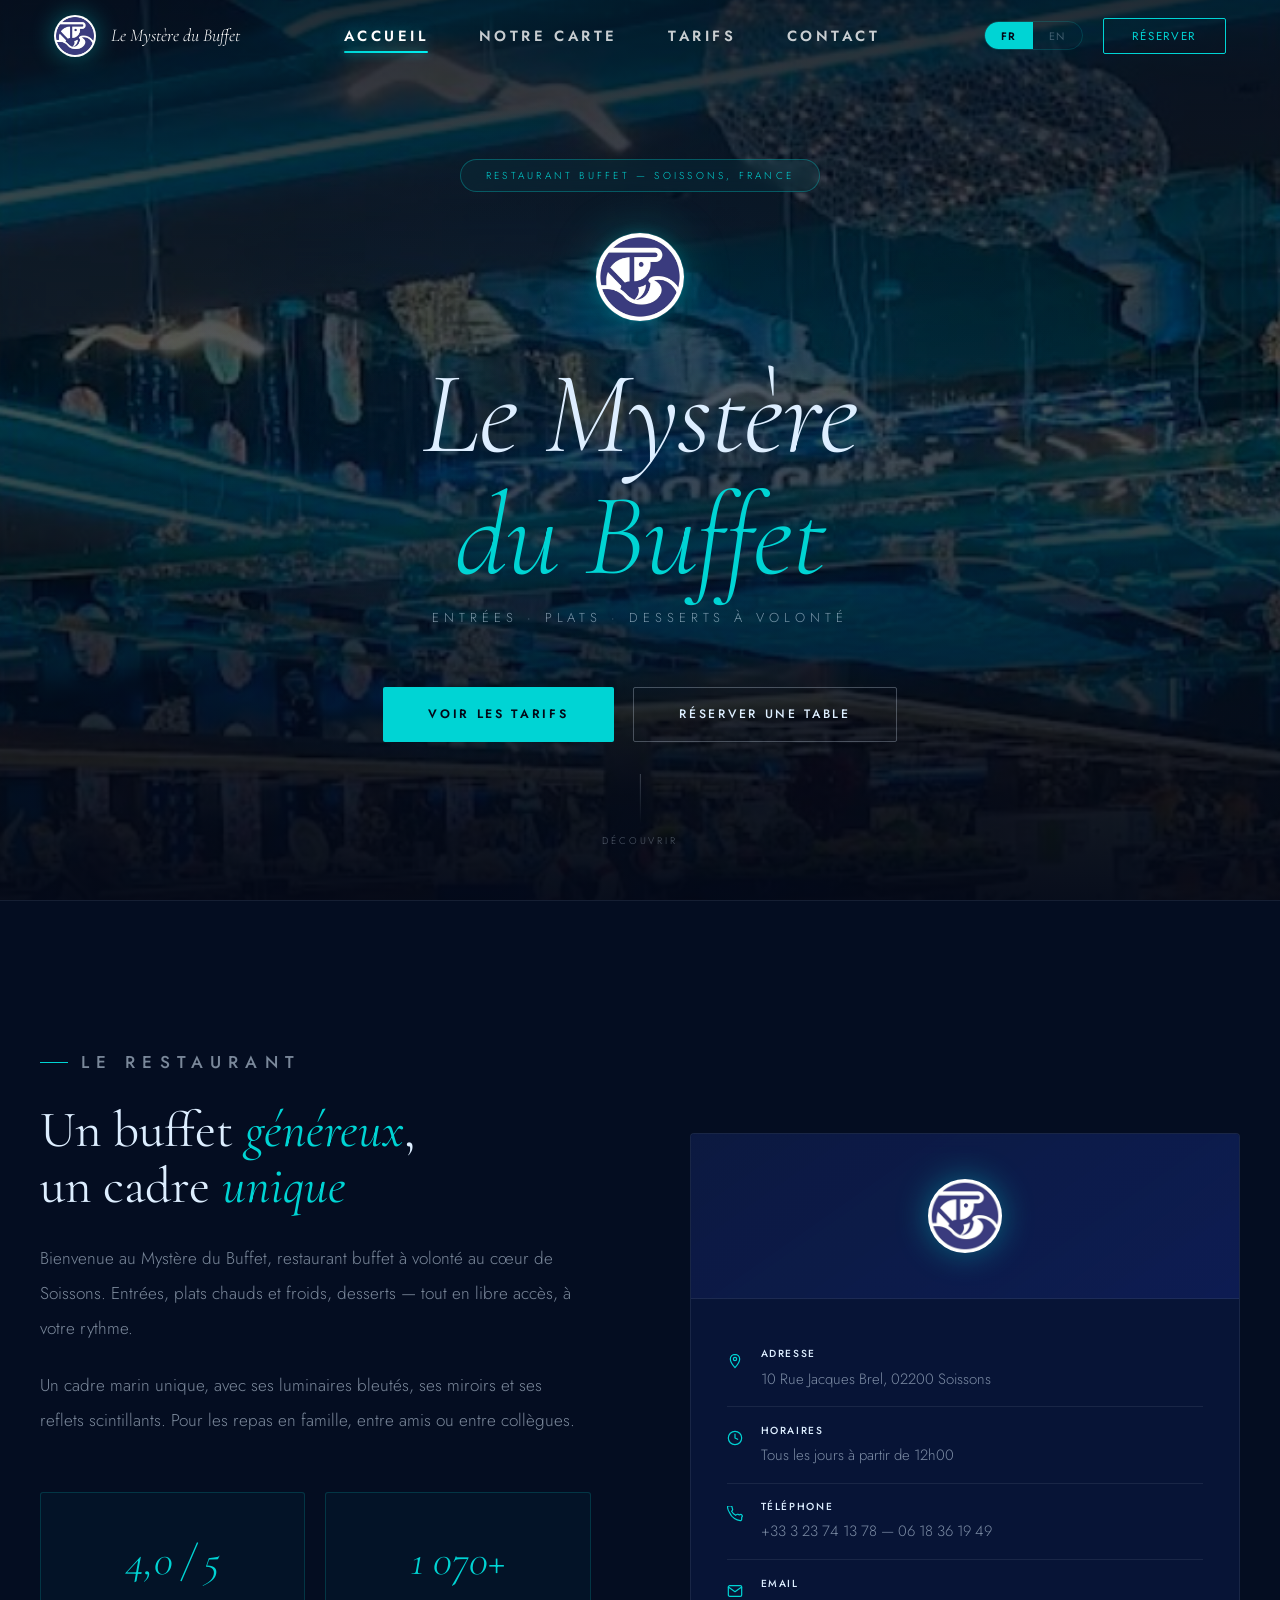
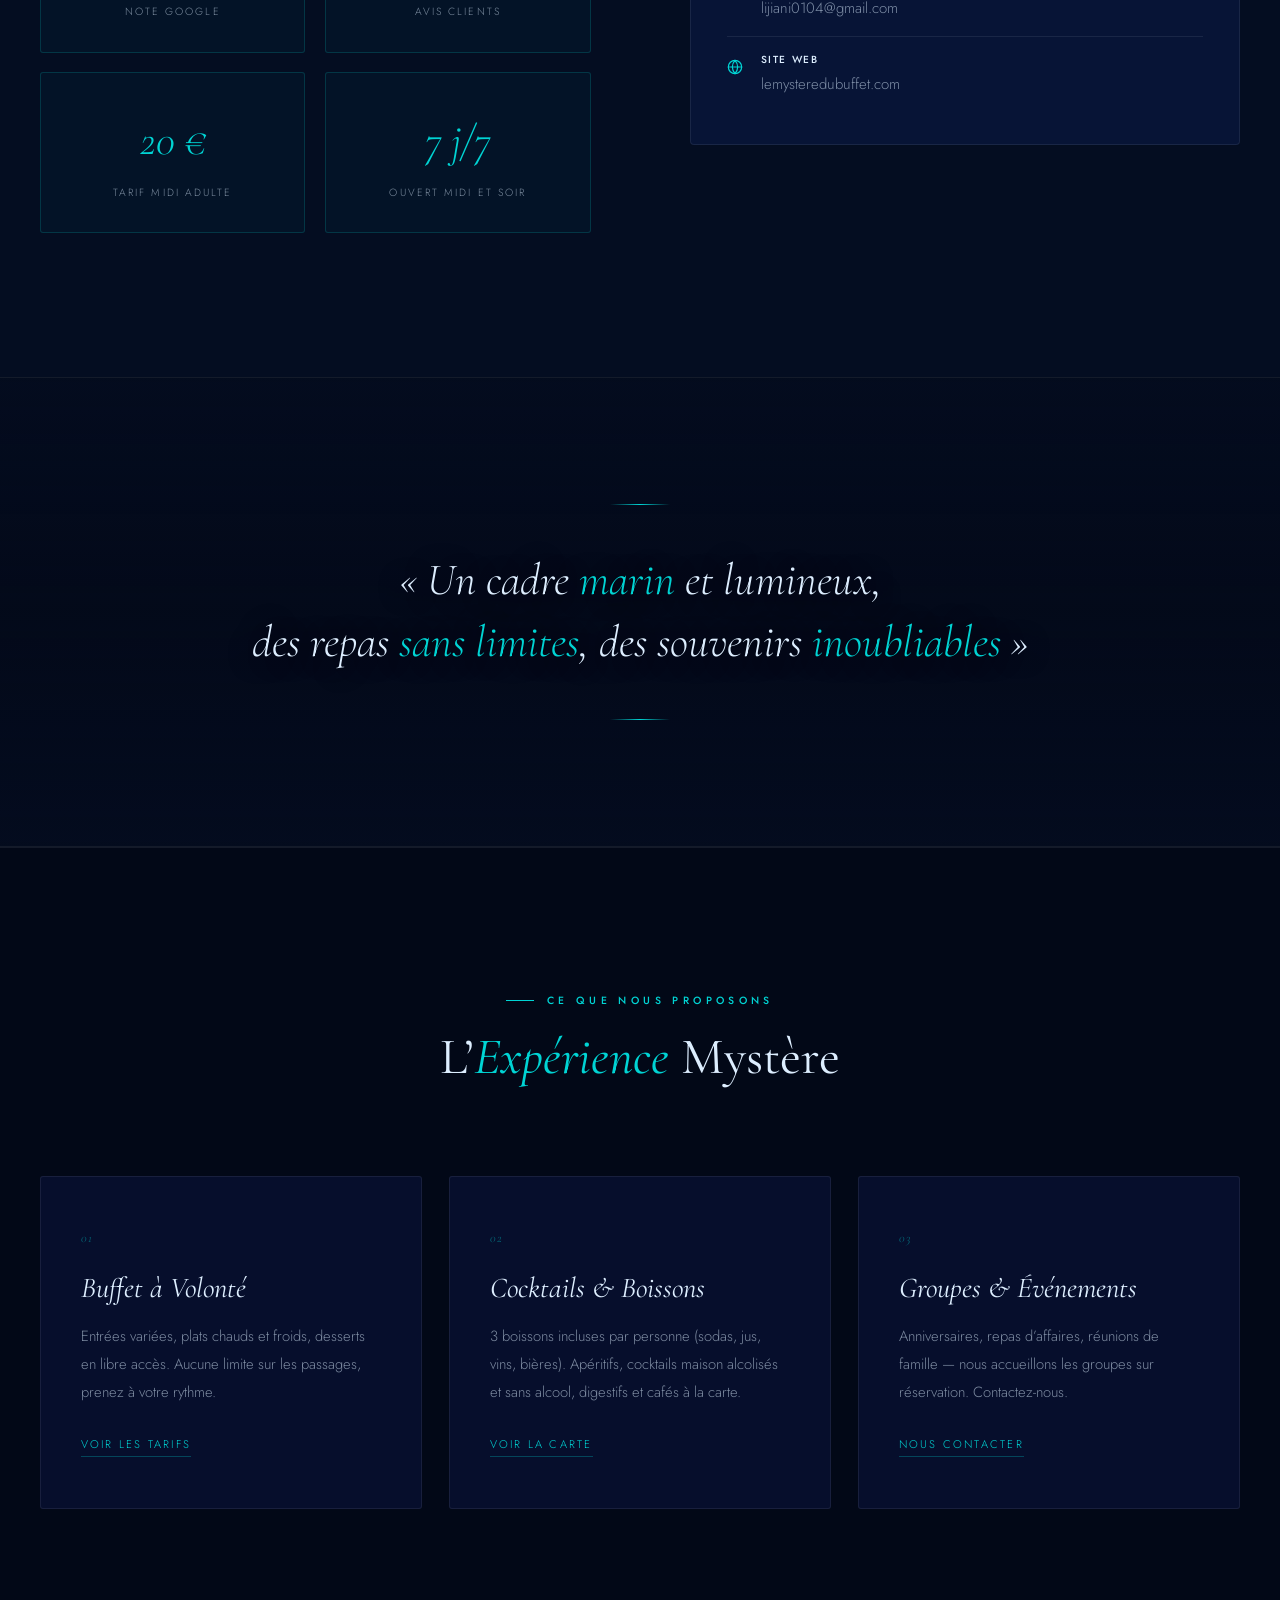
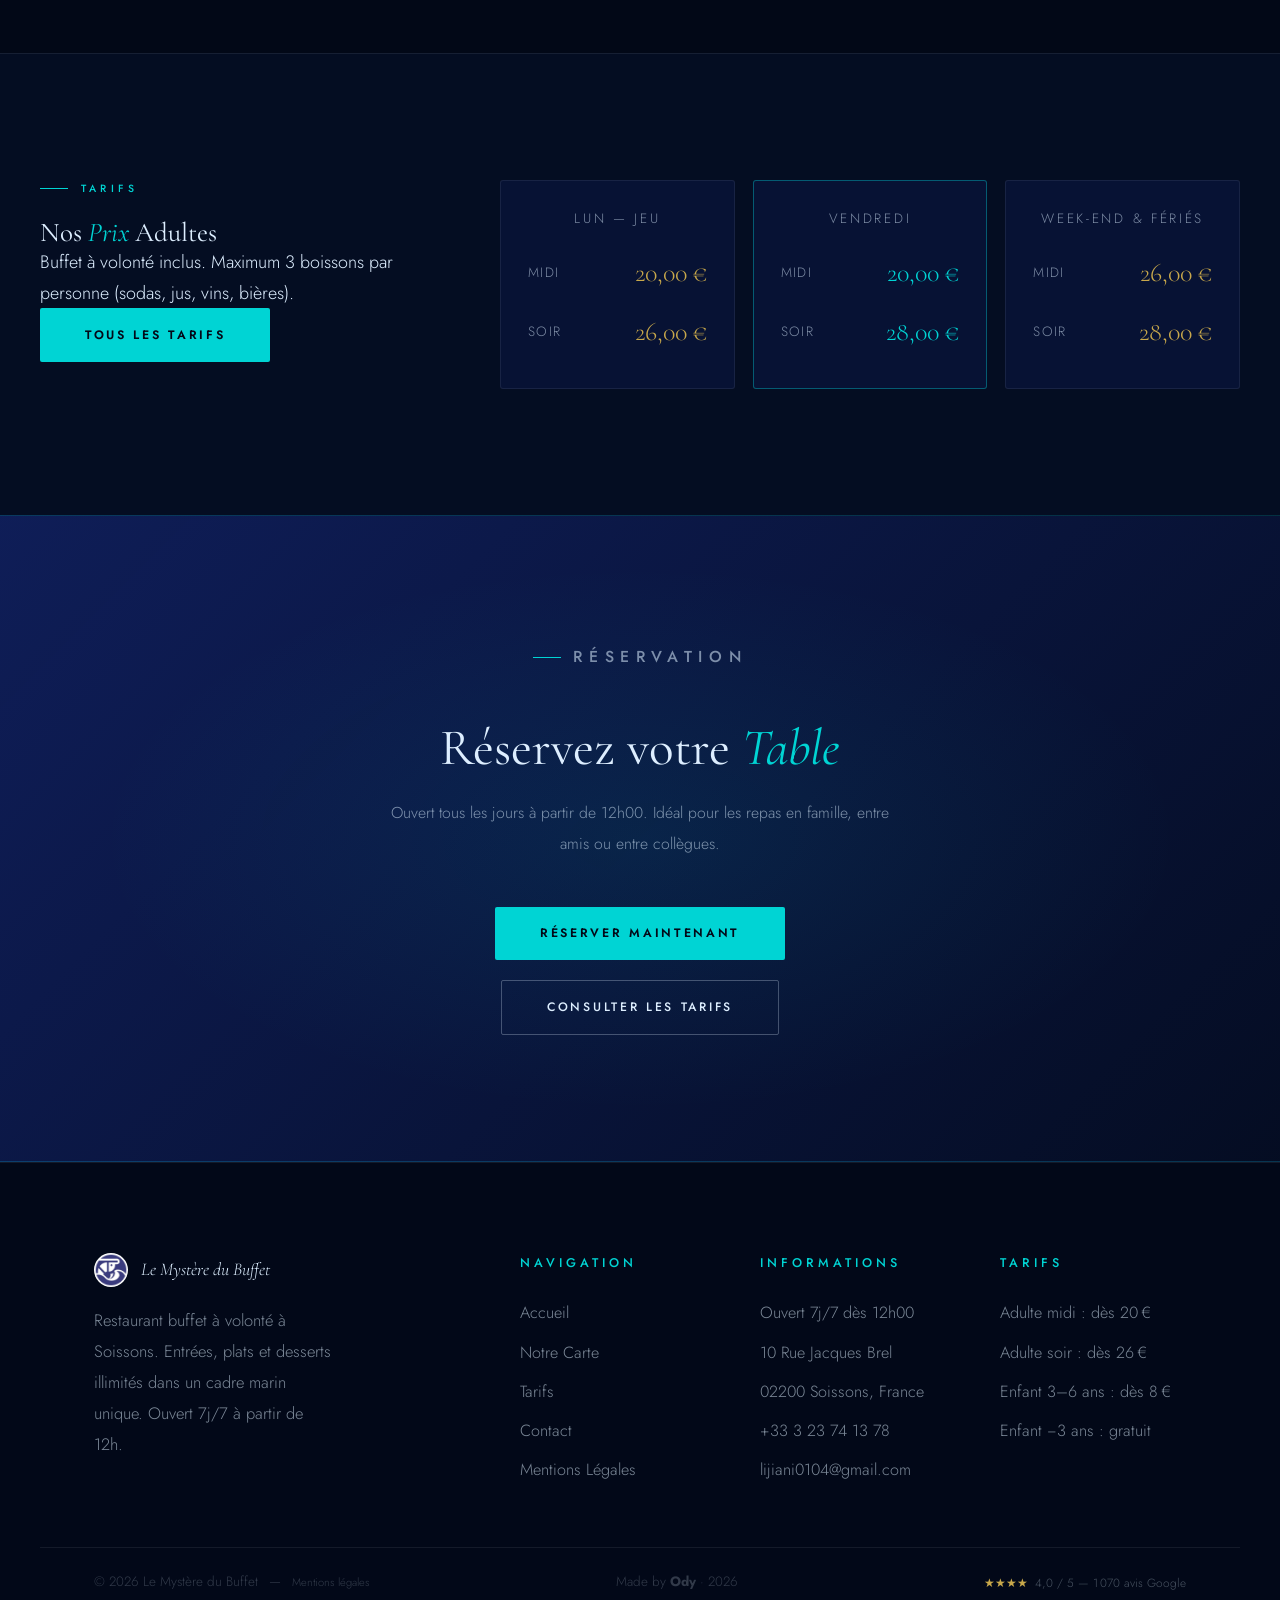
==== index.html @ 4c95112a "lang switcher active sur FR, suppression cookie banner, logo nav plus petit Co-Authored-By: Claude O" ====
<!DOCTYPE html>
<html lang="fr">
<head>
  <meta charset="UTF-8">
  <meta name="viewport" content="width=device-width, initial-scale=1.0">
  <title>Le Myst&#232;re du Buffet &#8212; Restaurant Buffet &#224; Volont&#233;, Soissons</title>
  <!-- Favicon -->
  <link rel="icon" type="image/x-icon" href="assets/images/favicon.ico">
  <link rel="icon" type="image/png" sizes="192x192" href="assets/images/icon-192.png">
  <link rel="apple-touch-icon" href="assets/images/icon-192.png">
  <!-- Open Graph -->
  <meta property="og:type" content="restaurant">
  <meta property="og:title" content="Le Mystère du Buffet — Restaurant Buffet à Volonté, Soissons">
  <meta property="og:description" content="Restaurant buffet à volonté à Soissons. Entrées, plats et desserts illimités, cocktails maison. Ouvert 7j/7 dès 12h.">
  <meta property="og:url" content="https://lemysteredubuffet.com/">
  <meta property="og:image" content="https://lemysteredubuffet.com/assets/images/restaurant.jpg">
  <meta property="og:locale" content="fr_FR">
  <meta property="og:site_name" content="Le Mystère du Buffet">
  <!-- Twitter Card -->
  <meta name="twitter:card" content="summary_large_image">
  <meta name="twitter:title" content="Le Mystère du Buffet — Restaurant Buffet à Volonté, Soissons">
  <meta name="twitter:description" content="Restaurant buffet à volonté à Soissons. Entrées, plats et desserts illimités, cocktails maison. Ouvert 7j/7 dès 12h.">
  <meta name="twitter:image" content="https://lemysteredubuffet.com/assets/images/restaurant.jpg">
  <!-- Schema.org Restaurant -->
  <script type="application/ld+json">
  {
    "@context": "https://schema.org",
    "@type": "Restaurant",
    "name": "Le Mystère du Buffet",
    "description": "Restaurant buffet à volonté à Soissons. Entrées, plats et desserts illimités.",
    "url": "https://lemysteredubuffet.com",
    "telephone": "+33323741378",
    "email": "lijiani0104@gmail.com",
    "address": {
      "@type": "PostalAddress",
      "streetAddress": "10 Rue Jacques Brel",
      "addressLocality": "Soissons",
      "postalCode": "02200",
      "addressCountry": "FR"
    },
    "geo": {
      "@type": "GeoCoordinates",
      "latitude": 49.3815,
      "longitude": 3.3223
    },
    "openingHoursSpecification": {
      "@type": "OpeningHoursSpecification",
      "dayOfWeek": ["Monday","Tuesday","Wednesday","Thursday","Friday","Saturday","Sunday"],
      "opens": "12:00",
      "closes": "23:00"
    },
    "servesCuisine": "Buffet",
    "priceRange": "€20-€30",
    "aggregateRating": {
      "@type": "AggregateRating",
      "ratingValue": "4.0",
      "reviewCount": "1070"
    },
    "image": "https://lemysteredubuffet.com/assets/images/restaurant.jpg"
  }
  </script>
  <meta name="description" content="Restaurant buffet &#224; volont&#233; &#224; Soissons. Entr&#233;es, plats et desserts illimit&#233;s, cocktails maison, cadre marin unique. Ouvert 7j/7 d&#232;s 12h.">
  <link rel="preconnect" href="https://fonts.googleapis.com">
  <link href="https://fonts.googleapis.com/css2?family=Cormorant+Garamond:ital,wght@0,300;0,400;0,600;1,300;1,400;1,600&family=Jost:wght@200;300;400;500;600&display=swap" rel="stylesheet">
  <link rel="stylesheet" href="assets/css/style.css">
  <style>
    /* OCEAN — fixed full screen, always visible */
    #ocean {
      position: fixed; top:0; left:0;
      width:100%; height:100%;
      z-index: 0; pointer-events: none;
    }

    /* HERO */
    #hero {
      position: relative; height: 100vh; min-height: 620px;
      display: flex; align-items: center; justify-content: center;
      text-align: center; overflow: hidden; z-index: 1;
    }
    .hero-photo {
      position: absolute; inset: 0;
      background: url('assets/images/restaurant.jpg') center 28% / cover no-repeat;
      filter: brightness(.38) saturate(1.2);
      transform: scale(1.02);
      transition: transform 14s ease;
    }
    #hero:hover .hero-photo { transform: scale(1.0); }
    .hero-fade {
      position: absolute; inset: 0;
      background:
        linear-gradient(180deg,
          rgba(3,9,24,.6) 0%,
          rgba(3,9,24,.08) 40%,
          rgba(3,9,24,.92) 100%),
        radial-gradient(ellipse at 50% 52%, rgba(0,80,160,.2) 0%, transparent 58%);
    }
    .hero-c {
      position: relative; z-index: 2;
      padding: 0 1.5rem; max-width: 860px; width: 100%;
    }
    .hero-badge {
      display: inline-flex; align-items: center; gap: .55rem;
      border: 1px solid rgba(0,212,212,.32); padding: .38rem 1.4rem;
      border-radius: 30px; font-size: .56rem; letter-spacing: .32em;
      text-transform: uppercase; color: var(--teal);
      margin-bottom: 2.2rem; backdrop-filter: blur(8px);
      background: rgba(0,212,212,.05);
    }
    .hero-logo {
      width: 90px; height: 90px; border-radius: 50%;
      margin: 0 auto 1.8rem;
      border: 1px solid rgba(0,212,212,.3);
      box-shadow: 0 0 50px rgba(0,212,212,.24), 0 0 14px rgba(0,212,212,.16);
    }
    .hero-title {
      font-size: clamp(3rem, 9.5vw, 6.5rem);
      font-weight: 300; font-style: italic;
      line-height: 1.04; letter-spacing: -.01em; margin-bottom: .55rem;
    }
    .hero-title .accent { color: var(--teal); }
    .hero-sub {
      font-size: .72rem; letter-spacing: .38em; text-transform: uppercase;
      color: var(--dim); margin-bottom: 3.2rem;
    }
    .hero-btns { display: flex; gap: 1.1rem; justify-content: center; flex-wrap: wrap; }
    .hero-scroll {
      position: absolute; bottom: 2.8rem; left: 50%;
      transform: translateX(-50%); z-index: 2;
      display: flex; flex-direction: column; align-items: center; gap: .5rem;
      opacity: .35; cursor: pointer;
    }
    .hero-scroll span { font-size: .54rem; letter-spacing: .3em; text-transform: uppercase; }
    .scroll-bar {
      width: 1px; height: 50px;
      background: linear-gradient(to bottom, rgba(221,238,255,.7), transparent);
      animation: scrollpulse 2.4s ease-in-out infinite;
    }
    @keyframes scrollpulse { 0%,100%{opacity:.22} 55%{opacity:1} }

    /* ABOUT — semi-transparent, ocean shines through */
    #about {
      position: relative; z-index: 1;
      background: rgba(5,14,36,0.86);
      border-top: 1px solid var(--border2);
      padding: 8rem 2rem;
    }
    .about-grid {
      display: grid; grid-template-columns: 1fr 1fr;
      gap: 5.5rem; align-items: center; max-width: var(--mw); margin: 0 auto;
    }
    .about-text p { font-size: .95rem; color: var(--dim); line-height: 2.05; margin-bottom: 1.2rem; }

    .stats { display: grid; grid-template-columns: 1fr 1fr; gap: 1.1rem; margin-top: 3rem; }
    .stat {
      border: 1px solid var(--border);
      padding: 1.7rem 1.4rem; text-align: center;
      border-radius: 3px; position: relative; overflow: hidden;
      cursor: default; transition: border-color .3s, box-shadow .3s;
      background: rgba(0,212,212,.03);
    }
    .stat::before {
      content: ''; position: absolute; inset: 0;
      background: linear-gradient(135deg, rgba(0,212,212,.08), transparent);
      opacity: 0; transition: opacity .32s;
    }
    .stat:hover { border-color: rgba(0,212,212,.4); box-shadow: 0 0 20px rgba(0,212,212,.06); }
    .stat:hover::before { opacity: 1; }
    .sn { font-family: var(--fd); font-size: 2.4rem; font-style: italic; color: var(--teal); display: block; position: relative; }
    .sl { font-size: .58rem; letter-spacing: .2em; text-transform: uppercase; color: var(--dim); margin-top: .35rem; display: block; position: relative; }

    /* info card */
    .icard {
      background: rgba(12,28,74,.55);
      border: 1px solid var(--border2);
      border-radius: 4px; overflow: hidden;
      backdrop-filter: blur(12px);
    }
    .icard-top {
      background: linear-gradient(145deg, rgba(12,26,66,.9), rgba(16,32,94,.7));
      padding: 2.5rem; text-align: center;
      border-bottom: 1px solid var(--border2);
    }
    .icard-top img { width: 74px; height: 74px; border-radius: 50%; margin: 0 auto; filter: drop-shadow(0 0 16px rgba(0,212,212,.4)); }
    .icard-body { padding: 1.8rem 2rem; }
    .irow { display: flex; align-items: flex-start; gap: 1rem; padding: .85rem 0; border-bottom: 1px solid var(--border2); }
    .irow:last-child { border-bottom: none; }
    .iico { flex-shrink: 0; width: 16px; height: 16px; margin-top: .12rem; }
    .iico svg { width:100%; height:100%; fill:none; stroke:var(--teal); stroke-width:1.8; stroke-linecap:round; stroke-linejoin:round; }
    .itxt { font-size: .83rem; color: var(--dim); line-height: 1.65; }
    .itxt strong { color: var(--white); display: block; font-size: .57rem; letter-spacing: .16em; text-transform: uppercase; margin-bottom: .18rem; font-family: var(--fb); font-weight: 500; }
    .itxt a { color: var(--dim); }
    .itxt a:hover { color: var(--teal); }

    /* QUOTE STRIP — pure ocean canvas background */
    #strip {
      position: relative; z-index: 1;
      padding: 7rem 2rem;
      display: flex; align-items: center; justify-content: center;
      border-top: 1px solid var(--border2);
      border-bottom: 1px solid var(--border2);
      overflow: hidden;
    }
    #strip::before {
      content: '';
      position: absolute; inset: 0;
      background: linear-gradient(180deg,
        rgba(5,14,36,.55) 0%,
        rgba(5,14,36,.18) 50%,
        rgba(5,14,36,.55) 100%);
    }
    .strip-inner {
      position: relative; z-index: 2;
      text-align: center; max-width: 860px; padding: 0 2rem;
    }
    .strip-rule {
      width: 60px; height: 1px;
      background: linear-gradient(to right, transparent, var(--teal), transparent);
      margin: 0 auto 2.5rem;
    }
    blockquote.strip-q {
      font-family: var(--fd); font-style: italic; font-weight: 300;
      font-size: clamp(1.6rem, 3.5vw, 2.9rem);
      color: var(--white); line-height: 1.38;
      text-shadow: 0 2px 24px rgba(0,0,0,.5);
    }
    blockquote.strip-q em { color: var(--teal); font-style: italic; }
    .strip-rule-bot {
      width: 60px; height: 1px;
      background: linear-gradient(to right, transparent, var(--teal), transparent);
      margin: 2.5rem auto 0;
    }

    /* OFFER */
    #offer {
      position: relative; z-index: 1;
      background: rgba(3,9,24,0.84);
      border-top: 1px solid var(--border2);
      padding: 8rem 2rem;
    }
    .offer-hd { text-align: center; max-width: 540px; margin: 0 auto 5rem; }
    .offer-hd .lbl { justify-content: center; }
    .offer-hd h2 { font-size: clamp(2rem,4vw,3.2rem); }
    .offer-grid { display: grid; grid-template-columns: repeat(3,1fr); gap: 1.5rem; max-width: var(--mw); margin: 0 auto; }
    .oc {
      background: rgba(12,26,74,.42); border: 1px solid var(--border2);
      border-radius: 3px; padding: 2.8rem 2.2rem;
      transition: all .34s var(--ease); position: relative; overflow: hidden;
    }
    .oc::after {
      content: ''; position: absolute; bottom:0; left:0; right:0; height:2px;
      background: linear-gradient(to right, transparent, var(--teal), transparent);
      transform: scaleX(0); transition: transform .4s var(--ease);
    }
    .oc:hover { transform: translateY(-5px); border-color: rgba(0,212,212,.16); box-shadow: 0 20px 50px rgba(0,0,0,.35); }
    .oc:hover::after { transform: scaleX(1); }
    .oc-num { font-family: var(--fd); font-size: .72rem; font-style: italic; letter-spacing: .1em; color: rgba(0,212,212,.48); margin-bottom: 1.3rem; display: block; }
    .oc h3 { font-size: 1.6rem; font-style: italic; margin-bottom: 1rem; }
    .oc p { font-size: .82rem; color: var(--dim); line-height: 1.9; }
    .oc-link { display: inline-block; margin-top: 1.6rem; font-size: .62rem; letter-spacing: .2em; text-transform: uppercase; color: var(--teal); border-bottom: 1px solid rgba(0,212,212,.28); padding-bottom: 2px; transition: border-color .2s; }
    .oc-link:hover { border-color: var(--teal); }

    /* TARIFS PREVIEW */
    #tprev {
      position: relative; z-index: 1;
      background: rgba(5,14,36,0.87);
      border-top: 1px solid var(--border2);
      padding: 7rem 2rem;
    }
    .tprev-grid { display: grid; grid-template-columns: 1fr 2fr; gap: 5rem; align-items: start; max-width: var(--mw); margin: 0 auto; }
    .tprev-intro h2 { font-size: clamp(1.9rem,3.5vw,3rem); margin-bottom: 1.1rem; }
    .tprev-intro p { font-size: .88rem; color: var(--dim); line-height: 1.9; margin-bottom: 2rem; }
    .tprev-cards { display: grid; grid-template-columns: repeat(3,1fr); gap: 1rem; }
    .tpc {
      background: rgba(12,26,74,.48); border: 1px solid var(--border2);
      border-radius: 3px; padding: 1.5rem; text-align: center;
      transition: all .3s var(--ease);
    }
    .tpc.feat { border-color: rgba(0,212,212,.38); }
    .tpc:hover { transform: translateY(-3px); border-color: rgba(0,212,212,.28); }
    .tpc-day { font-size: .75rem; letter-spacing: .2em; text-transform: uppercase; color: var(--dim); margin-bottom: .8rem; line-height: 1.6; }
    .tpc-row { display: flex; justify-content: space-between; align-items: center; padding: .4rem 0; }
    .tpc-lbl { font-size: .75rem; letter-spacing: .1em; text-transform: uppercase; color: var(--dim); }
    .tpc-val { font-family: var(--fd); font-size: 1.45rem; color: var(--gold); }
    .tpc.feat .tpc-val { color: var(--teal); }

    /* CTA */
    #cta {
      position: relative; z-index: 1;
      padding: 7rem 2rem; text-align: center;
      background: linear-gradient(135deg, rgba(16,32,94,.92) 0%, rgba(5,14,36,.9) 100%);
      border-top: 1px solid var(--border);
      border-bottom: 1px solid var(--border);
    }
    #cta::before {
      content: ''; position: absolute; inset: 0;
      background: radial-gradient(ellipse at 50% 50%, rgba(0,212,212,.08) 0%, transparent 60%);
      pointer-events: none;
    }
    .cta-in { position: relative; max-width: 520px; margin: 0 auto; }
    .cta-in .lbl { justify-content: center; }
    #cta h2 { font-size: clamp(2rem,4vw,3rem); margin-bottom: 1.2rem; }
    #cta p { font-size: .88rem; color: var(--dim); line-height: 1.95; margin-bottom: 2.6rem; }
    .cta-btns { display: flex; gap: 1.1rem; justify-content: center; flex-wrap: wrap; }

    /* RESPONSIVE HOME */
    @media (max-width: 1100px) {
      .about-grid { grid-template-columns: 1fr; gap: 3.5rem; }
      .offer-grid { grid-template-columns: 1fr 1fr; }
      .tprev-grid { grid-template-columns: 1fr; gap: 3rem; }
      .tprev-cards { grid-template-columns: repeat(3,1fr); }
    }
    @media (max-width: 900px) {
      .tprev-cards { grid-template-columns: 1fr; }
    }
    @media (max-width: 768px) {
      #about, #offer, #tprev { padding: 4rem 1.2rem; }
      #cta { padding: 5rem 1.2rem; }
      .offer-grid { grid-template-columns: 1fr; }
      .stats { grid-template-columns: 1fr 1fr; }
      .hero-btns { flex-direction: column; align-items: center; }
      .hero-btns .btn { width: 100%; max-width: 290px; }
      .hero-badge { font-size: .5rem; letter-spacing: .22em; }
      .hero-logo { width: 70px; height: 70px; }
      .hero-title { font-size: clamp(2.8rem,10vw,5rem); }
      .hero-sub { font-size: .65rem; letter-spacing: .25em; margin-bottom: 2.4rem; }
      #strip { padding: 4rem 1.2rem; }
      .strip-q { font-size: clamp(1.2rem,5.5vw,1.9rem); }
      .icard-top { padding: 1.8rem; }
      .icard-body { padding: 1.2rem 1.4rem; }
      .irow { gap: .7rem; padding: .7rem 0; }
      .itxt { font-size: .8rem; }
      .tprev-cards { grid-template-columns: 1fr; }
      .cta-btns { flex-direction: column; align-items: center; }
      .cta-btns .btn { width: 100%; max-width: 290px; }
    }
    @media (max-width: 480px) {
      .stats { grid-template-columns: 1fr 1fr; }
      .offer-grid { grid-template-columns: 1fr; }
      .sn { font-size: 2rem; }
      .hero-title { font-size: clamp(2.4rem,11vw,4rem); }
      .strip-q { font-size: clamp(1.1rem,5vw,1.6rem); }
    }
  </style>
</head>
<body>
<canvas id="ocean"></canvas>

<nav class="nav" id="nav">
  <div class="nav-logo" onclick="window.location='index.html'">
    <img src="assets/images/logo.png" alt="Logo Le Myst&#232;re du Buffet">
    <span class="nav-logo-name">Le Myst&#232;re du Buffet</span>
  </div>
  <ul class="nav-links">
    <li><a class="nav-link" href="index.html" data-fr="Accueil" data-en="Home">Accueil</a></li>
    <li><a class="nav-link" href="pages/menu.html" data-fr="Notre Carte" data-en="Menu">Notre Carte</a></li>
    <li><a class="nav-link" href="pages/tarifs.html" data-fr="Tarifs" data-en="Pricing">Tarifs</a></li>
    <li><a class="nav-link" href="pages/contact.html" data-fr="Contact" data-en="Contact">Contact</a></li>
  </ul>
  <div class="nav-right">
    <div class="lang">
      <button class="lang-btn active" data-lang-btn="fr">FR</button>
      <button class="lang-btn" data-lang-btn="en">EN</button>
    </div>
    <button class="nav-resa" onclick="window.location='pages/contact.html'" data-fr="R&#233;server" data-en="Book">R&#233;server</button>
    <button class="ham" id="ham" aria-label="Menu"><span></span><span></span><span></span></button>
  </div>
</nav>
<nav class="mnav" id="mnav">
  <button class="mclose" id="mclose">&#215;</button>
  <a href="index.html" data-fr="Accueil" data-en="Home">Accueil</a>
  <a href="pages/menu.html" data-fr="Notre Carte" data-en="Menu">Notre Carte</a>
  <a href="pages/tarifs.html" data-fr="Tarifs" data-en="Pricing">Tarifs</a>
  <a href="pages/contact.html" data-fr="Contact" data-en="Contact">Contact</a>
</nav>

<section id="hero">
  <div class="hero-photo"></div>
  <div class="hero-fade"></div>
  <div class="hero-c">
    <div class="hero-badge" data-fr="Restaurant Buffet &#8212; Soissons, France" data-en="Buffet Restaurant &#8212; Soissons, France">Restaurant Buffet &#8212; Soissons, France</div>
    <img class="hero-logo" src="assets/images/logo.png" alt="Le Myst&#232;re du Buffet">
    <h1 class="hero-title">Le Myst&#232;re<br><span class="accent" data-fr="du Buffet" data-en="of the Buffet">du Buffet</span></h1>
    <p class="hero-sub" data-fr="Entr&#233;es &middot; Plats &middot; Desserts &agrave; volont&#233;" data-en="Starters &middot; Mains &middot; Desserts Unlimited">Entr&#233;es &middot; Plats &middot; Desserts &agrave; volont&#233;</p>
    <div class="hero-btns">
      <a href="pages/tarifs.html" class="btn btn-t" data-fr="Voir les Tarifs" data-en="View Pricing">Voir les Tarifs</a>
      <a href="pages/contact.html" class="btn btn-o" data-fr="R&#233;server une Table" data-en="Book a Table">R&#233;server une Table</a>
    </div>
  </div>
  <div class="hero-scroll" onclick="document.getElementById('about').scrollIntoView({behavior:'smooth'})">
    <div class="scroll-bar"></div>
    <span data-fr="D&#233;couvrir" data-en="Discover">D&#233;couvrir</span>
  </div>
</section>

<section id="about">
  <div class="about-grid">
    <div class="about-text" data-reveal>
      <p class="lbl" data-fr="Le Restaurant" data-en="The Restaurant">Le Restaurant</p>
      <h2 style="font-size:clamp(2rem,4vw,3.2rem);margin-bottom:1.5rem" data-fr="Un buffet <em>g&#233;n&#233;reux</em>,<br>un cadre <em>unique</em>" data-en="A <em>generous</em> buffet,<br>a <em>unique</em> setting">Un buffet <em>g&#233;n&#233;reux</em>,<br>un cadre <em>unique</em></h2>
      <p data-fr="Bienvenue au Myst&#232;re du Buffet, restaurant buffet &#224; volont&#233; au c&#339;ur de Soissons. Entr&#233;es, plats chauds et froids, desserts &#8212; tout en libre acc&#232;s, &#224; votre rythme." data-en="Welcome to Le Myst&#232;re du Buffet, all-you-can-eat buffet in Soissons. Starters, hot and cold mains, desserts &#8212; all freely accessible at your own pace.">Bienvenue au Myst&#232;re du Buffet, restaurant buffet &#224; volont&#233; au c&#339;ur de Soissons. Entr&#233;es, plats chauds et froids, desserts &#8212; tout en libre acc&#232;s, &#224; votre rythme.</p>
      <p data-fr="Un cadre marin unique, avec ses luminaires bleutés, ses miroirs et ses reflets scintillants. Pour les repas en famille, entre amis ou entre collègues." data-en="A unique marine setting, with blue-tinted lighting, mirrors and shimmering reflections. For meals with family, friends or colleagues.">Un cadre marin unique, avec ses luminaires bleutés, ses miroirs et ses reflets scintillants. Pour les repas en famille, entre amis ou entre collègues.</p>
      <div class="stats">
        <div class="stat" data-reveal><span class="sn">4,0&thinsp;/&thinsp;5</span><span class="sl" data-fr="Note Google" data-en="Google Rating">Note Google</span></div>
        <div class="stat" data-reveal><span class="sn">1&#8239;070+</span><span class="sl" data-fr="Avis clients" data-en="Reviews">Avis clients</span></div>
        <div class="stat" data-reveal><span class="sn">20&#8239;&#8364;</span><span class="sl" data-fr="Tarif midi adulte" data-en="Adult lunch price">Tarif midi adulte</span></div>
        <div class="stat" data-reveal><span class="sn">7&#8239;j/7</span><span class="sl" data-fr="Ouvert midi et soir" data-en="Open lunch and dinner">Ouvert midi et soir</span></div>
      </div>
    </div>
    <div data-reveal>
      <div class="icard">
        <div class="icard-top"><img src="assets/images/logo.png" alt="Le Myst&#232;re du Buffet"></div>
        <div class="icard-body">
          <div class="irow"><span class="iico"><svg viewBox="0 0 24 24"><path d="M12 2C8.13 2 5 5.13 5 9c0 5.25 7 13 7 13s7-7.75 7-13c0-3.87-3.13-7-7-7z"/><circle cx="12" cy="9" r="2.5"/></svg></span><div class="itxt"><strong data-fr="Adresse" data-en="Address">Adresse</strong>10 Rue Jacques Brel, 02200 Soissons</div></div>
          <div class="irow"><span class="iico"><svg viewBox="0 0 24 24"><circle cx="12" cy="12" r="10"/><polyline points="12 6 12 12 16 14"/></svg></span><div class="itxt"><strong data-fr="Horaires" data-en="Hours">Horaires</strong><span data-fr="Tous les jours &#224; partir de 12h00" data-en="Every day from 12:00">Tous les jours &#224; partir de 12h00</span></div></div>
          <div class="irow"><span class="iico"><svg viewBox="0 0 24 24"><path d="M22 16.92v3a2 2 0 01-2.18 2 19.79 19.79 0 01-8.63-3.07A19.5 19.5 0 013.68 9.81 19.79 19.79 0 01.61 1.18 2 2 0 012.6 0h3a2 2 0 012 1.72c.13 1 .37 1.97.73 2.9a2 2 0 01-.45 2.11L6.91 7.91a16 16 0 006.06 6.06l1.18-.98a2 2 0 012.11-.45c.93.36 1.9.6 2.9.73A2 2 0 0122 16.92z"/></svg></span><div class="itxt"><strong data-fr="T&#233;l&#233;phone" data-en="Phone">T&#233;l&#233;phone</strong><a href="tel:+33323741378">+33 3 23 74 13 78</a> &#8212; <a href="tel:0618361949">06 18 36 19 49</a></div></div>
          <div class="irow"><span class="iico"><svg viewBox="0 0 24 24"><path d="M4 4h16c1.1 0 2 .9 2 2v12c0 1.1-.9 2-2 2H4c-1.1 0-2-.9-2-2V6c0-1.1.9-2 2-2z"/><polyline points="22,6 12,13 2,6"/></svg></span><div class="itxt"><strong>Email</strong><a href="mailto:lijiani0104@gmail.com">lijiani0104@gmail.com</a></div></div>
          <div class="irow"><span class="iico"><svg viewBox="0 0 24 24"><circle cx="12" cy="12" r="10"/><line x1="2" y1="12" x2="22" y2="12"/><path d="M12 2a15.3 15.3 0 014 10 15.3 15.3 0 01-4 10 15.3 15.3 0 01-4-10 15.3 15.3 0 014-10z"/></svg></span><div class="itxt"><strong>Site web</strong><a href="http://lemysteredubuffet.com" target="_blank" rel="noopener">lemysteredubuffet.com</a></div></div>
        </div>
      </div>
    </div>
  </div>
</section>

<div id="strip">
  <div class="strip-inner">
    <div class="strip-rule"></div>
    <blockquote class="strip-q" data-fr="&laquo;&#8239;Un cadre <em>marin</em> et lumineux,<br>des repas <em>sans limites</em>, des souvenirs <em>inoubliables</em>&#8239;&raquo;" data-en="&laquo;&#8239;A <em>marine</em> and luminous setting,<br><em>unlimited</em> dining, <em>unforgettable</em> memories&#8239;&raquo;">&laquo;&#8239;Un cadre <em>marin</em> et lumineux,<br>des repas <em>sans limites</em>, des souvenirs <em>inoubliables</em>&#8239;&raquo;</blockquote>
    <div class="strip-rule-bot"></div>
  </div>
</div>

<section id="offer">
  <div class="offer-hd" data-reveal>
    <p class="lbl" data-fr="Ce Que Nous Proposons" data-en="What We Offer">Ce Que Nous Proposons</p>
    <h2 data-fr="L&#8217;<em>Exp&#233;rience</em> Myst&#232;re" data-en="The <em>Mystery</em> Experience">L&#8217;<em>Exp&#233;rience</em> Myst&#232;re</h2>
  </div>
  <div class="offer-grid">
    <div class="oc" data-reveal><span class="oc-num">01</span><h3 data-fr="Buffet &#224; Volont&#233;" data-en="All-You-Can-Eat">Buffet &#224; Volont&#233;</h3><p data-fr="Entr&#233;es vari&#233;es, plats chauds et froids, desserts en libre acc&#232;s. Aucune limite sur les passages, prenez &#224; votre rythme." data-en="Varied starters, hot and cold mains, desserts all in free access. No limit on trips, eat at your own pace.">Entr&#233;es vari&#233;es, plats chauds et froids, desserts en libre acc&#232;s. Aucune limite sur les passages.</p><a href="pages/tarifs.html" class="oc-link" data-fr="Voir les tarifs" data-en="View pricing">Voir les tarifs</a></div>
    <div class="oc" data-reveal><span class="oc-num">02</span><h3 data-fr="Cocktails &amp; Boissons" data-en="Cocktails &amp; Drinks">Cocktails &amp; Boissons</h3><p data-fr="3 boissons incluses par personne (sodas, jus, vins, bi&#232;res). Ap&#233;ritifs, cocktails maison alcolis&#233;s et sans alcool, digestifs et caf&#233;s &#224; la carte." data-en="3 drinks included per person (sodas, juices, wines, beers). Aperitifs, cocktails, digestifs and coffees available.">3 boissons incluses par personne. Ap&#233;ritifs, cocktails maison, digestifs et caf&#233;s &#224; la carte.</p><a href="pages/menu.html" class="oc-link" data-fr="Voir la carte" data-en="See the menu">Voir la carte</a></div>
    <div class="oc" data-reveal><span class="oc-num">03</span><h3 data-fr="Groupes &amp; &#201;v&#233;nements" data-en="Groups &amp; Events">Groupes &amp; &#201;v&#233;nements</h3><p data-fr="Anniversaires, repas d&#8217;affaires, r&#233;unions de famille &#8212; nous accueillons les groupes sur r&#233;servation. Contactez-nous." data-en="Birthdays, business meals, family gatherings &#8212; we welcome groups by reservation.">Anniversaires, repas d&#8217;affaires, r&#233;unions de famille &#8212; nous accueillons les groupes sur r&#233;servation.</p><a href="pages/contact.html" class="oc-link" data-fr="Nous contacter" data-en="Contact us">Nous contacter</a></div>
  </div>
</section>

<section id="tprev">
  <div class="tprev-grid">
    <div data-reveal>
      <p class="lbl" data-fr="Tarifs" data-en="Pricing">Tarifs</p>
      <h2 class="tprev-intro" data-fr="Nos <em>Prix</em> Adultes" data-en="Our Adult <em>Prices</em>">Nos <em>Prix</em> Adultes</h2>
      <p class="tprev-intro" data-fr="Buffet &#224; volont&#233; inclus. Maximum 3 boissons par personne (sodas, jus, vins, bi&#232;res)." data-en="All-you-can-eat included. Maximum 3 drinks per person (sodas, juices, wines, beers).">Buffet &#224; volont&#233; inclus. Maximum 3 boissons par personne.</p>
      <a href="pages/tarifs.html" class="btn btn-t" data-fr="Tous les Tarifs" data-en="Full Pricing">Tous les Tarifs</a>
    </div>
    <div data-reveal>
      <div class="tprev-cards">
        <div class="tpc"><div class="tpc-day" data-fr="Lun &#8212; Jeu" data-en="Mon &#8212; Thu">Lun &#8212; Jeu</div><div class="tpc-row"><span class="tpc-lbl" data-fr="Midi" data-en="Lunch">Midi</span><span class="tpc-val">20,00&#8239;&#8364;</span></div><div class="tpc-row"><span class="tpc-lbl" data-fr="Soir" data-en="Dinner">Soir</span><span class="tpc-val">26,00&#8239;&#8364;</span></div></div>
        <div class="tpc feat"><div class="tpc-day" data-fr="Vendredi" data-en="Friday">Vendredi</div><div class="tpc-row"><span class="tpc-lbl" data-fr="Midi" data-en="Lunch">Midi</span><span class="tpc-val">20,00&#8239;&#8364;</span></div><div class="tpc-row"><span class="tpc-lbl" data-fr="Soir" data-en="Dinner">Soir</span><span class="tpc-val">28,00&#8239;&#8364;</span></div></div>
        <div class="tpc"><div class="tpc-day" data-fr="Week-end &amp; F&#233;ri&#233;s" data-en="Weekend &amp; Holidays">Week-end &amp; F&#233;ri&#233;s</div><div class="tpc-row"><span class="tpc-lbl" data-fr="Midi" data-en="Lunch">Midi</span><span class="tpc-val">26,00&#8239;&#8364;</span></div><div class="tpc-row"><span class="tpc-lbl" data-fr="Soir" data-en="Dinner">Soir</span><span class="tpc-val">28,00&#8239;&#8364;</span></div></div>
      </div>
    </div>
  </div>
</section>

<section id="cta">
  <div class="cta-in" data-reveal>
    <p class="lbl" data-fr="R&#233;servation" data-en="Reservation">R&#233;servation</p>
    <h2 data-fr="R&#233;servez votre <em>Table</em>" data-en="Reserve your <em>Table</em>">R&#233;servez votre <em>Table</em></h2>
    <p data-fr="Ouvert tous les jours &#224; partir de 12h00. Id&#233;al pour les repas en famille, entre amis ou entre coll&#232;gues." data-en="Open every day from 12:00. Ideal for family meals, dinners with friends or colleagues.">Ouvert tous les jours &#224; partir de 12h00. Id&#233;al pour les repas en famille, entre amis ou entre coll&#232;gues.</p>
    <div class="cta-btns">
      <a href="pages/contact.html" class="btn btn-t" data-fr="R&#233;server maintenant" data-en="Book Now">R&#233;server maintenant</a>
      <a href="pages/tarifs.html" class="btn btn-o" data-fr="Consulter les Tarifs" data-en="View Pricing">Consulter les Tarifs</a>
    </div>
  </div>
</section>

<footer>
  <div class="footer-grid">
    <div class="footer-brand">
      <div class="logo-row"><img src="assets/images/logo.png" alt="Logo"><span>Le Myst&#232;re du Buffet</span></div>
      <p data-fr="Restaurant buffet &#224; volont&#233; &#224; Soissons. Entr&#233;es, plats et desserts illimit&#233;s dans un cadre marin unique. Ouvert 7j/7 &#224; partir de 12h." data-en="All-you-can-eat buffet in Soissons. Unlimited starters, mains and desserts in a unique marine setting. Open 7 days from 12:00.">Restaurant buffet &#224; volont&#233; &#224; Soissons. Entr&#233;es, plats et desserts illimit&#233;s dans un cadre marin unique. Ouvert 7j/7 &#224; partir de 12h.</p>
    </div>
    <div class="fcol">
      <h5 data-fr="Navigation" data-en="Navigation">Navigation</h5>
      <ul>
        <li><a href="index.html" data-fr="Accueil" data-en="Home">Accueil</a></li>
        <li><a href="pages/menu.html" data-fr="Notre Carte" data-en="Our Menu">Notre Carte</a></li>
        <li><a href="pages/tarifs.html" data-fr="Tarifs" data-en="Pricing">Tarifs</a></li>
        <li><a href="pages/contact.html" data-fr="Contact" data-en="Contact">Contact</a></li>
        <li><a href="pages/mentions-legales.html" data-fr="Mentions L&#233;gales" data-en="Legal Notice">Mentions L&#233;gales</a></li>
      </ul>
    </div>
    <div class="fcol">
      <h5 data-fr="Informations" data-en="Information">Informations</h5>
      <ul>
        <li><span data-fr="Ouvert 7j/7 d&#232;s 12h00" data-en="Open 7d/7 from 12:00">Ouvert 7j/7 d&#232;s 12h00</span></li>
        <li><span>10 Rue Jacques Brel</span></li>
        <li><span>02200 Soissons, France</span></li>
        <li><a href="tel:+33323741378">+33 3 23 74 13 78</a></li>
        <li><a href="mailto:lijiani0104@gmail.com">lijiani0104@gmail.com</a></li>
      </ul>
    </div>
    <div class="fcol">
      <h5 data-fr="Tarifs" data-en="Prices">Tarifs</h5>
      <ul>
        <li><span data-fr="Adulte midi : d&#232;s 20&#8239;&#8364;" data-en="Adult lunch: from &#8364;20">Adulte midi : d&#232;s 20&#8239;&#8364;</span></li>
        <li><span data-fr="Adulte soir : d&#232;s 26&#8239;&#8364;" data-en="Adult dinner: from &#8364;26">Adulte soir : d&#232;s 26&#8239;&#8364;</span></li>
        <li><span data-fr="Enfant 3&#8211;6 ans : d&#232;s 8&#8239;&#8364;" data-en="Child 3&#8211;6: from &#8364;8">Enfant 3&#8211;6 ans : d&#232;s 8&#8239;&#8364;</span></li>
        <li><span data-fr="Enfant &#8722;3 ans : gratuit" data-en="Child under 3: free">Enfant &#8722;3 ans : gratuit</span></li>
      </ul>
    </div>
  </div>
  <div class="footer-bottom">
    <p>&#169; 2026 Le Myst&#232;re du Buffet &#8194;&#8212;&#8194; <a href="pages/mentions-legales.html" data-fr="Mentions l&#233;gales" data-en="Legal notice">Mentions l&#233;gales</a></p>
    <p>Made by <strong>Ody</strong> &#183; 2026</p>
    <div class="footer-rating"><span class="stars">&#9733;&#9733;&#9733;&#9733;</span><span>4,0 / 5 &#8212; 1&#8239;070 avis Google</span></div>
  </div>
</footer>

<script src="assets/js/ocean.js"></script>
<script src="assets/js/main.js"></script>
<script src="assets/js/extras.js"></script>
</body>
</html>
---- assets/css/style.css ----
@import url('https://fonts.googleapis.com/css2?family=Cormorant+Garamond:ital,wght@0,300;0,400;0,600;1,300;1,400;1,600&family=Jost:wght@200;300;400;500;600&display=swap');

*, *::before, *::after { margin:0; padding:0; box-sizing:border-box; }

:root {
  --bg:      #030918;
  --bg2:     #050e24;
  --bg3:     #081230;
  --navy:    #0c1a42;
  --ocean:   #10205e;
  --teal:    #00d4d4;
  --teal2:   #00f0f0;
  --gold:    #c8a84b;
  --white:   #ddeeff;
  --dim:     rgba(221,238,255,0.55);
  --dim2:    rgba(221,238,255,0.28);
  --border:  rgba(0,212,212,0.18);
  --border2: rgba(221,238,255,0.08);
  --glass:   rgba(5,14,36,0.72);
  --glass2:  rgba(3,9,24,0.94);
  --fd: 'Cormorant Garamond', serif;
  --fb: 'Jost', sans-serif;
  --mw: 1200px;
  --ease: cubic-bezier(.4,0,.2,1);
}

html { scroll-behavior:smooth; font-size:18px; }
body {
  background: var(--bg);
  color: var(--white);
  font-family: var(--fb);
  font-weight: 300;
  line-height: 1.7;
  overflow-x: hidden;
}
::-webkit-scrollbar { width:4px; }
::-webkit-scrollbar-track { background:var(--bg); }
::-webkit-scrollbar-thumb { background:var(--teal); border-radius:2px; }
::selection { background:var(--teal); color:var(--bg); }

h1,h2,h3,h4 { font-family:var(--fd); font-weight:400; line-height:1.1; }
em { font-style:italic; color:var(--teal); }
a { text-decoration:none; color:inherit; transition:color .3s var(--ease); }
a:hover { color:var(--teal); }
img { max-width:100%; display:block; }
.wrap { max-width:var(--mw); margin:0 auto; padding:0 2rem; }

/* REVEAL */
[data-reveal] {
  opacity:0;
  transform:translateY(24px);
  transition:opacity .75s var(--ease), transform .75s var(--ease);
}
[data-reveal].revealed { opacity:1; transform:translateY(0); }

/* LABEL */
.lbl {
  display:flex; align-items:center; gap:.7rem;
  font-family:var(--fb); font-size:.58rem; font-weight:500;
  letter-spacing:.42em; text-transform:uppercase; color:var(--teal);
  margin-bottom:1.1rem;
}
.lbl::before { content:''; width:28px; height:1px; background:var(--teal); flex-shrink:0; }

/* BUTTONS */
.btn {
  display:inline-flex; align-items:center; justify-content:center;
  padding:.9rem 2.5rem;
  font-family:var(--fb); font-size:.68rem; font-weight:500;
  letter-spacing:.22em; text-transform:uppercase;
  border:none; cursor:pointer; border-radius:2px;
  transition:all .32s var(--ease); white-space:nowrap;
}
.btn-t { background:var(--teal); color:var(--bg); font-weight:600; }
.btn-t:hover { background:var(--teal2); transform:translateY(-2px); box-shadow:0 10px 32px rgba(0,212,212,.32); color:var(--bg); }
.btn-o { background:transparent; color:var(--white); border:1px solid rgba(221,238,255,.28); }
.btn-o:hover { border-color:rgba(221,238,255,.7); transform:translateY(-2px); }

/* NAV */
.nav {
  position:fixed; top:0; left:0; right:0; z-index:300;
  height:72px; display:flex; align-items:center;
  justify-content:space-between; padding:0 3rem;
  transition:background .4s var(--ease), border-color .4s;
  border-bottom:1px solid transparent;
}
.nav.scrolled, .nav.solid {
  background:rgba(3,9,24,.94);
  backdrop-filter:blur(24px);
  border-color:var(--border);
}
.nav-logo { display:flex; align-items:center; gap:.85rem; cursor:pointer; flex-shrink:0; }
.nav-logo img { width:42px; height:42px; border-radius:50%; filter:drop-shadow(0 0 12px rgba(0,212,212,.4)); }
.nav-logo-name { font-family:var(--fd); font-size:1rem; font-style:italic; white-space:nowrap; color:#fff; }
.nav-links { display:flex; list-style:none; gap:2.8rem; }
.nav-link {
  font-family:var(--fb);
  font-size:.82rem;
  font-weight:600;
  letter-spacing:.24em;
  text-transform:uppercase;
  color:rgba(255,255,255,0.78);
  position:relative;
  padding-bottom:6px;
  transition:color .25s, text-shadow .25s;
}
.nav-link::after {
  content:''; position:absolute; bottom:0; left:0;
  width:0; height:2px;
  background:linear-gradient(to right, var(--teal), var(--teal2));
  border-radius:2px;
  box-shadow:0 0 10px rgba(0,212,212,.8);
  transition:width .32s var(--ease);
}
.nav-link:hover {
  color:#fff;
  text-shadow:0 0 18px rgba(255,255,255,.35);
}
.nav-link:hover::after, .nav-link.active::after { width:100%; }
.nav-link.active {
  color:#fff;
  text-shadow:0 0 14px rgba(0,212,212,.5);
}
.nav-right { display:flex; align-items:center; gap:1.1rem; flex-shrink:0; }
.lang { display:flex; border:1px solid var(--border); border-radius:20px; overflow:hidden; }
.lang-btn {
  padding:.3rem .9rem; font-size:.6rem; letter-spacing:.12em; text-transform:uppercase;
  background:transparent; color:var(--dim2); border:none; cursor:pointer;
  font-family:var(--fb); transition:all .22s;
}
.lang-btn.active { background:var(--teal); color:var(--bg); font-weight:600; }
.nav-resa {
  padding:.5rem 1.6rem; background:transparent; border:1px solid var(--teal);
  color:var(--teal); font-family:var(--fb); font-size:.64rem; letter-spacing:.15em;
  text-transform:uppercase; cursor:pointer; border-radius:2px; transition:all .28s; white-space:nowrap;
}
.nav-resa:hover { background:var(--teal); color:var(--bg); }
.ham { display:none; flex-direction:column; gap:5px; cursor:pointer; padding:5px; border:none; background:none; }
.ham span { width:24px; height:2px; background:var(--white); border-radius:2px; display:block; transition:all .32s var(--ease); }
.ham.active span:nth-child(1) { transform:translateY(7px) rotate(45deg); }
.ham.active span:nth-child(2) { opacity:0; transform:scaleX(0); }
.ham.active span:nth-child(3) { transform:translateY(-7px) rotate(-45deg); }

/* MOBILE NAV */
.mnav {
  position:fixed; inset:0; z-index:290;
  background:rgba(3,9,24,.97); backdrop-filter:blur(28px);
  display:flex; flex-direction:column; align-items:center; justify-content:center; gap:2.8rem;
  transform:translateX(100%); transition:transform .44s cubic-bezier(.7,0,.3,1);
}
.mnav.open { transform:translateX(0); }
.mnav a { font-family:var(--fd); font-size:2.5rem; font-style:italic; color:var(--white); transition:color .2s; }
.mnav a:hover { color:var(--teal); }
.mclose { position:absolute; top:1.5rem; right:2rem; background:none; border:none; color:var(--dim2); font-size:1.8rem; cursor:pointer; }

/* FORMS */
.fg { display:flex; flex-direction:column; gap:.44rem; }
label { font-size:.75rem; letter-spacing:.2em; text-transform:uppercase; color:var(--dim2); font-family:var(--fb); }
input, select, textarea {
  background:rgba(221,238,255,.04); border:1px solid var(--border2);
  border-radius:2px; padding:.84rem 1rem; color:var(--white);
  font-family:var(--fb); font-size:.86rem; font-weight:300;
  outline:none; transition:border-color .3s, background .3s;
  width:100%; -webkit-appearance:none;
}
input:focus, select:focus, textarea:focus {
  border-color:rgba(0,212,212,.44); background:rgba(0,212,212,.03);
}
input::placeholder, textarea::placeholder { color:rgba(221,238,255,.16); }
select option { background:var(--bg2); color:var(--white); }
textarea { resize:vertical; min-height:110px; }

/* FOOTER */
footer {
  background:rgba(3,9,24,.96);
  border-top:1px solid var(--border2);
  position:relative; z-index:2;
}
.footer-grid {
  display:grid; grid-template-columns:2fr 1fr 1fr 1fr;
  gap:3rem; padding:5rem 3rem 3.5rem; max-width:var(--mw); margin:0 auto;
}
.footer-brand .logo-row { display:flex; align-items:center; gap:.7rem; margin-bottom:1rem; }
.footer-brand .logo-row img { width:34px; height:34px; border-radius:50%; }
.footer-brand .logo-row span { font-family:var(--fd); font-size:1rem; font-style:italic; }
.footer-brand p { font-size:.92rem; color:var(--dim); line-height:1.88; max-width:240px; }
.fcol h5 { font-family:var(--fb); font-size:.7rem; letter-spacing:.32em; text-transform:uppercase; color:var(--teal); margin-bottom:1.4rem; font-weight:500; }
.fcol ul { list-style:none; display:flex; flex-direction:column; gap:.65rem; }
.fcol ul li, .fcol ul li a { font-size:.9rem; color:var(--dim); transition:color .2s; }
.fcol ul li a:hover { color:var(--teal); }
.footer-bottom {
  max-width:var(--mw); margin:0 auto; padding:1.3rem 3rem;
  border-top:1px solid var(--border2);
  display:flex; justify-content:space-between; align-items:center; flex-wrap:wrap; gap:.8rem;
}
.footer-bottom p { font-size:.75rem; color:rgba(221,238,255,.22); }
.footer-bottom a { font-size:.62rem; color:rgba(221,238,255,.22); }
.footer-bottom a:hover { color:var(--teal); }
.footer-rating { display:flex; align-items:center; gap:.4rem; font-size:.66rem; color:rgba(221,238,255,.32); }
.stars { color:var(--gold); }

/* RESPONSIVE */
@media (max-width:1100px) {
  .footer-grid { grid-template-columns:1fr 1fr; gap:2.5rem; padding:4rem 2rem 3rem; }
  .footer-bottom { padding:1.2rem 2rem; }
  .nav { padding:0 2rem; }
}
@media (max-width:768px) {
  .nav { padding:0 1.2rem; height:64px; }
  .nav-links, .nav-resa { display:none; }
  .ham { display:flex; }
  .footer-grid { grid-template-columns:1fr 1fr; padding:3rem 1.5rem 2rem; gap:2rem; }
  .footer-bottom { flex-direction:column; text-align:center; gap:.5rem; padding:1rem 1.5rem; }
}
@media (max-width:520px) {
  .footer-grid { grid-template-columns:1fr; }
  .btn { padding:.85rem 2rem; font-size:.64rem; }
}
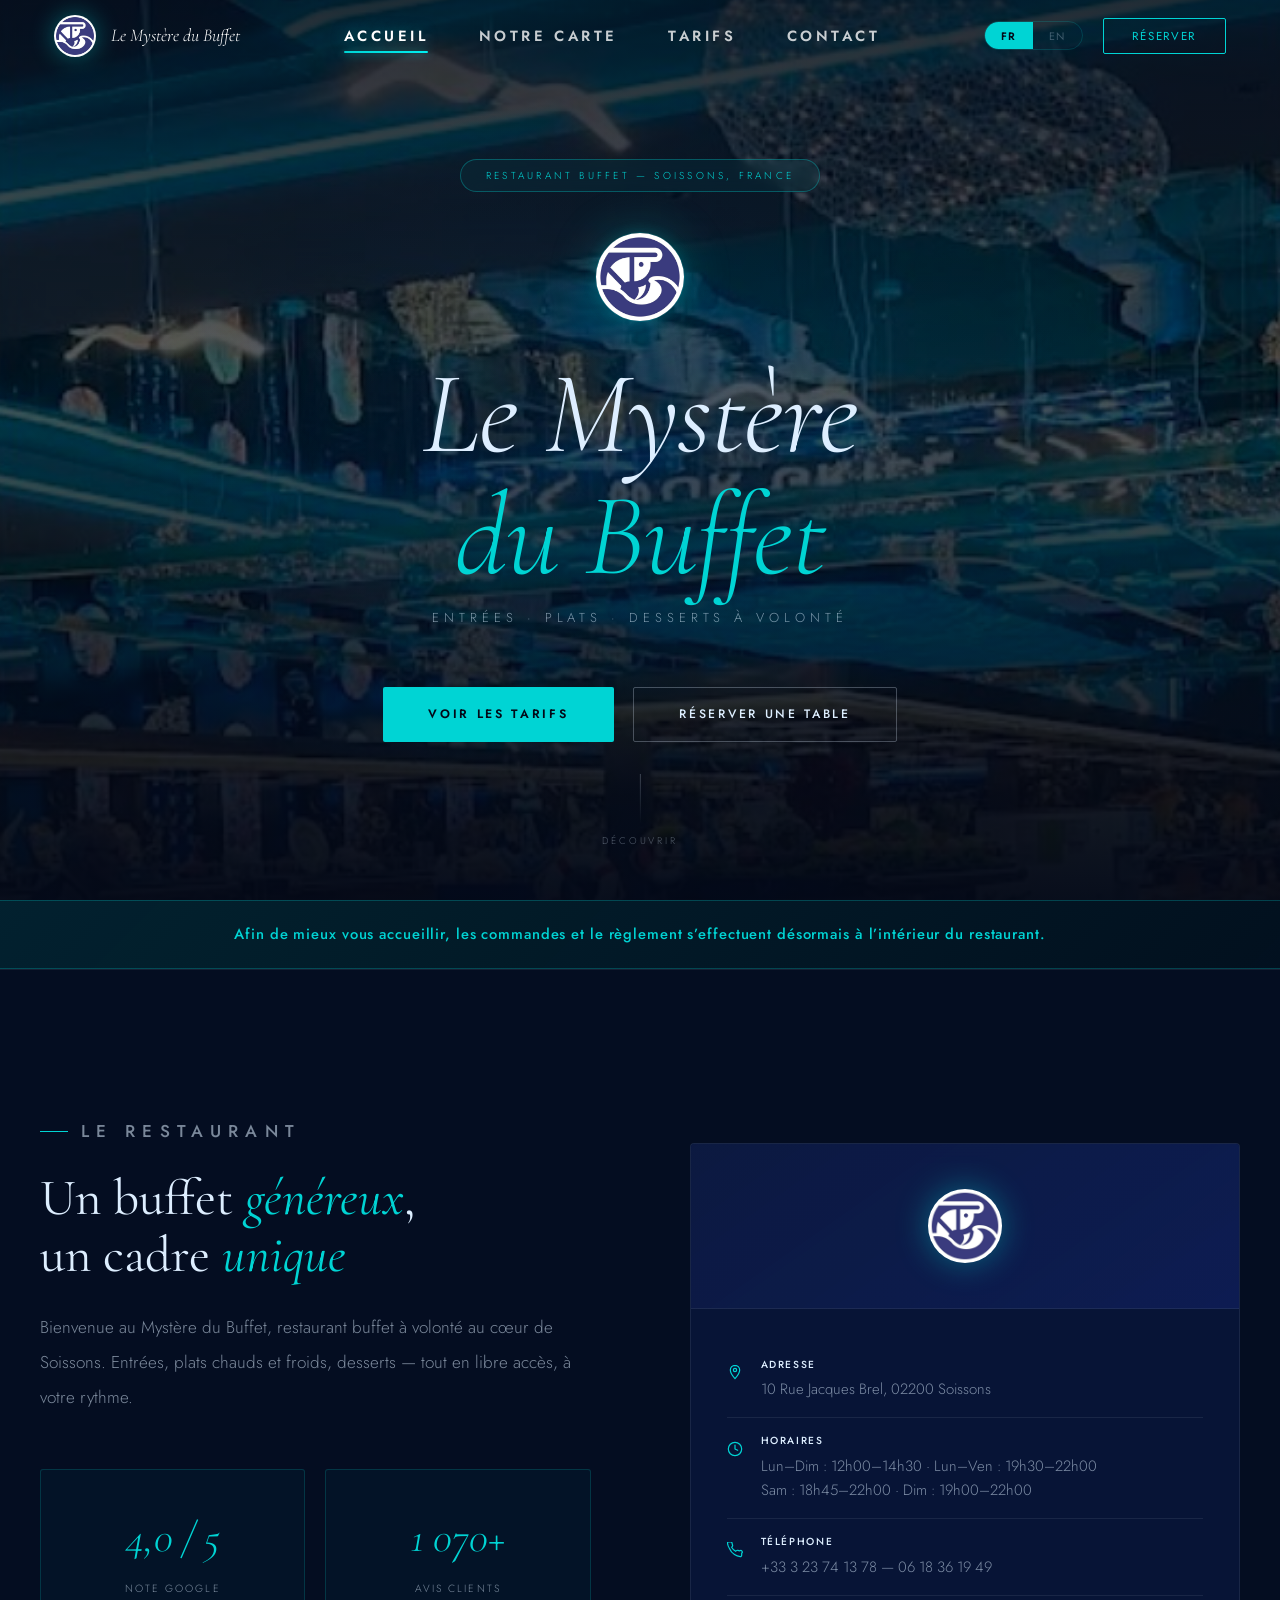
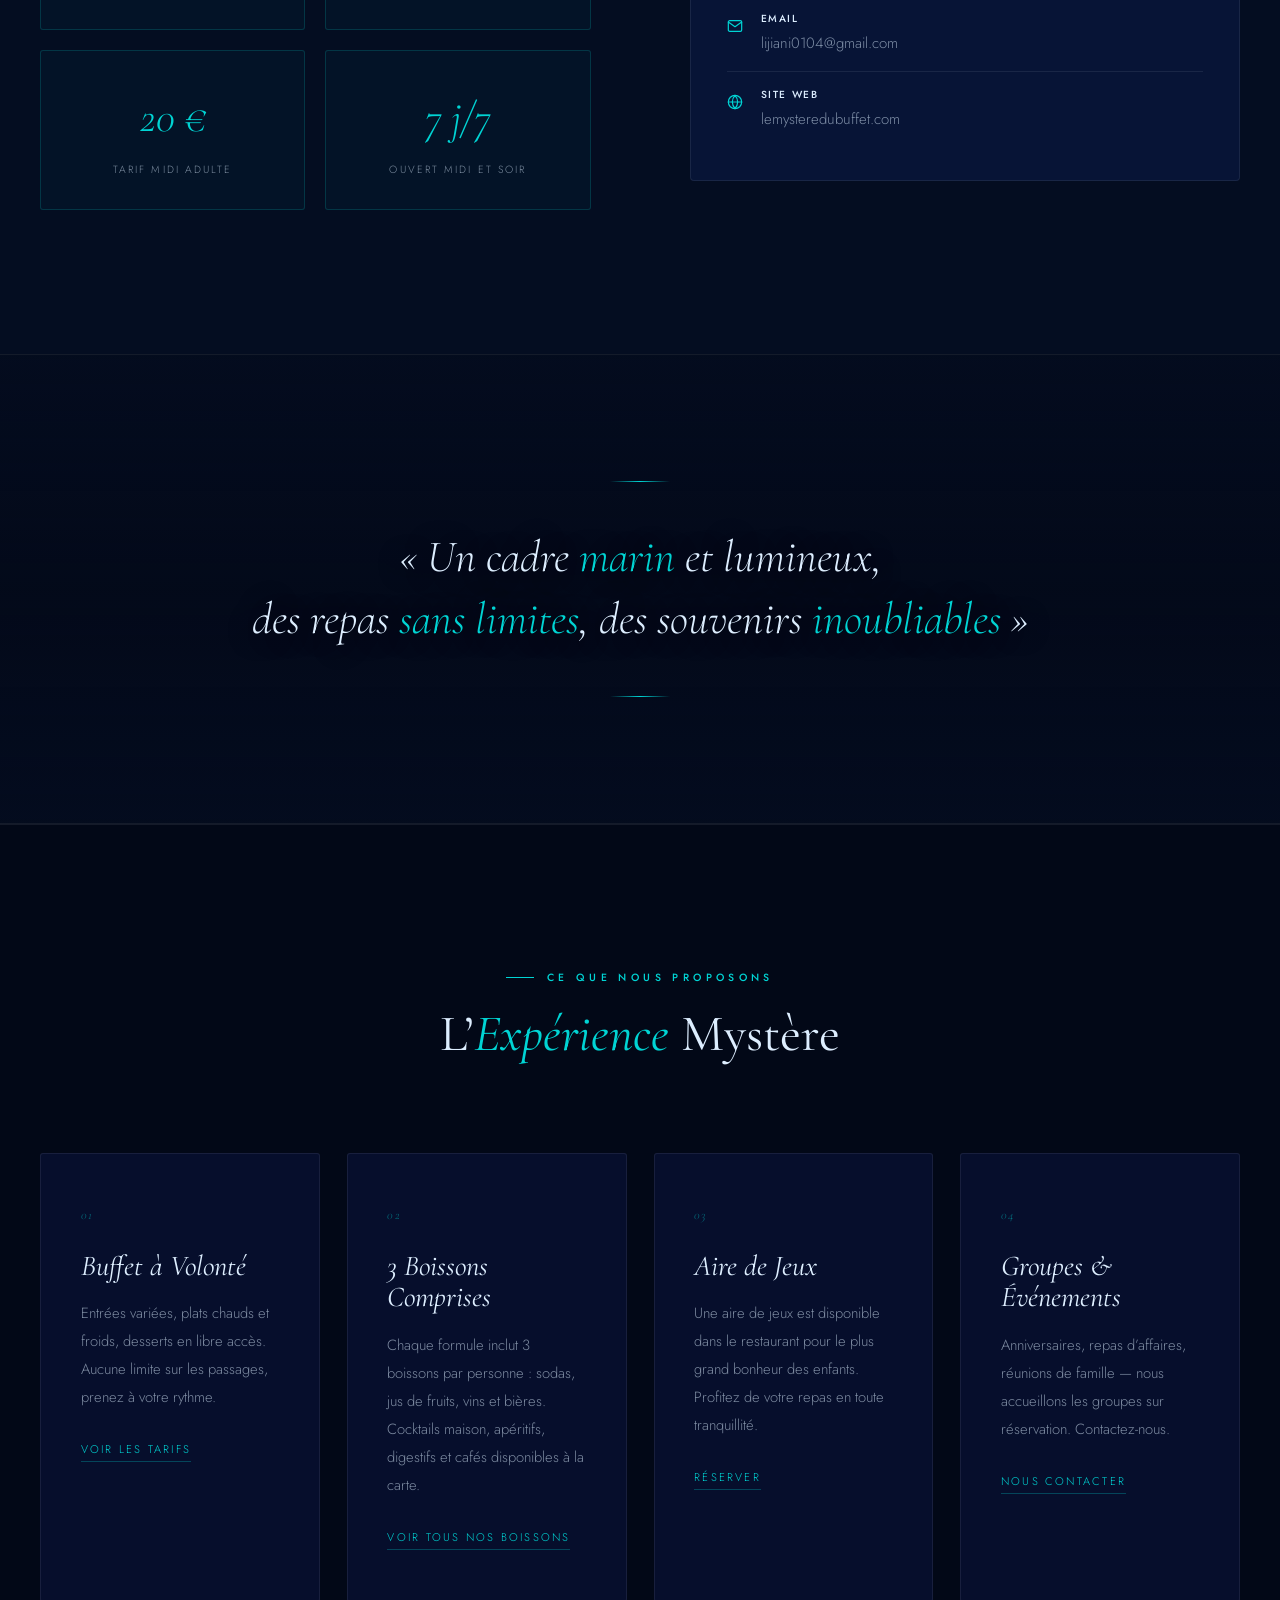
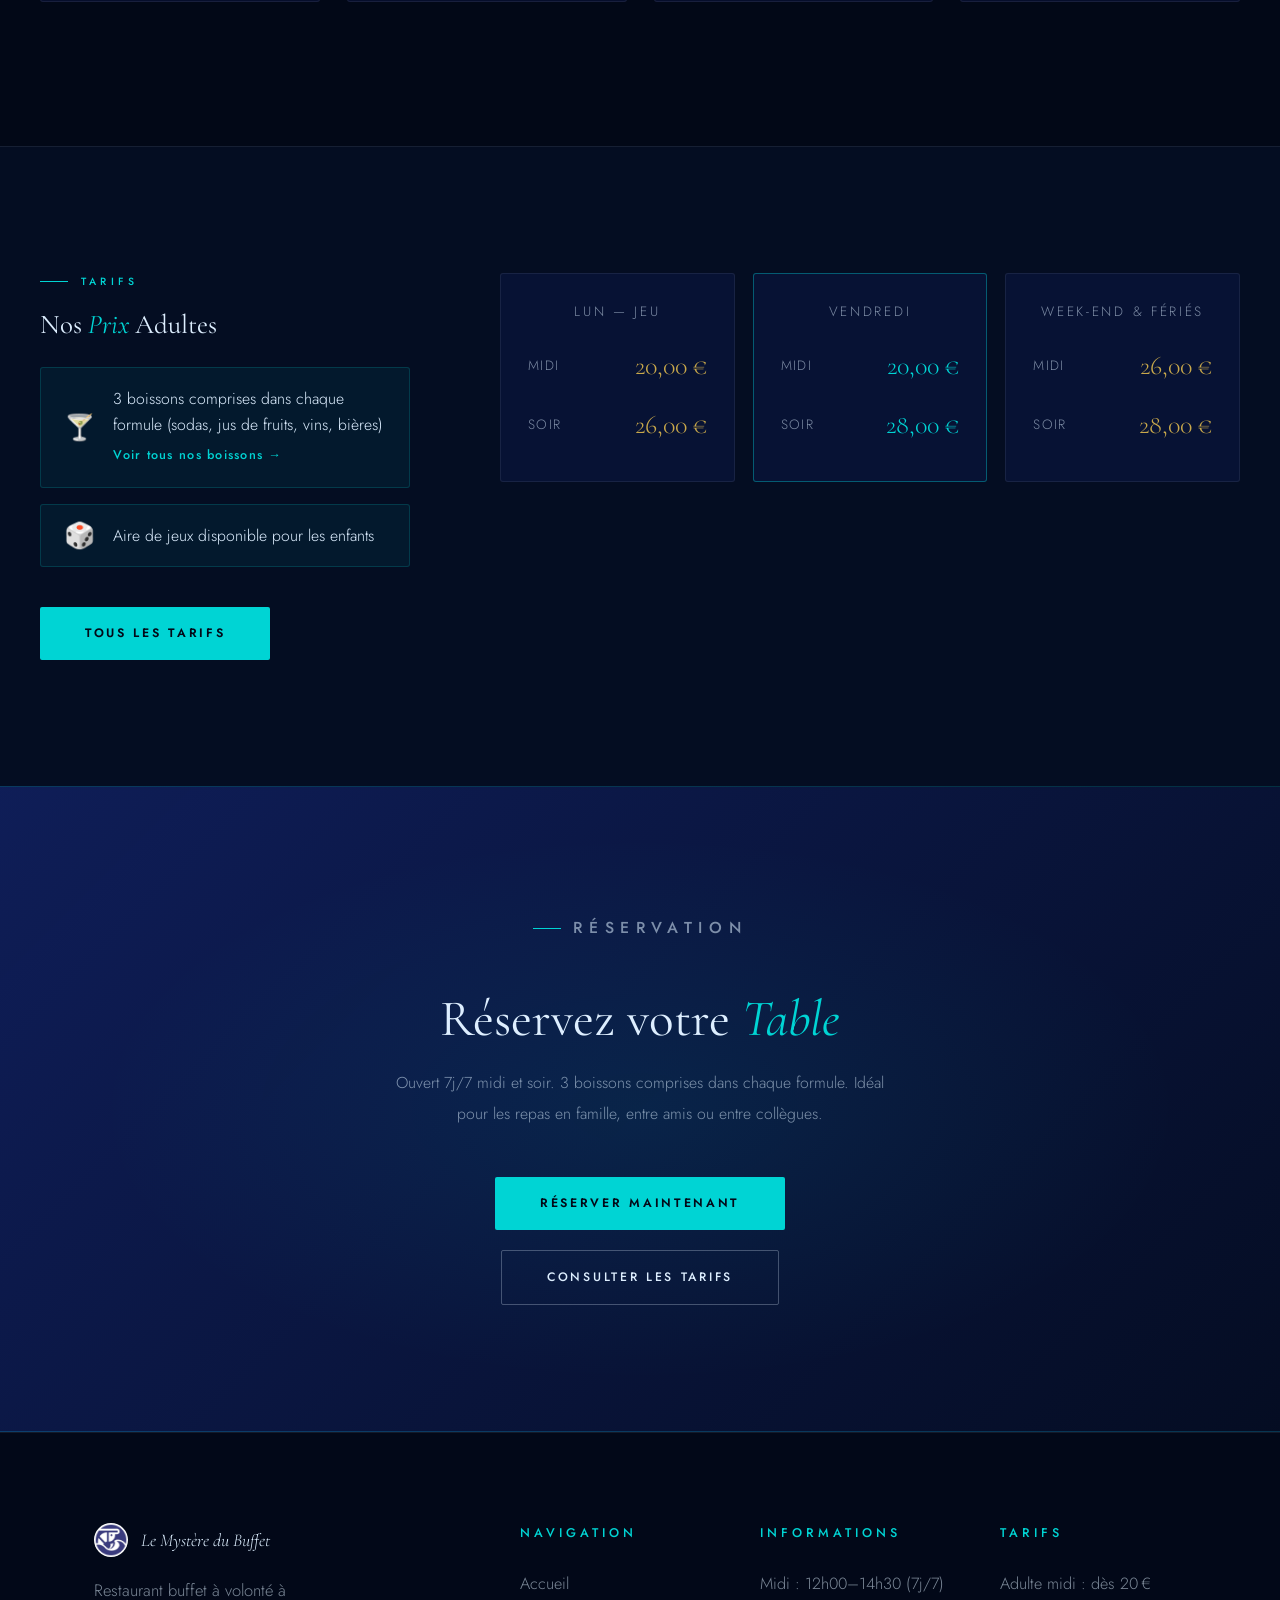
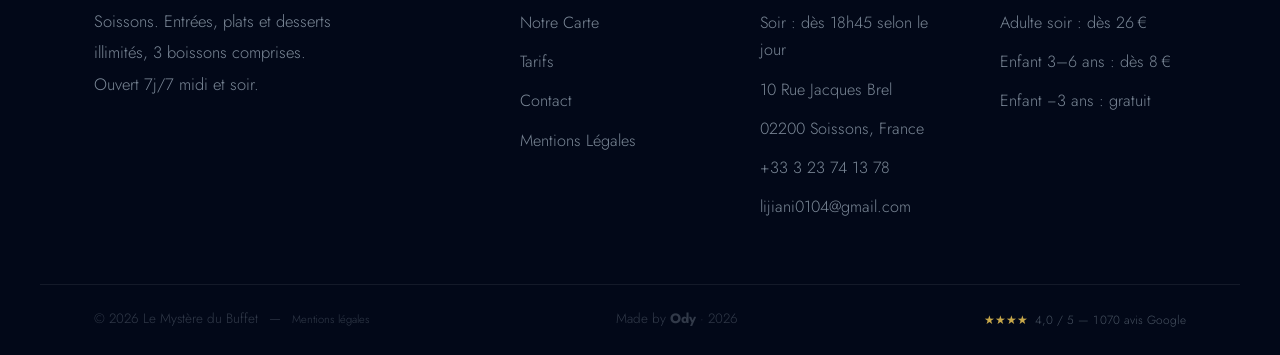
==== commit 7719187f: "horaires detailles, bandeau info, aire de jeux, 3 boissons mises en avant, lien PDF boissons - Horai" ====
--- a/index.html
+++ b/index.html
@@ -43,12 +43,32 @@
       "latitude": 49.3815,
       "longitude": 3.3223
     },
-    "openingHoursSpecification": {
-      "@type": "OpeningHoursSpecification",
-      "dayOfWeek": ["Monday","Tuesday","Wednesday","Thursday","Friday","Saturday","Sunday"],
-      "opens": "12:00",
-      "closes": "23:00"
-    },
+    "openingHoursSpecification": [
+      {
+        "@type": "OpeningHoursSpecification",
+        "dayOfWeek": ["Monday","Tuesday","Wednesday","Thursday","Friday","Saturday","Sunday"],
+        "opens": "12:00",
+        "closes": "14:30"
+      },
+      {
+        "@type": "OpeningHoursSpecification",
+        "dayOfWeek": ["Monday","Tuesday","Wednesday","Thursday","Friday"],
+        "opens": "19:30",
+        "closes": "22:00"
+      },
+      {
+        "@type": "OpeningHoursSpecification",
+        "dayOfWeek": ["Saturday"],
+        "opens": "18:45",
+        "closes": "22:00"
+      },
+      {
+        "@type": "OpeningHoursSpecification",
+        "dayOfWeek": ["Sunday"],
+        "opens": "19:00",
+        "closes": "22:00"
+      }
+    ],
     "servesCuisine": "Buffet",
     "priceRange": "€20-€30",
     "aggregateRating": {
@@ -240,7 +260,7 @@
     .offer-hd { text-align: center; max-width: 540px; margin: 0 auto 5rem; }
     .offer-hd .lbl { justify-content: center; }
     .offer-hd h2 { font-size: clamp(2rem,4vw,3.2rem); }
-    .offer-grid { display: grid; grid-template-columns: repeat(3,1fr); gap: 1.5rem; max-width: var(--mw); margin: 0 auto; }
+    .offer-grid { display: grid; grid-template-columns: repeat(4,1fr); gap: 1.5rem; max-width: var(--mw); margin: 0 auto; }
     .oc {
       background: rgba(12,26,74,.42); border: 1px solid var(--border2);
       border-radius: 3px; padding: 2.8rem 2.2rem;
@@ -269,6 +289,16 @@
     .tprev-grid { display: grid; grid-template-columns: 1fr 2fr; gap: 5rem; align-items: start; max-width: var(--mw); margin: 0 auto; }
     .tprev-intro h2 { font-size: clamp(1.9rem,3.5vw,3rem); margin-bottom: 1.1rem; }
     .tprev-intro p { font-size: .88rem; color: var(--dim); line-height: 1.9; margin-bottom: 2rem; }
+    .tprev-highlights { display: flex; flex-direction: column; gap: .9rem; margin-top: 1.5rem; margin-bottom: 2.2rem; }
+    .tprev-hl {
+      display: flex; align-items: center; gap: 1rem;
+      background: rgba(0,212,212,.06); border: 1px solid rgba(0,212,212,.18);
+      border-radius: 3px; padding: 1rem 1.3rem;
+    }
+    .tprev-hl-icon { font-size: 1.4rem; flex-shrink: 0; line-height: 1; }
+    .tprev-hl p { font-size: .88rem; color: var(--white); line-height: 1.6; margin: 0; }
+    .tprev-hl-link { display: inline-block; margin-top: .45rem; font-size: .7rem; font-weight: 500; letter-spacing: .1em; color: var(--teal); transition: color .2s; }
+    .tprev-hl-link:hover { color: var(--teal2); }
     .tprev-cards { display: grid; grid-template-columns: repeat(3,1fr); gap: 1rem; }
     .tpc {
       background: rgba(12,26,74,.48); border: 1px solid var(--border2);
@@ -301,6 +331,19 @@
     #cta h2 { font-size: clamp(2rem,4vw,3rem); margin-bottom: 1.2rem; }
     #cta p { font-size: .88rem; color: var(--dim); line-height: 1.95; margin-bottom: 2.6rem; }
     .cta-btns { display: flex; gap: 1.1rem; justify-content: center; flex-wrap: wrap; }
+
+    /* INFO BANNER */
+    .info-banner {
+      position: relative; z-index: 2;
+      background: linear-gradient(135deg, rgba(0,212,212,.12), rgba(0,212,212,.04));
+      border-top: 1px solid rgba(0,212,212,.25);
+      border-bottom: 1px solid rgba(0,212,212,.25);
+      padding: 1.2rem 2rem;
+    }
+    .info-banner p {
+      font-size: .82rem; font-weight: 500; letter-spacing: .06em;
+      color: var(--teal); line-height: 1.6;
+    }
 
     /* RESPONSIVE HOME */
     @media (max-width: 1100px) {
@@ -392,13 +435,19 @@
   </div>
 </section>
 
+<div class="info-banner" data-reveal>
+  <div class="wrap" style="text-align:center">
+    <p data-fr="Afin de mieux vous accueillir, les commandes et le r&#232;glement s&#8217;effectuent d&#233;sormais &#224; l&#8217;int&#233;rieur du restaurant." data-en="To better welcome you, orders and payments are now made inside the restaurant.">Afin de mieux vous accueillir, les commandes et le r&#232;glement s&#8217;effectuent d&#233;sormais &#224; l&#8217;int&#233;rieur du restaurant.</p>
+  </div>
+</div>
+
 <section id="about">
   <div class="about-grid">
     <div class="about-text" data-reveal>
       <p class="lbl" data-fr="Le Restaurant" data-en="The Restaurant">Le Restaurant</p>
       <h2 style="font-size:clamp(2rem,4vw,3.2rem);margin-bottom:1.5rem" data-fr="Un buffet <em>g&#233;n&#233;reux</em>,<br>un cadre <em>unique</em>" data-en="A <em>generous</em> buffet,<br>a <em>unique</em> setting">Un buffet <em>g&#233;n&#233;reux</em>,<br>un cadre <em>unique</em></h2>
       <p data-fr="Bienvenue au Myst&#232;re du Buffet, restaurant buffet &#224; volont&#233; au c&#339;ur de Soissons. Entr&#233;es, plats chauds et froids, desserts &#8212; tout en libre acc&#232;s, &#224; votre rythme." data-en="Welcome to Le Myst&#232;re du Buffet, all-you-can-eat buffet in Soissons. Starters, hot and cold mains, desserts &#8212; all freely accessible at your own pace.">Bienvenue au Myst&#232;re du Buffet, restaurant buffet &#224; volont&#233; au c&#339;ur de Soissons. Entr&#233;es, plats chauds et froids, desserts &#8212; tout en libre acc&#232;s, &#224; votre rythme.</p>
-      <p data-fr="Un cadre marin unique, avec ses luminaires bleutés, ses miroirs et ses reflets scintillants. Pour les repas en famille, entre amis ou entre collègues." data-en="A unique marine setting, with blue-tinted lighting, mirrors and shimmering reflections. For meals with family, friends or colleagues.">Un cadre marin unique, avec ses luminaires bleutés, ses miroirs et ses reflets scintillants. Pour les repas en famille, entre amis ou entre collègues.</p>
+
       <div class="stats">
         <div class="stat" data-reveal><span class="sn">4,0&thinsp;/&thinsp;5</span><span class="sl" data-fr="Note Google" data-en="Google Rating">Note Google</span></div>
         <div class="stat" data-reveal><span class="sn">1&#8239;070+</span><span class="sl" data-fr="Avis clients" data-en="Reviews">Avis clients</span></div>
@@ -411,7 +460,7 @@
         <div class="icard-top"><img src="assets/images/logo.png" alt="Le Myst&#232;re du Buffet"></div>
         <div class="icard-body">
           <div class="irow"><span class="iico"><svg viewBox="0 0 24 24"><path d="M12 2C8.13 2 5 5.13 5 9c0 5.25 7 13 7 13s7-7.75 7-13c0-3.87-3.13-7-7-7z"/><circle cx="12" cy="9" r="2.5"/></svg></span><div class="itxt"><strong data-fr="Adresse" data-en="Address">Adresse</strong>10 Rue Jacques Brel, 02200 Soissons</div></div>
-          <div class="irow"><span class="iico"><svg viewBox="0 0 24 24"><circle cx="12" cy="12" r="10"/><polyline points="12 6 12 12 16 14"/></svg></span><div class="itxt"><strong data-fr="Horaires" data-en="Hours">Horaires</strong><span data-fr="Tous les jours &#224; partir de 12h00" data-en="Every day from 12:00">Tous les jours &#224; partir de 12h00</span></div></div>
+          <div class="irow"><span class="iico"><svg viewBox="0 0 24 24"><circle cx="12" cy="12" r="10"/><polyline points="12 6 12 12 16 14"/></svg></span><div class="itxt"><strong data-fr="Horaires" data-en="Hours">Horaires</strong><span data-fr="Lun&ndash;Dim : 12h00&ndash;14h30 &middot; Lun&ndash;Ven : 19h30&ndash;22h00<br>Sam : 18h45&ndash;22h00 &middot; Dim : 19h00&ndash;22h00" data-en="Mon&ndash;Sun: 12:00&ndash;2:30pm &middot; Mon&ndash;Fri: 7:30&ndash;10pm<br>Sat: 6:45&ndash;10pm &middot; Sun: 7:00&ndash;10pm">Lun&ndash;Dim : 12h00&ndash;14h30 &middot; Lun&ndash;Ven : 19h30&ndash;22h00<br>Sam : 18h45&ndash;22h00 &middot; Dim : 19h00&ndash;22h00</span></div></div>
           <div class="irow"><span class="iico"><svg viewBox="0 0 24 24"><path d="M22 16.92v3a2 2 0 01-2.18 2 19.79 19.79 0 01-8.63-3.07A19.5 19.5 0 013.68 9.81 19.79 19.79 0 01.61 1.18 2 2 0 012.6 0h3a2 2 0 012 1.72c.13 1 .37 1.97.73 2.9a2 2 0 01-.45 2.11L6.91 7.91a16 16 0 006.06 6.06l1.18-.98a2 2 0 012.11-.45c.93.36 1.9.6 2.9.73A2 2 0 0122 16.92z"/></svg></span><div class="itxt"><strong data-fr="T&#233;l&#233;phone" data-en="Phone">T&#233;l&#233;phone</strong><a href="tel:+33323741378">+33 3 23 74 13 78</a> &#8212; <a href="tel:0618361949">06 18 36 19 49</a></div></div>
           <div class="irow"><span class="iico"><svg viewBox="0 0 24 24"><path d="M4 4h16c1.1 0 2 .9 2 2v12c0 1.1-.9 2-2 2H4c-1.1 0-2-.9-2-2V6c0-1.1.9-2 2-2z"/><polyline points="22,6 12,13 2,6"/></svg></span><div class="itxt"><strong>Email</strong><a href="mailto:lijiani0104@gmail.com">lijiani0104@gmail.com</a></div></div>
           <div class="irow"><span class="iico"><svg viewBox="0 0 24 24"><circle cx="12" cy="12" r="10"/><line x1="2" y1="12" x2="22" y2="12"/><path d="M12 2a15.3 15.3 0 014 10 15.3 15.3 0 01-4 10 15.3 15.3 0 01-4-10 15.3 15.3 0 014-10z"/></svg></span><div class="itxt"><strong>Site web</strong><a href="http://lemysteredubuffet.com" target="_blank" rel="noopener">lemysteredubuffet.com</a></div></div>
@@ -436,8 +485,9 @@
   </div>
   <div class="offer-grid">
     <div class="oc" data-reveal><span class="oc-num">01</span><h3 data-fr="Buffet &#224; Volont&#233;" data-en="All-You-Can-Eat">Buffet &#224; Volont&#233;</h3><p data-fr="Entr&#233;es vari&#233;es, plats chauds et froids, desserts en libre acc&#232;s. Aucune limite sur les passages, prenez &#224; votre rythme." data-en="Varied starters, hot and cold mains, desserts all in free access. No limit on trips, eat at your own pace.">Entr&#233;es vari&#233;es, plats chauds et froids, desserts en libre acc&#232;s. Aucune limite sur les passages.</p><a href="pages/tarifs.html" class="oc-link" data-fr="Voir les tarifs" data-en="View pricing">Voir les tarifs</a></div>
-    <div class="oc" data-reveal><span class="oc-num">02</span><h3 data-fr="Cocktails &amp; Boissons" data-en="Cocktails &amp; Drinks">Cocktails &amp; Boissons</h3><p data-fr="3 boissons incluses par personne (sodas, jus, vins, bi&#232;res). Ap&#233;ritifs, cocktails maison alcolis&#233;s et sans alcool, digestifs et caf&#233;s &#224; la carte." data-en="3 drinks included per person (sodas, juices, wines, beers). Aperitifs, cocktails, digestifs and coffees available.">3 boissons incluses par personne. Ap&#233;ritifs, cocktails maison, digestifs et caf&#233;s &#224; la carte.</p><a href="pages/menu.html" class="oc-link" data-fr="Voir la carte" data-en="See the menu">Voir la carte</a></div>
-    <div class="oc" data-reveal><span class="oc-num">03</span><h3 data-fr="Groupes &amp; &#201;v&#233;nements" data-en="Groups &amp; Events">Groupes &amp; &#201;v&#233;nements</h3><p data-fr="Anniversaires, repas d&#8217;affaires, r&#233;unions de famille &#8212; nous accueillons les groupes sur r&#233;servation. Contactez-nous." data-en="Birthdays, business meals, family gatherings &#8212; we welcome groups by reservation.">Anniversaires, repas d&#8217;affaires, r&#233;unions de famille &#8212; nous accueillons les groupes sur r&#233;servation.</p><a href="pages/contact.html" class="oc-link" data-fr="Nous contacter" data-en="Contact us">Nous contacter</a></div>
+    <div class="oc" data-reveal><span class="oc-num">02</span><h3 data-fr="3 Boissons Comprises" data-en="3 Drinks Included">3 Boissons Comprises</h3><p data-fr="Chaque formule inclut 3 boissons par personne : sodas, jus de fruits, vins et bi&#232;res. Cocktails maison, ap&#233;ritifs, digestifs et caf&#233;s disponibles &#224; la carte." data-en="Each formula includes 3 drinks per person: sodas, fruit juices, wines and beers. House cocktails, aperitifs, digestifs and coffees available &agrave; la carte.">Chaque formule inclut 3 boissons par personne : sodas, jus de fruits, vins et bi&#232;res. Cocktails maison, ap&#233;ritifs, digestifs et caf&#233;s disponibles &#224; la carte.</p><a href="assets/F1718%E4%BF%AE%E6%94%B92.pdf" target="_blank" rel="noopener" class="oc-link" data-fr="Voir tous nos boissons" data-en="See all our drinks">Voir tous nos boissons</a></div>
+    <div class="oc" data-reveal><span class="oc-num">03</span><h3 data-fr="Aire de Jeux" data-en="Play Area">Aire de Jeux</h3><p data-fr="Une aire de jeux est disponible dans le restaurant pour le plus grand bonheur des enfants. Profitez de votre repas en toute tranquillit&#233;." data-en="A play area is available inside the restaurant for children. Enjoy your meal in complete peace of mind.">Une aire de jeux est disponible dans le restaurant pour le plus grand bonheur des enfants.</p><a href="pages/contact.html" class="oc-link" data-fr="R&#233;server" data-en="Book">R&#233;server</a></div>
+    <div class="oc" data-reveal><span class="oc-num">04</span><h3 data-fr="Groupes &amp; &#201;v&#233;nements" data-en="Groups &amp; Events">Groupes &amp; &#201;v&#233;nements</h3><p data-fr="Anniversaires, repas d&#8217;affaires, r&#233;unions de famille &#8212; nous accueillons les groupes sur r&#233;servation. Contactez-nous." data-en="Birthdays, business meals, family gatherings &#8212; we welcome groups by reservation.">Anniversaires, repas d&#8217;affaires, r&#233;unions de famille &#8212; nous accueillons les groupes sur r&#233;servation.</p><a href="pages/contact.html" class="oc-link" data-fr="Nous contacter" data-en="Contact us">Nous contacter</a></div>
   </div>
 </section>
 
@@ -446,7 +496,19 @@
     <div data-reveal>
       <p class="lbl" data-fr="Tarifs" data-en="Pricing">Tarifs</p>
       <h2 class="tprev-intro" data-fr="Nos <em>Prix</em> Adultes" data-en="Our Adult <em>Prices</em>">Nos <em>Prix</em> Adultes</h2>
-      <p class="tprev-intro" data-fr="Buffet &#224; volont&#233; inclus. Maximum 3 boissons par personne (sodas, jus, vins, bi&#232;res)." data-en="All-you-can-eat included. Maximum 3 drinks per person (sodas, juices, wines, beers).">Buffet &#224; volont&#233; inclus. Maximum 3 boissons par personne.</p>
+      <div class="tprev-highlights">
+        <div class="tprev-hl">
+          <span class="tprev-hl-icon">&#127864;</span>
+          <div>
+            <p data-fr="3 boissons comprises dans chaque formule (sodas, jus de fruits, vins, bi&#232;res)" data-en="3 drinks included in every formula (sodas, fruit juices, wines, beers)">3 boissons comprises dans chaque formule (sodas, jus de fruits, vins, bi&#232;res)</p>
+            <a href="assets/F1718%E4%BF%AE%E6%94%B92.pdf" target="_blank" rel="noopener" class="tprev-hl-link" data-fr="Voir tous nos boissons &#8594;" data-en="See all our drinks &#8594;">Voir tous nos boissons &#8594;</a>
+          </div>
+        </div>
+        <div class="tprev-hl">
+          <span class="tprev-hl-icon">&#127922;</span>
+          <p data-fr="Aire de jeux disponible pour les enfants" data-en="Play area available for children">Aire de jeux disponible pour les enfants</p>
+        </div>
+      </div>
       <a href="pages/tarifs.html" class="btn btn-t" data-fr="Tous les Tarifs" data-en="Full Pricing">Tous les Tarifs</a>
     </div>
     <div data-reveal>
@@ -463,7 +525,7 @@
   <div class="cta-in" data-reveal>
     <p class="lbl" data-fr="R&#233;servation" data-en="Reservation">R&#233;servation</p>
     <h2 data-fr="R&#233;servez votre <em>Table</em>" data-en="Reserve your <em>Table</em>">R&#233;servez votre <em>Table</em></h2>
-    <p data-fr="Ouvert tous les jours &#224; partir de 12h00. Id&#233;al pour les repas en famille, entre amis ou entre coll&#232;gues." data-en="Open every day from 12:00. Ideal for family meals, dinners with friends or colleagues.">Ouvert tous les jours &#224; partir de 12h00. Id&#233;al pour les repas en famille, entre amis ou entre coll&#232;gues.</p>
+    <p data-fr="Ouvert 7j/7 midi et soir. 3 boissons comprises dans chaque formule. Id&#233;al pour les repas en famille, entre amis ou entre coll&#232;gues." data-en="Open 7 days a week, lunch and dinner. 3 drinks included in every formula. Ideal for family meals, dinners with friends or colleagues.">Ouvert 7j/7 midi et soir. 3 boissons comprises dans chaque formule. Id&#233;al pour les repas en famille, entre amis ou entre coll&#232;gues.</p>
     <div class="cta-btns">
       <a href="pages/contact.html" class="btn btn-t" data-fr="R&#233;server maintenant" data-en="Book Now">R&#233;server maintenant</a>
       <a href="pages/tarifs.html" class="btn btn-o" data-fr="Consulter les Tarifs" data-en="View Pricing">Consulter les Tarifs</a>
@@ -475,7 +537,7 @@
   <div class="footer-grid">
     <div class="footer-brand">
       <div class="logo-row"><img src="assets/images/logo.png" alt="Logo"><span>Le Myst&#232;re du Buffet</span></div>
-      <p data-fr="Restaurant buffet &#224; volont&#233; &#224; Soissons. Entr&#233;es, plats et desserts illimit&#233;s dans un cadre marin unique. Ouvert 7j/7 &#224; partir de 12h." data-en="All-you-can-eat buffet in Soissons. Unlimited starters, mains and desserts in a unique marine setting. Open 7 days from 12:00.">Restaurant buffet &#224; volont&#233; &#224; Soissons. Entr&#233;es, plats et desserts illimit&#233;s dans un cadre marin unique. Ouvert 7j/7 &#224; partir de 12h.</p>
+      <p data-fr="Restaurant buffet &#224; volont&#233; &#224; Soissons. Entr&#233;es, plats et desserts illimit&#233;s, 3 boissons comprises. Ouvert 7j/7 midi et soir." data-en="All-you-can-eat buffet in Soissons. Unlimited starters, mains and desserts, 3 drinks included. Open 7 days, lunch and dinner.">Restaurant buffet &#224; volont&#233; &#224; Soissons. Entr&#233;es, plats et desserts illimit&#233;s, 3 boissons comprises. Ouvert 7j/7 midi et soir.</p>
     </div>
     <div class="fcol">
       <h5 data-fr="Navigation" data-en="Navigation">Navigation</h5>
@@ -490,7 +552,8 @@
     <div class="fcol">
       <h5 data-fr="Informations" data-en="Information">Informations</h5>
       <ul>
-        <li><span data-fr="Ouvert 7j/7 d&#232;s 12h00" data-en="Open 7d/7 from 12:00">Ouvert 7j/7 d&#232;s 12h00</span></li>
+        <li><span data-fr="Midi : 12h00&ndash;14h30 (7j/7)" data-en="Lunch: 12:00&ndash;2:30pm (7d/7)">Midi : 12h00&ndash;14h30 (7j/7)</span></li>
+        <li><span data-fr="Soir : d&#232;s 18h45 selon le jour" data-en="Dinner: from 6:45pm depending on day">Soir : d&#232;s 18h45 selon le jour</span></li>
         <li><span>10 Rue Jacques Brel</span></li>
         <li><span>02200 Soissons, France</span></li>
         <li><a href="tel:+33323741378">+33 3 23 74 13 78</a></li>
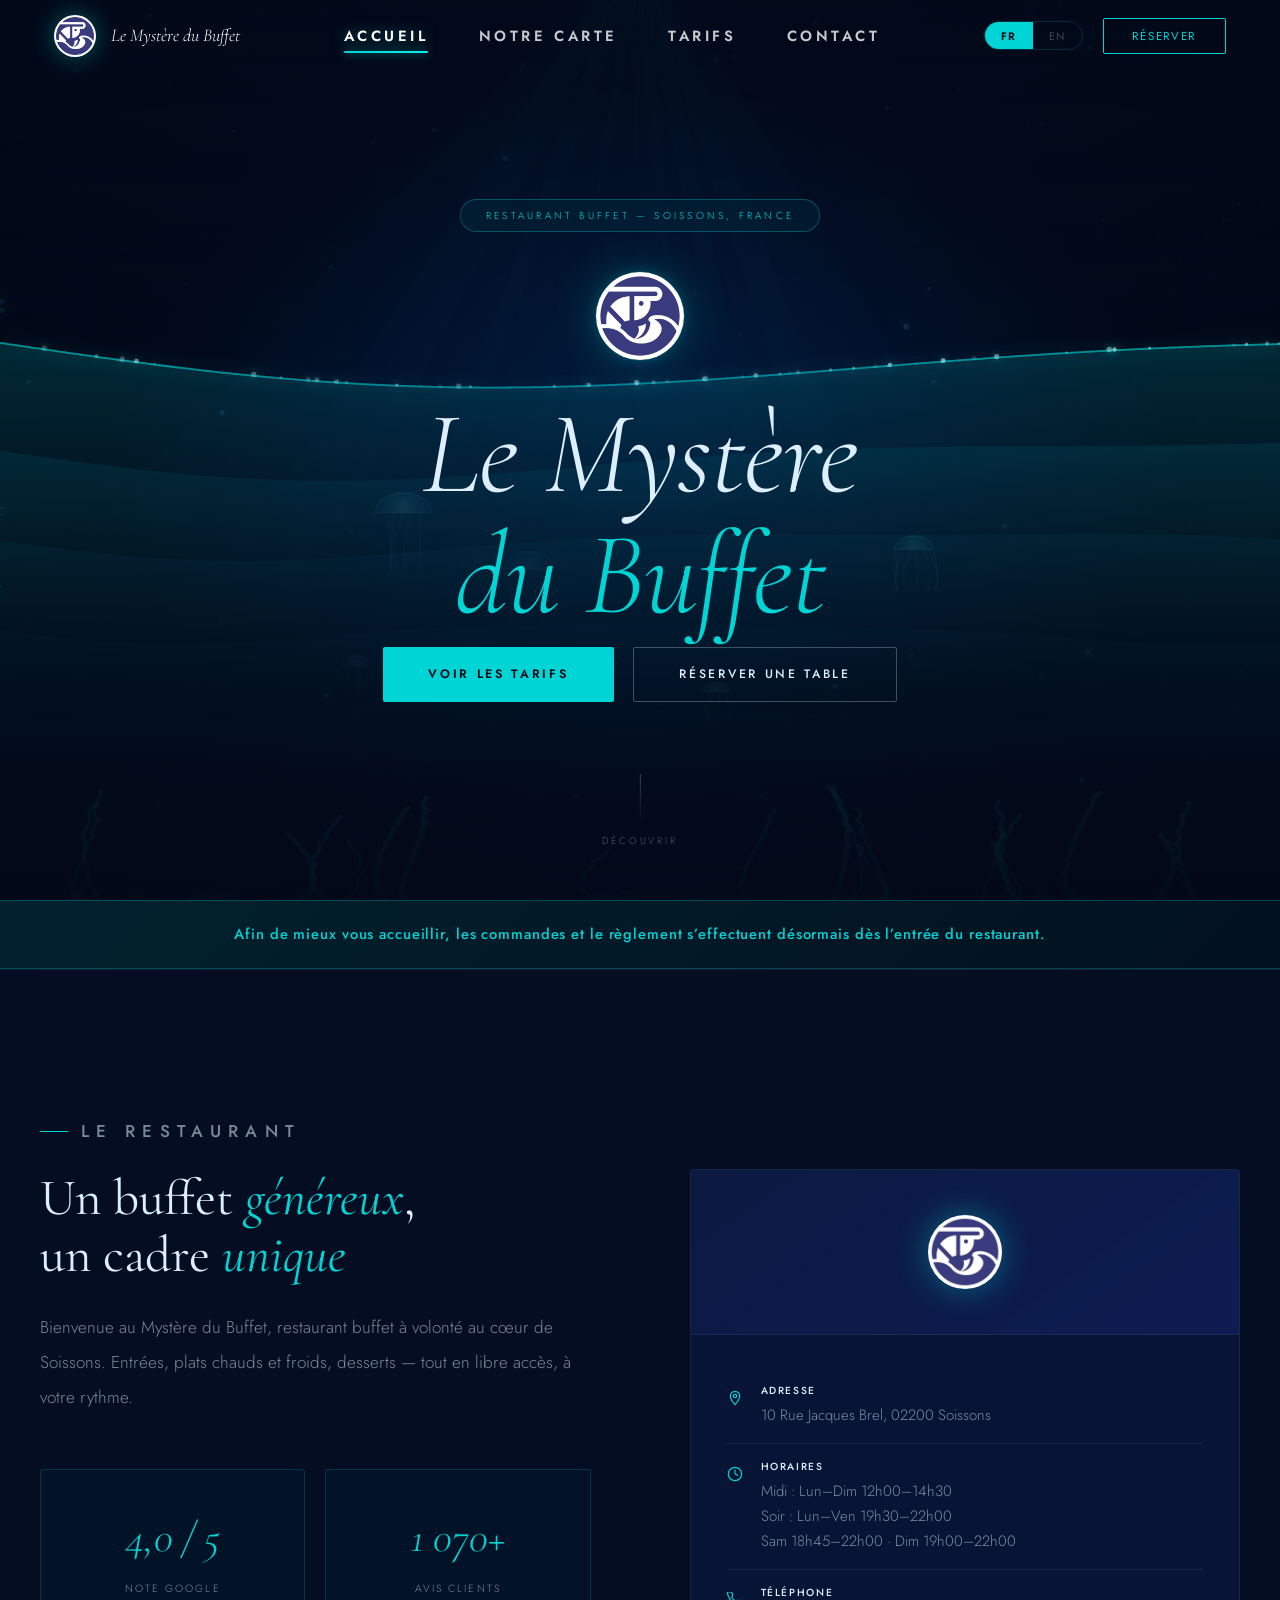
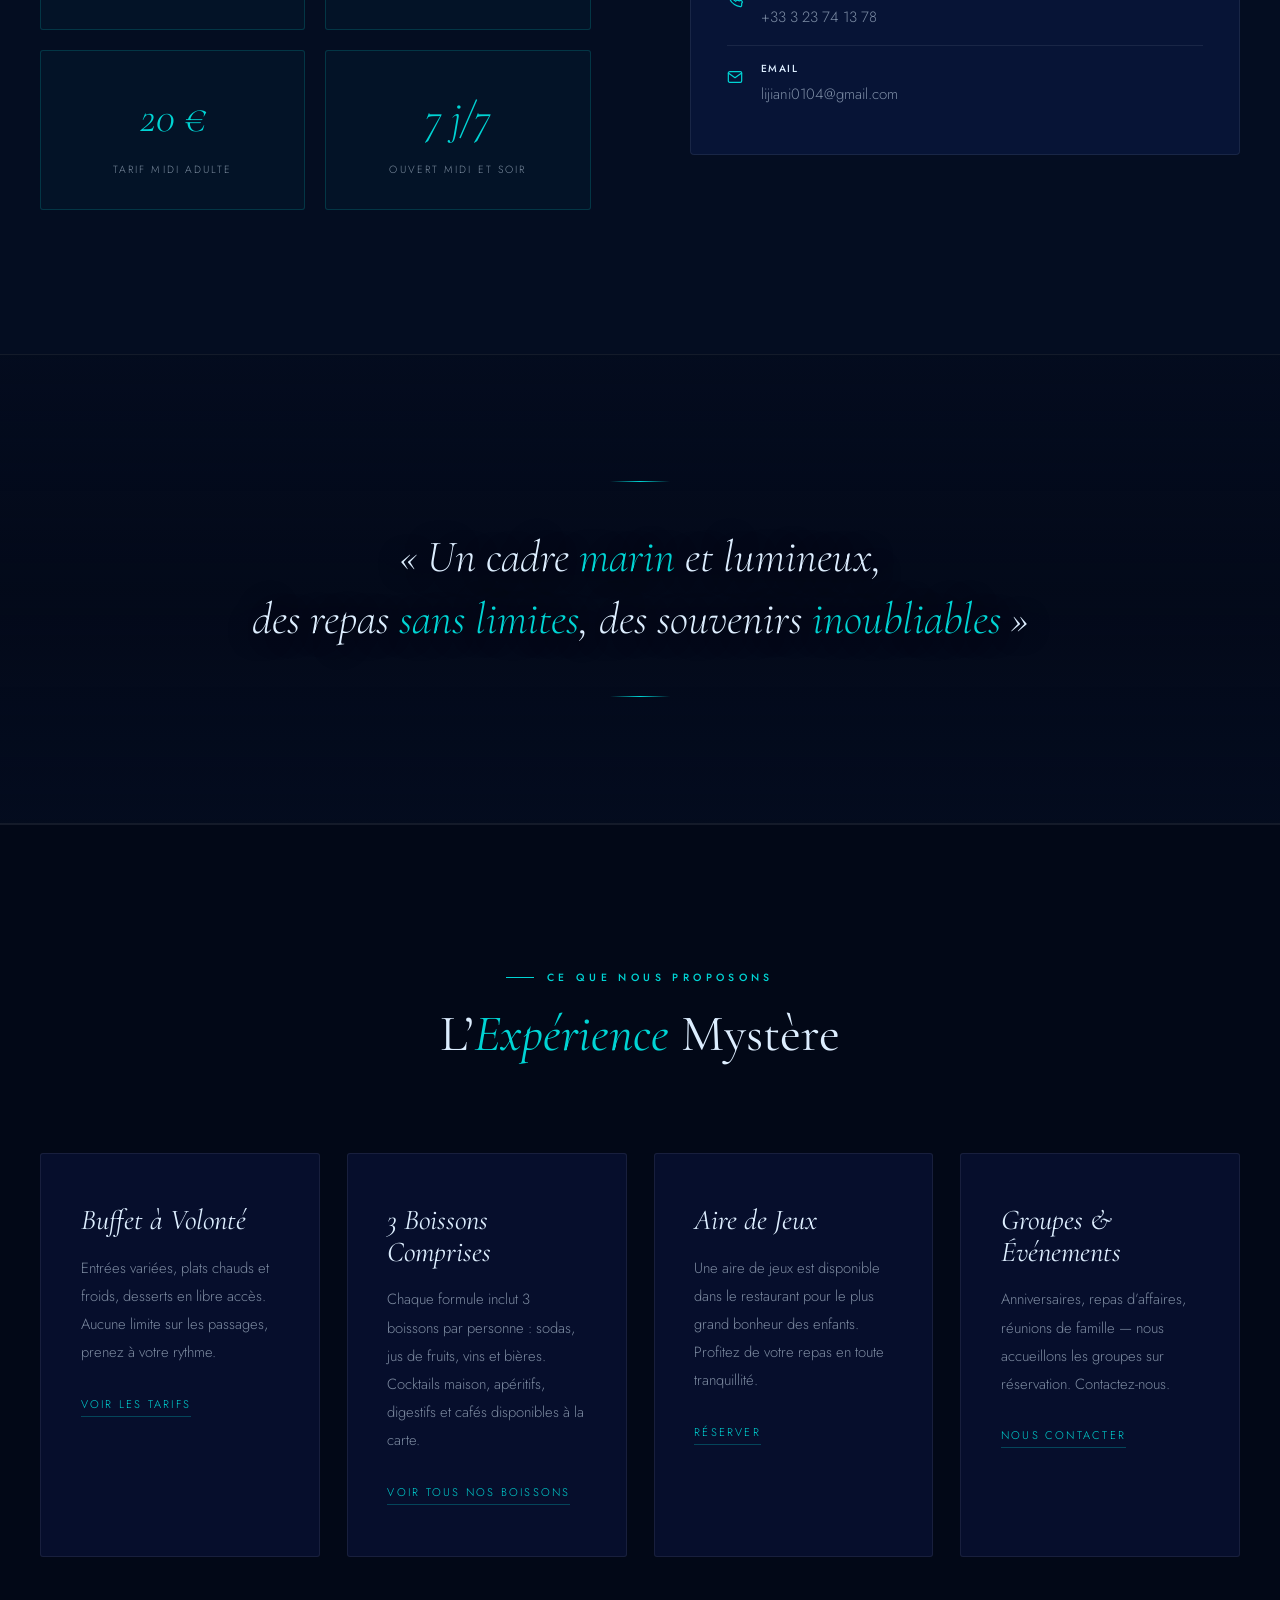
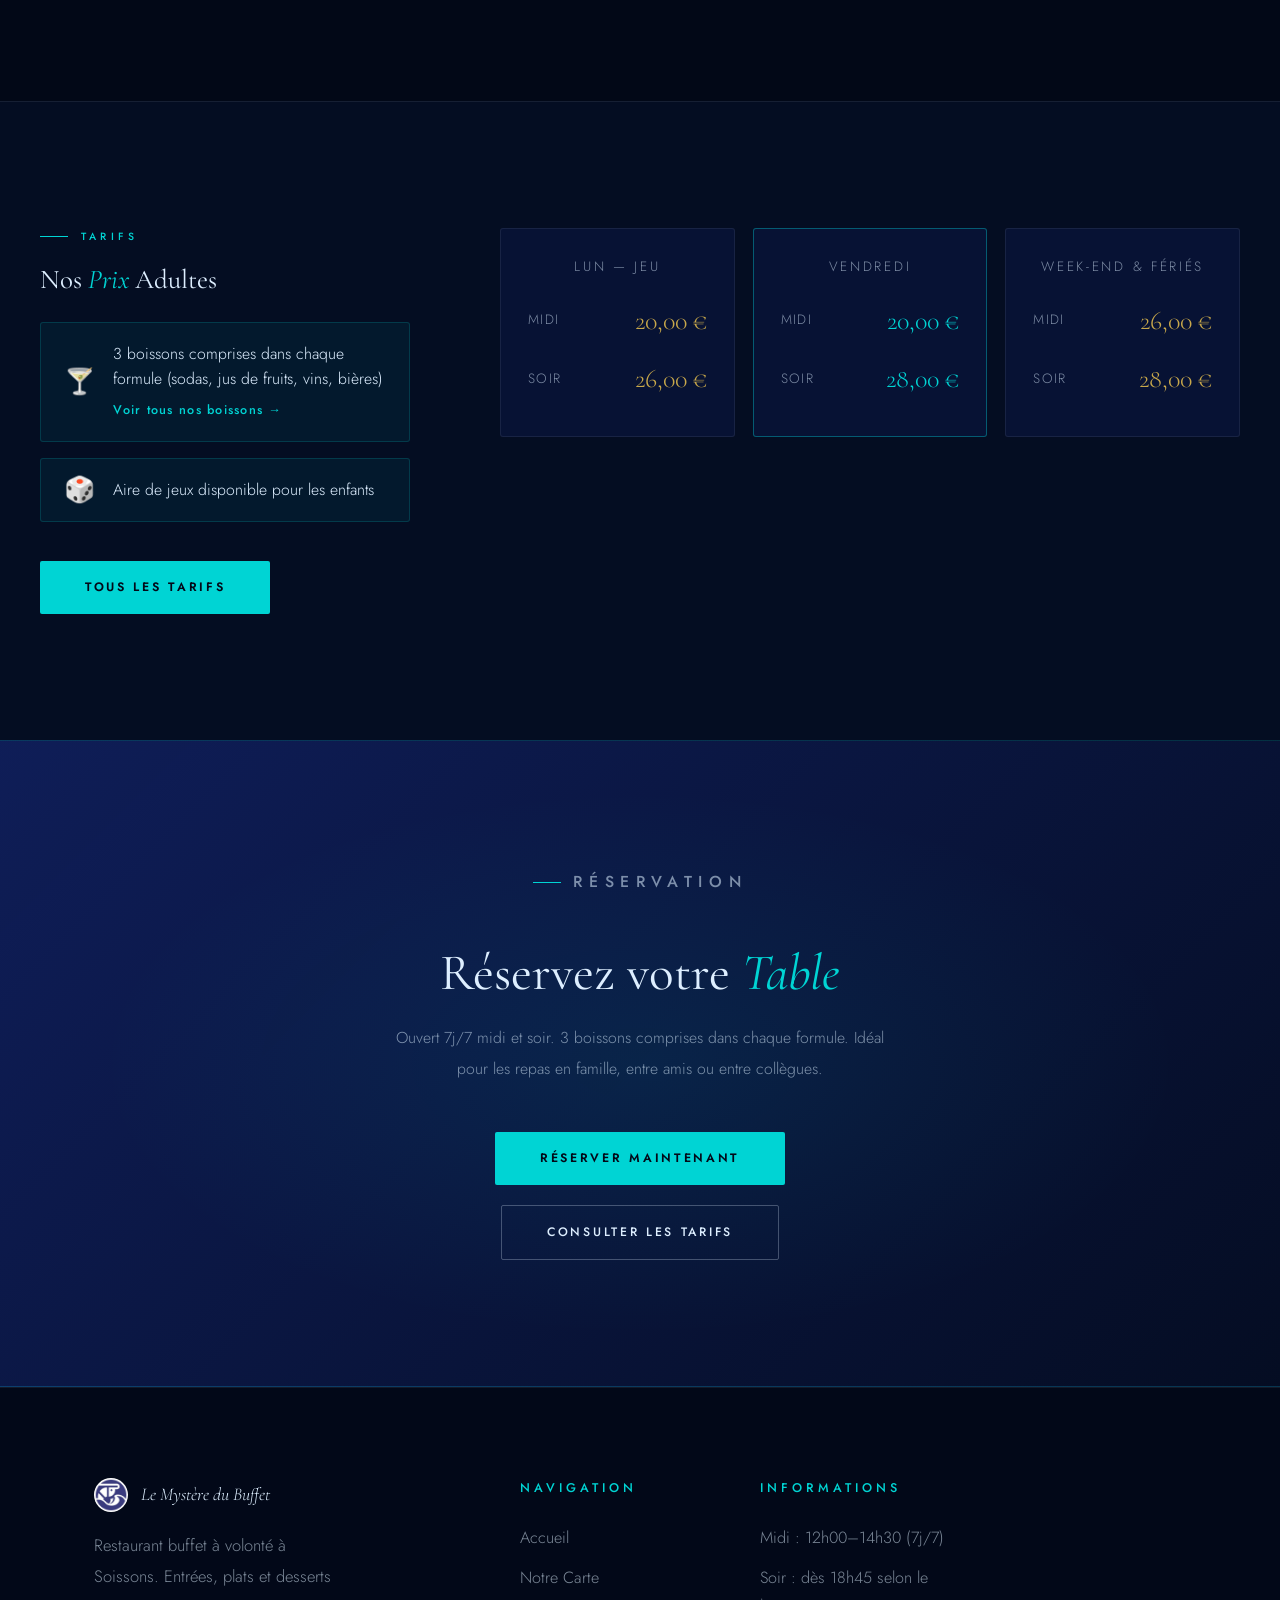
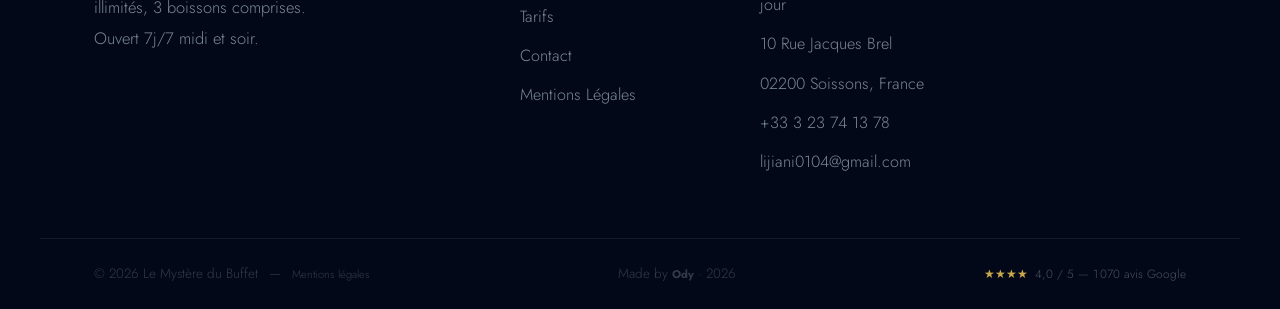
==== commit 95954b7e: "suppression bg hero, sous-titre, numeros, formulaire resa, bloc tarifs footer, numero 06, site web; " ====
--- a/index.html
+++ b/index.html
@@ -99,12 +99,8 @@
     }
     .hero-photo {
       position: absolute; inset: 0;
-      background: url('assets/images/restaurant.jpg') center 28% / cover no-repeat;
-      filter: brightness(.38) saturate(1.2);
-      transform: scale(1.02);
-      transition: transform 14s ease;
-    }
-    #hero:hover .hero-photo { transform: scale(1.0); }
+      background: var(--dark);
+    }
     .hero-fade {
       position: absolute; inset: 0;
       background:
@@ -423,7 +419,6 @@
     <div class="hero-badge" data-fr="Restaurant Buffet &#8212; Soissons, France" data-en="Buffet Restaurant &#8212; Soissons, France">Restaurant Buffet &#8212; Soissons, France</div>
     <img class="hero-logo" src="assets/images/logo.png" alt="Le Myst&#232;re du Buffet">
     <h1 class="hero-title">Le Myst&#232;re<br><span class="accent" data-fr="du Buffet" data-en="of the Buffet">du Buffet</span></h1>
-    <p class="hero-sub" data-fr="Entr&#233;es &middot; Plats &middot; Desserts &agrave; volont&#233;" data-en="Starters &middot; Mains &middot; Desserts Unlimited">Entr&#233;es &middot; Plats &middot; Desserts &agrave; volont&#233;</p>
     <div class="hero-btns">
       <a href="pages/tarifs.html" class="btn btn-t" data-fr="Voir les Tarifs" data-en="View Pricing">Voir les Tarifs</a>
       <a href="pages/contact.html" class="btn btn-o" data-fr="R&#233;server une Table" data-en="Book a Table">R&#233;server une Table</a>
@@ -437,7 +432,7 @@
 
 <div class="info-banner" data-reveal>
   <div class="wrap" style="text-align:center">
-    <p data-fr="Afin de mieux vous accueillir, les commandes et le r&#232;glement s&#8217;effectuent d&#233;sormais &#224; l&#8217;int&#233;rieur du restaurant." data-en="To better welcome you, orders and payments are now made inside the restaurant.">Afin de mieux vous accueillir, les commandes et le r&#232;glement s&#8217;effectuent d&#233;sormais &#224; l&#8217;int&#233;rieur du restaurant.</p>
+    <p data-fr="Afin de mieux vous accueillir, les commandes et le r&#232;glement s&#8217;effectuent d&#233;sormais d&#232;s l&#8217;entr&#233;e du restaurant." data-en="To better welcome you, orders and payments are now made at the entrance of the restaurant.">Afin de mieux vous accueillir, les commandes et le r&#232;glement s&#8217;effectuent d&#233;sormais d&#232;s l&#8217;entr&#233;e du restaurant.</p>
   </div>
 </div>
 
@@ -460,10 +455,9 @@
         <div class="icard-top"><img src="assets/images/logo.png" alt="Le Myst&#232;re du Buffet"></div>
         <div class="icard-body">
           <div class="irow"><span class="iico"><svg viewBox="0 0 24 24"><path d="M12 2C8.13 2 5 5.13 5 9c0 5.25 7 13 7 13s7-7.75 7-13c0-3.87-3.13-7-7-7z"/><circle cx="12" cy="9" r="2.5"/></svg></span><div class="itxt"><strong data-fr="Adresse" data-en="Address">Adresse</strong>10 Rue Jacques Brel, 02200 Soissons</div></div>
-          <div class="irow"><span class="iico"><svg viewBox="0 0 24 24"><circle cx="12" cy="12" r="10"/><polyline points="12 6 12 12 16 14"/></svg></span><div class="itxt"><strong data-fr="Horaires" data-en="Hours">Horaires</strong><span data-fr="Lun&ndash;Dim : 12h00&ndash;14h30 &middot; Lun&ndash;Ven : 19h30&ndash;22h00<br>Sam : 18h45&ndash;22h00 &middot; Dim : 19h00&ndash;22h00" data-en="Mon&ndash;Sun: 12:00&ndash;2:30pm &middot; Mon&ndash;Fri: 7:30&ndash;10pm<br>Sat: 6:45&ndash;10pm &middot; Sun: 7:00&ndash;10pm">Lun&ndash;Dim : 12h00&ndash;14h30 &middot; Lun&ndash;Ven : 19h30&ndash;22h00<br>Sam : 18h45&ndash;22h00 &middot; Dim : 19h00&ndash;22h00</span></div></div>
-          <div class="irow"><span class="iico"><svg viewBox="0 0 24 24"><path d="M22 16.92v3a2 2 0 01-2.18 2 19.79 19.79 0 01-8.63-3.07A19.5 19.5 0 013.68 9.81 19.79 19.79 0 01.61 1.18 2 2 0 012.6 0h3a2 2 0 012 1.72c.13 1 .37 1.97.73 2.9a2 2 0 01-.45 2.11L6.91 7.91a16 16 0 006.06 6.06l1.18-.98a2 2 0 012.11-.45c.93.36 1.9.6 2.9.73A2 2 0 0122 16.92z"/></svg></span><div class="itxt"><strong data-fr="T&#233;l&#233;phone" data-en="Phone">T&#233;l&#233;phone</strong><a href="tel:+33323741378">+33 3 23 74 13 78</a> &#8212; <a href="tel:0618361949">06 18 36 19 49</a></div></div>
+          <div class="irow"><span class="iico"><svg viewBox="0 0 24 24"><circle cx="12" cy="12" r="10"/><polyline points="12 6 12 12 16 14"/></svg></span><div class="itxt"><strong data-fr="Horaires" data-en="Hours">Horaires</strong><span data-fr="Midi : Lun&ndash;Dim 12h00&ndash;14h30<br>Soir : Lun&ndash;Ven 19h30&ndash;22h00<br>Sam 18h45&ndash;22h00 &middot; Dim 19h00&ndash;22h00" data-en="Lunch: Mon&ndash;Sun 12:00&ndash;2:30pm<br>Dinner: Mon&ndash;Fri 7:30&ndash;10pm<br>Sat 6:45&ndash;10pm &middot; Sun 7:00&ndash;10pm">Midi : Lun&ndash;Dim 12h00&ndash;14h30<br>Soir : Lun&ndash;Ven 19h30&ndash;22h00<br>Sam 18h45&ndash;22h00 &middot; Dim 19h00&ndash;22h00</span></div></div>
+          <div class="irow"><span class="iico"><svg viewBox="0 0 24 24"><path d="M22 16.92v3a2 2 0 01-2.18 2 19.79 19.79 0 01-8.63-3.07A19.5 19.5 0 013.68 9.81 19.79 19.79 0 01.61 1.18 2 2 0 012.6 0h3a2 2 0 012 1.72c.13 1 .37 1.97.73 2.9a2 2 0 01-.45 2.11L6.91 7.91a16 16 0 006.06 6.06l1.18-.98a2 2 0 012.11-.45c.93.36 1.9.6 2.9.73A2 2 0 0122 16.92z"/></svg></span><div class="itxt"><strong data-fr="T&#233;l&#233;phone" data-en="Phone">T&#233;l&#233;phone</strong><a href="tel:+33323741378">+33 3 23 74 13 78</a></div></div>
           <div class="irow"><span class="iico"><svg viewBox="0 0 24 24"><path d="M4 4h16c1.1 0 2 .9 2 2v12c0 1.1-.9 2-2 2H4c-1.1 0-2-.9-2-2V6c0-1.1.9-2 2-2z"/><polyline points="22,6 12,13 2,6"/></svg></span><div class="itxt"><strong>Email</strong><a href="mailto:lijiani0104@gmail.com">lijiani0104@gmail.com</a></div></div>
-          <div class="irow"><span class="iico"><svg viewBox="0 0 24 24"><circle cx="12" cy="12" r="10"/><line x1="2" y1="12" x2="22" y2="12"/><path d="M12 2a15.3 15.3 0 014 10 15.3 15.3 0 01-4 10 15.3 15.3 0 01-4-10 15.3 15.3 0 014-10z"/></svg></span><div class="itxt"><strong>Site web</strong><a href="http://lemysteredubuffet.com" target="_blank" rel="noopener">lemysteredubuffet.com</a></div></div>
         </div>
       </div>
     </div>
@@ -484,10 +478,10 @@
     <h2 data-fr="L&#8217;<em>Exp&#233;rience</em> Myst&#232;re" data-en="The <em>Mystery</em> Experience">L&#8217;<em>Exp&#233;rience</em> Myst&#232;re</h2>
   </div>
   <div class="offer-grid">
-    <div class="oc" data-reveal><span class="oc-num">01</span><h3 data-fr="Buffet &#224; Volont&#233;" data-en="All-You-Can-Eat">Buffet &#224; Volont&#233;</h3><p data-fr="Entr&#233;es vari&#233;es, plats chauds et froids, desserts en libre acc&#232;s. Aucune limite sur les passages, prenez &#224; votre rythme." data-en="Varied starters, hot and cold mains, desserts all in free access. No limit on trips, eat at your own pace.">Entr&#233;es vari&#233;es, plats chauds et froids, desserts en libre acc&#232;s. Aucune limite sur les passages.</p><a href="pages/tarifs.html" class="oc-link" data-fr="Voir les tarifs" data-en="View pricing">Voir les tarifs</a></div>
-    <div class="oc" data-reveal><span class="oc-num">02</span><h3 data-fr="3 Boissons Comprises" data-en="3 Drinks Included">3 Boissons Comprises</h3><p data-fr="Chaque formule inclut 3 boissons par personne : sodas, jus de fruits, vins et bi&#232;res. Cocktails maison, ap&#233;ritifs, digestifs et caf&#233;s disponibles &#224; la carte." data-en="Each formula includes 3 drinks per person: sodas, fruit juices, wines and beers. House cocktails, aperitifs, digestifs and coffees available &agrave; la carte.">Chaque formule inclut 3 boissons par personne : sodas, jus de fruits, vins et bi&#232;res. Cocktails maison, ap&#233;ritifs, digestifs et caf&#233;s disponibles &#224; la carte.</p><a href="assets/F1718%E4%BF%AE%E6%94%B92.pdf" target="_blank" rel="noopener" class="oc-link" data-fr="Voir tous nos boissons" data-en="See all our drinks">Voir tous nos boissons</a></div>
-    <div class="oc" data-reveal><span class="oc-num">03</span><h3 data-fr="Aire de Jeux" data-en="Play Area">Aire de Jeux</h3><p data-fr="Une aire de jeux est disponible dans le restaurant pour le plus grand bonheur des enfants. Profitez de votre repas en toute tranquillit&#233;." data-en="A play area is available inside the restaurant for children. Enjoy your meal in complete peace of mind.">Une aire de jeux est disponible dans le restaurant pour le plus grand bonheur des enfants.</p><a href="pages/contact.html" class="oc-link" data-fr="R&#233;server" data-en="Book">R&#233;server</a></div>
-    <div class="oc" data-reveal><span class="oc-num">04</span><h3 data-fr="Groupes &amp; &#201;v&#233;nements" data-en="Groups &amp; Events">Groupes &amp; &#201;v&#233;nements</h3><p data-fr="Anniversaires, repas d&#8217;affaires, r&#233;unions de famille &#8212; nous accueillons les groupes sur r&#233;servation. Contactez-nous." data-en="Birthdays, business meals, family gatherings &#8212; we welcome groups by reservation.">Anniversaires, repas d&#8217;affaires, r&#233;unions de famille &#8212; nous accueillons les groupes sur r&#233;servation.</p><a href="pages/contact.html" class="oc-link" data-fr="Nous contacter" data-en="Contact us">Nous contacter</a></div>
+    <div class="oc" data-reveal><h3 data-fr="Buffet &#224; Volont&#233;" data-en="All-You-Can-Eat">Buffet &#224; Volont&#233;</h3><p data-fr="Entr&#233;es vari&#233;es, plats chauds et froids, desserts en libre acc&#232;s. Aucune limite sur les passages, prenez &#224; votre rythme." data-en="Varied starters, hot and cold mains, desserts all in free access. No limit on trips, eat at your own pace.">Entr&#233;es vari&#233;es, plats chauds et froids, desserts en libre acc&#232;s. Aucune limite sur les passages.</p><a href="pages/tarifs.html" class="oc-link" data-fr="Voir les tarifs" data-en="View pricing">Voir les tarifs</a></div>
+    <div class="oc" data-reveal><h3 data-fr="3 Boissons Comprises" data-en="3 Drinks Included">3 Boissons Comprises</h3><p data-fr="Chaque formule inclut 3 boissons par personne : sodas, jus de fruits, vins et bi&#232;res. Cocktails maison, ap&#233;ritifs, digestifs et caf&#233;s disponibles &#224; la carte." data-en="Each formula includes 3 drinks per person: sodas, fruit juices, wines and beers. House cocktails, aperitifs, digestifs and coffees available &agrave; la carte.">Chaque formule inclut 3 boissons par personne : sodas, jus de fruits, vins et bi&#232;res. Cocktails maison, ap&#233;ritifs, digestifs et caf&#233;s disponibles &#224; la carte.</p><a href="assets/F1718%E4%BF%AE%E6%94%B92.pdf" target="_blank" rel="noopener" class="oc-link" data-fr="Voir tous nos boissons" data-en="See all our drinks">Voir tous nos boissons</a></div>
+    <div class="oc" data-reveal><h3 data-fr="Aire de Jeux" data-en="Play Area">Aire de Jeux</h3><p data-fr="Une aire de jeux est disponible dans le restaurant pour le plus grand bonheur des enfants. Profitez de votre repas en toute tranquillit&#233;." data-en="A play area is available inside the restaurant for children. Enjoy your meal in complete peace of mind.">Une aire de jeux est disponible dans le restaurant pour le plus grand bonheur des enfants.</p><a href="pages/contact.html" class="oc-link" data-fr="R&#233;server" data-en="Book">R&#233;server</a></div>
+    <div class="oc" data-reveal><h3 data-fr="Groupes &amp; &#201;v&#233;nements" data-en="Groups &amp; Events">Groupes &amp; &#201;v&#233;nements</h3><p data-fr="Anniversaires, repas d&#8217;affaires, r&#233;unions de famille &#8212; nous accueillons les groupes sur r&#233;servation. Contactez-nous." data-en="Birthdays, business meals, family gatherings &#8212; we welcome groups by reservation.">Anniversaires, repas d&#8217;affaires, r&#233;unions de famille &#8212; nous accueillons les groupes sur r&#233;servation.</p><a href="pages/contact.html" class="oc-link" data-fr="Nous contacter" data-en="Contact us">Nous contacter</a></div>
   </div>
 </section>
 
@@ -560,19 +554,10 @@
         <li><a href="mailto:lijiani0104@gmail.com">lijiani0104@gmail.com</a></li>
       </ul>
     </div>
-    <div class="fcol">
-      <h5 data-fr="Tarifs" data-en="Prices">Tarifs</h5>
-      <ul>
-        <li><span data-fr="Adulte midi : d&#232;s 20&#8239;&#8364;" data-en="Adult lunch: from &#8364;20">Adulte midi : d&#232;s 20&#8239;&#8364;</span></li>
-        <li><span data-fr="Adulte soir : d&#232;s 26&#8239;&#8364;" data-en="Adult dinner: from &#8364;26">Adulte soir : d&#232;s 26&#8239;&#8364;</span></li>
-        <li><span data-fr="Enfant 3&#8211;6 ans : d&#232;s 8&#8239;&#8364;" data-en="Child 3&#8211;6: from &#8364;8">Enfant 3&#8211;6 ans : d&#232;s 8&#8239;&#8364;</span></li>
-        <li><span data-fr="Enfant &#8722;3 ans : gratuit" data-en="Child under 3: free">Enfant &#8722;3 ans : gratuit</span></li>
-      </ul>
-    </div>
   </div>
   <div class="footer-bottom">
     <p>&#169; 2026 Le Myst&#232;re du Buffet &#8194;&#8212;&#8194; <a href="pages/mentions-legales.html" data-fr="Mentions l&#233;gales" data-en="Legal notice">Mentions l&#233;gales</a></p>
-    <p>Made by <strong>Ody</strong> &#183; 2026</p>
+    <p>Made by <a href="https://odyssey.ad/partners" target="_blank" rel="noopener"><strong>Ody</strong></a> &#183; 2026</p>
     <div class="footer-rating"><span class="stars">&#9733;&#9733;&#9733;&#9733;</span><span>4,0 / 5 &#8212; 1&#8239;070 avis Google</span></div>
   </div>
 </footer>
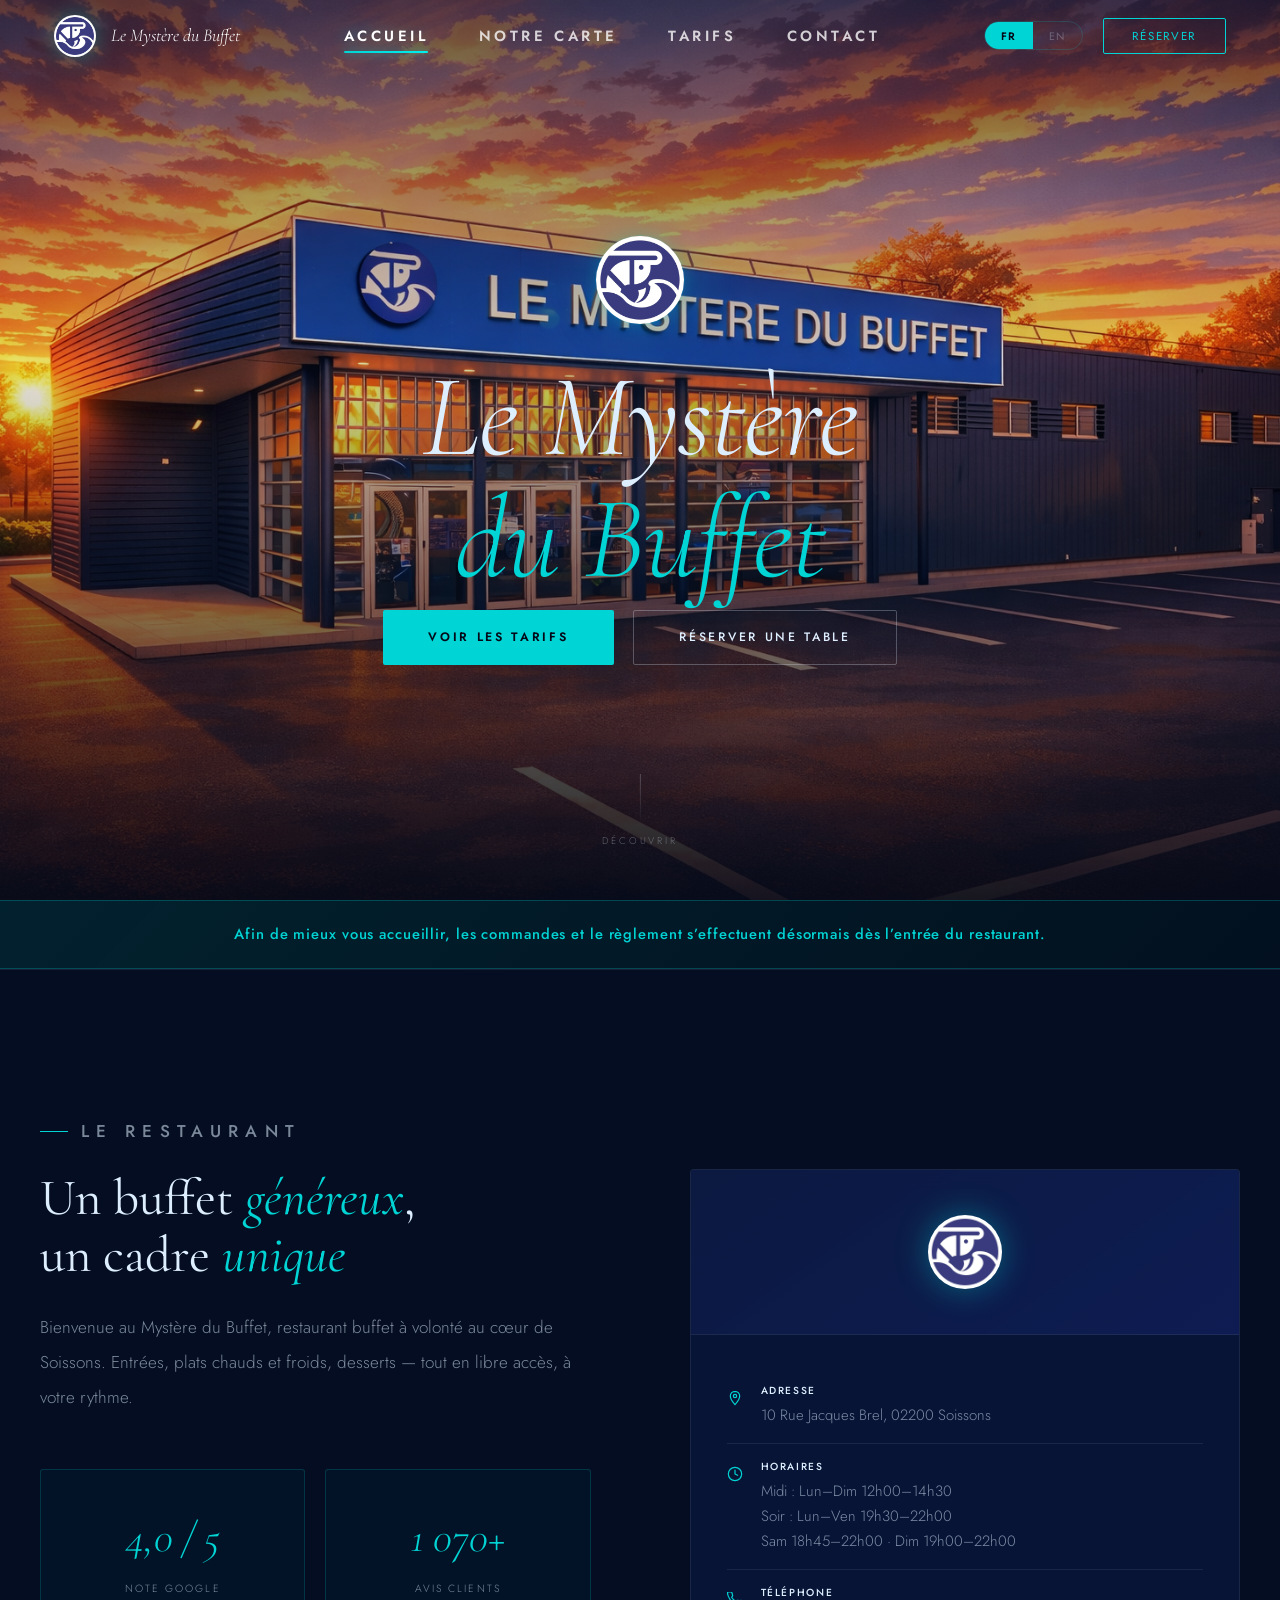
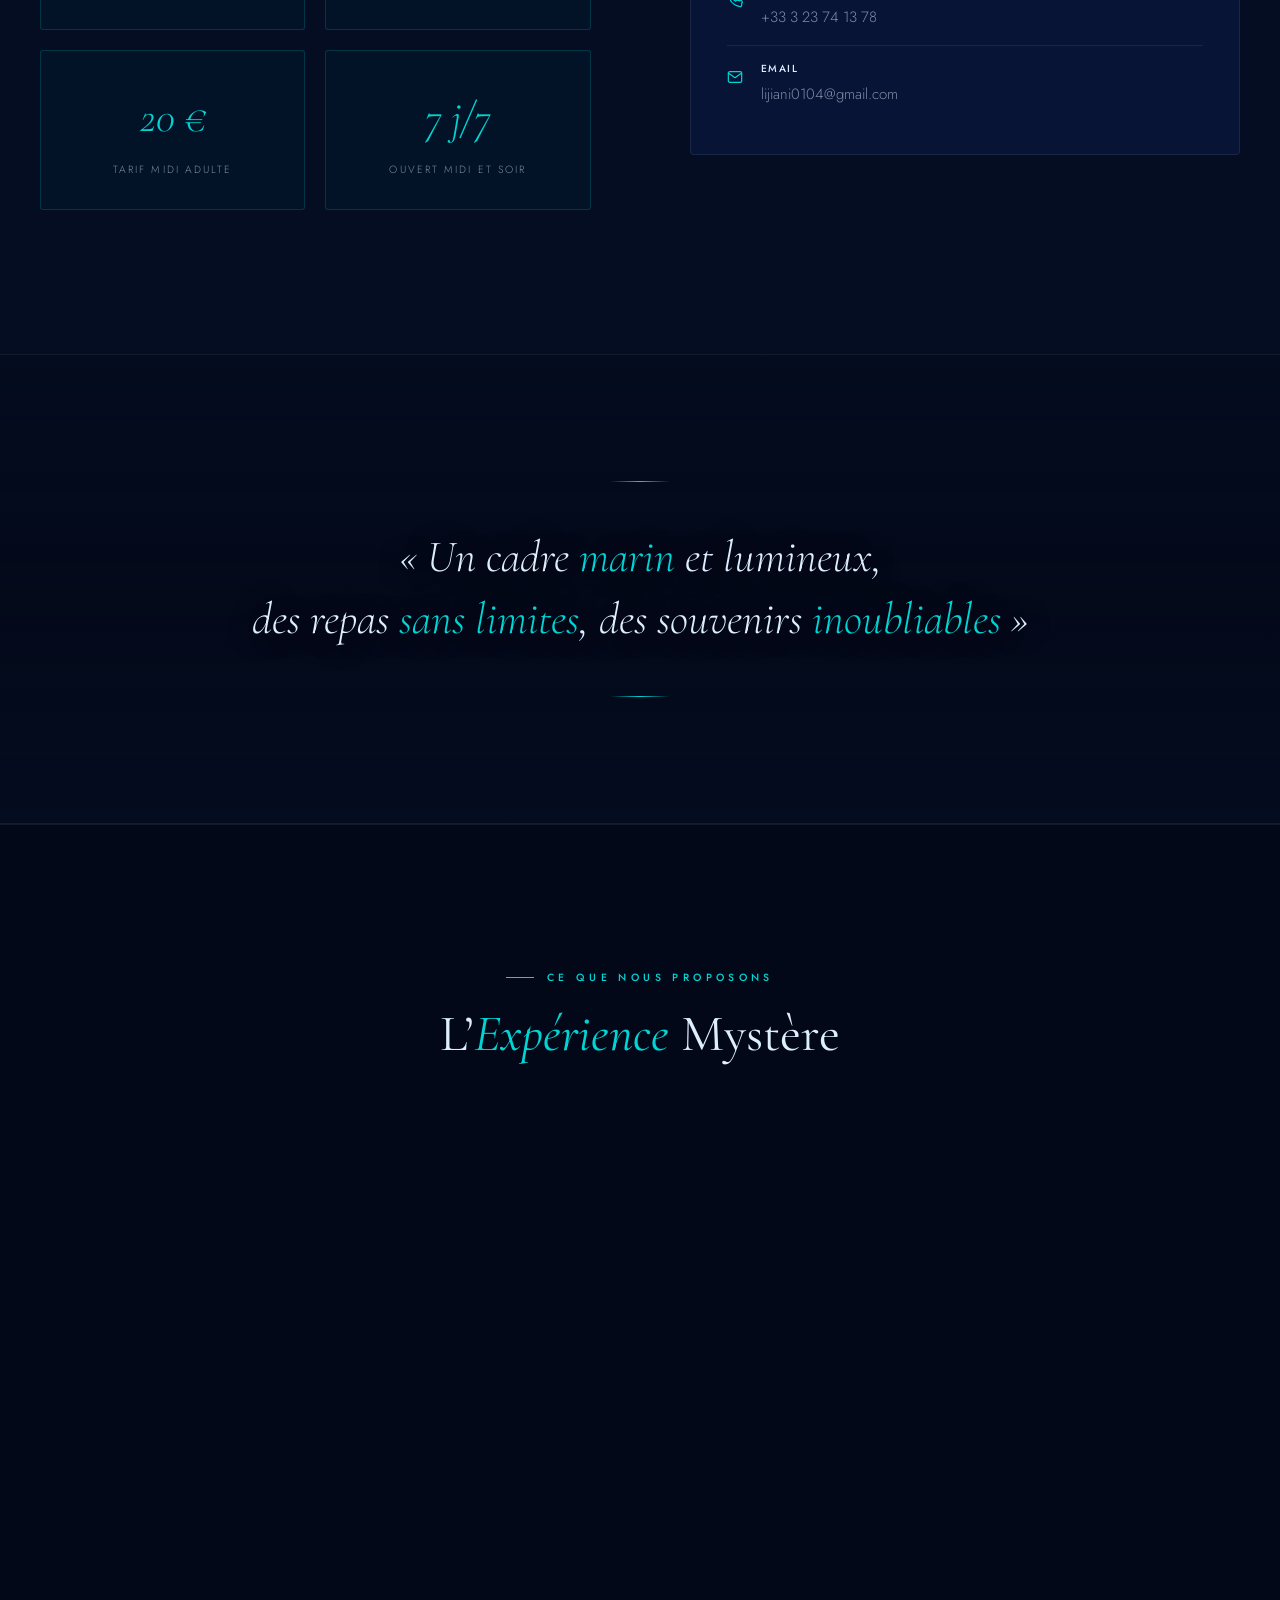
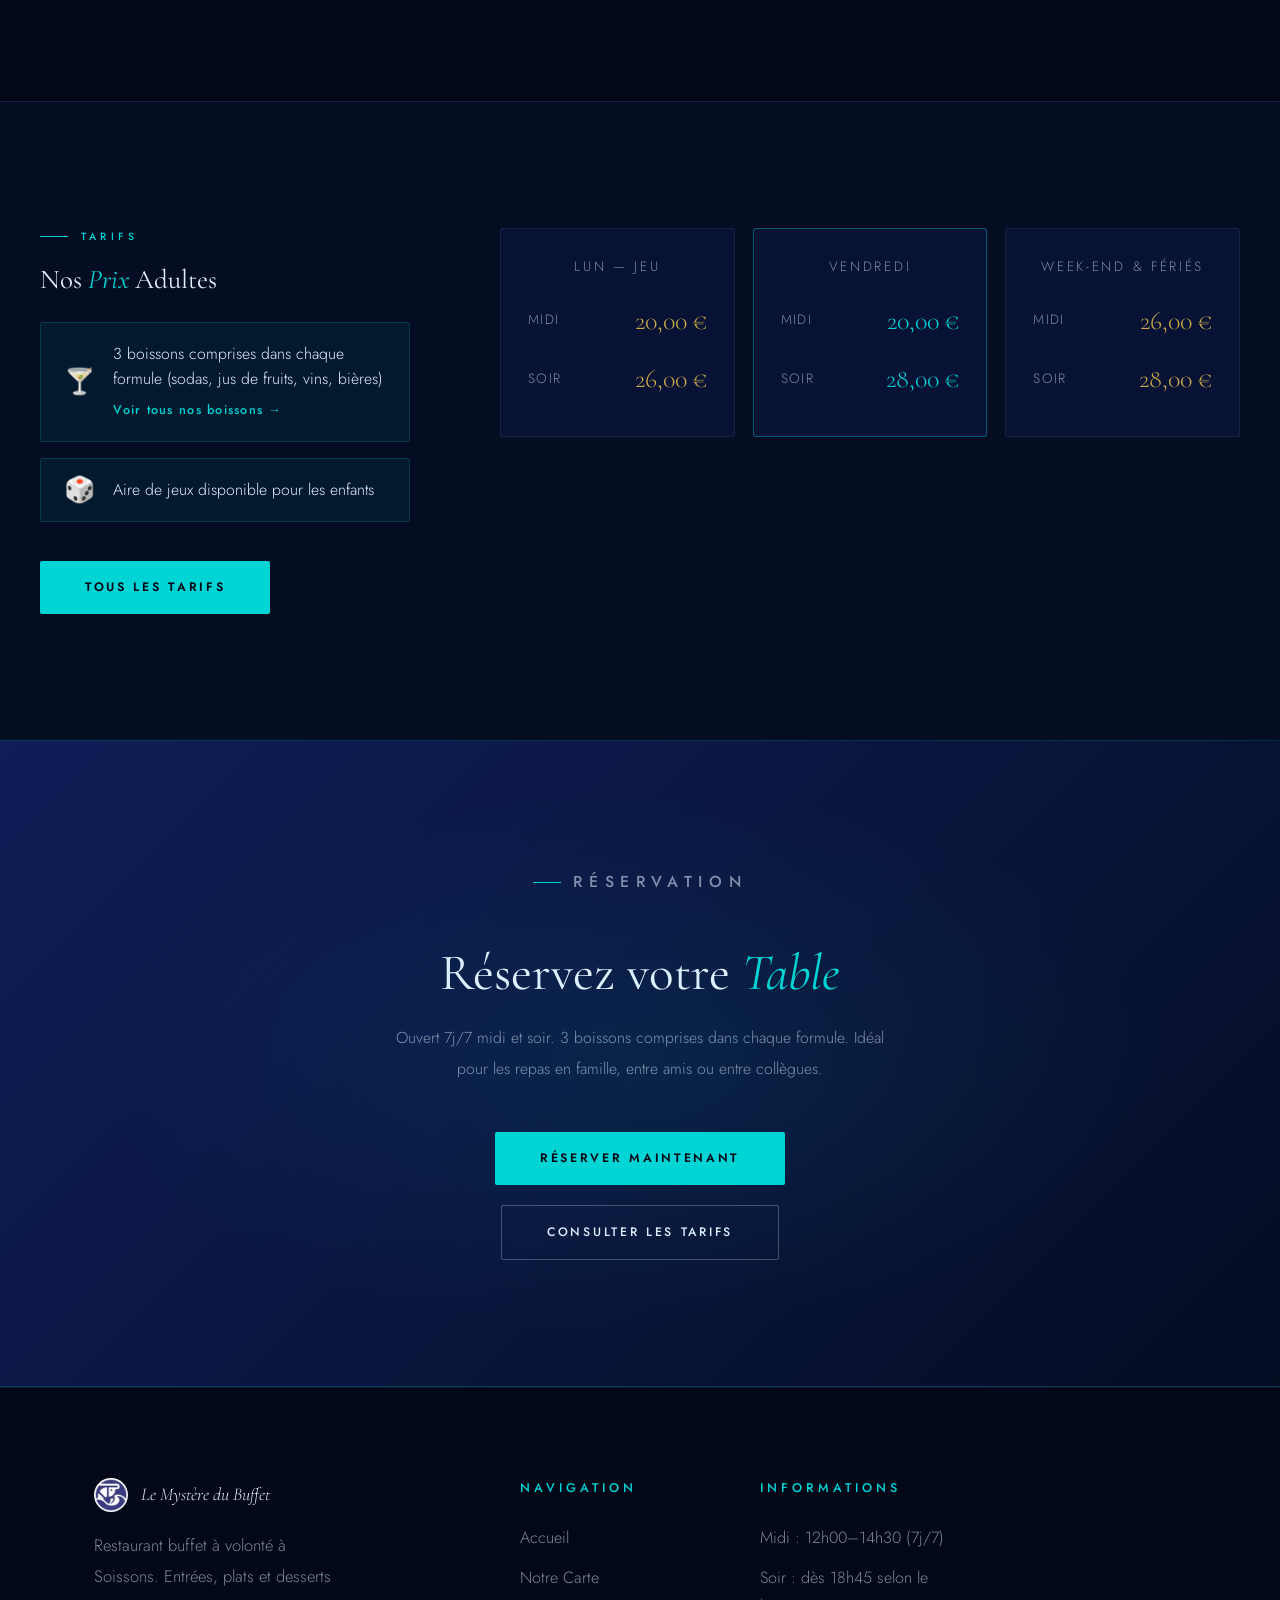
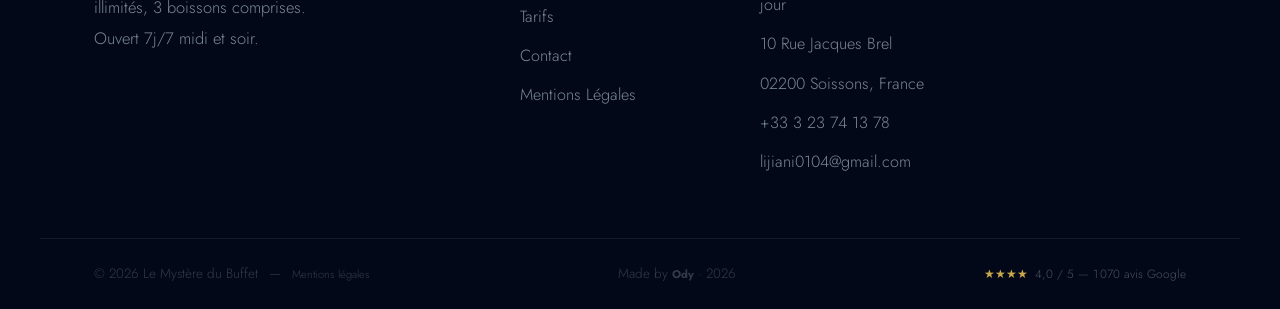
==== commit 87dde5d2: "image bg hero section, suppression badge hero Co-Authored-By: Claude Opus 4.6 (1M context) <noreply@" ====
--- a/index.html
+++ b/index.html
@@ -99,7 +99,7 @@
     }
     .hero-photo {
       position: absolute; inset: 0;
-      background: var(--dark);
+      background: url('assets/images/主页封面图2.png') center center / cover no-repeat;
     }
     .hero-fade {
       position: absolute; inset: 0;
@@ -416,7 +416,6 @@
   <div class="hero-photo"></div>
   <div class="hero-fade"></div>
   <div class="hero-c">
-    <div class="hero-badge" data-fr="Restaurant Buffet &#8212; Soissons, France" data-en="Buffet Restaurant &#8212; Soissons, France">Restaurant Buffet &#8212; Soissons, France</div>
     <img class="hero-logo" src="assets/images/logo.png" alt="Le Myst&#232;re du Buffet">
     <h1 class="hero-title">Le Myst&#232;re<br><span class="accent" data-fr="du Buffet" data-en="of the Buffet">du Buffet</span></h1>
     <div class="hero-btns">
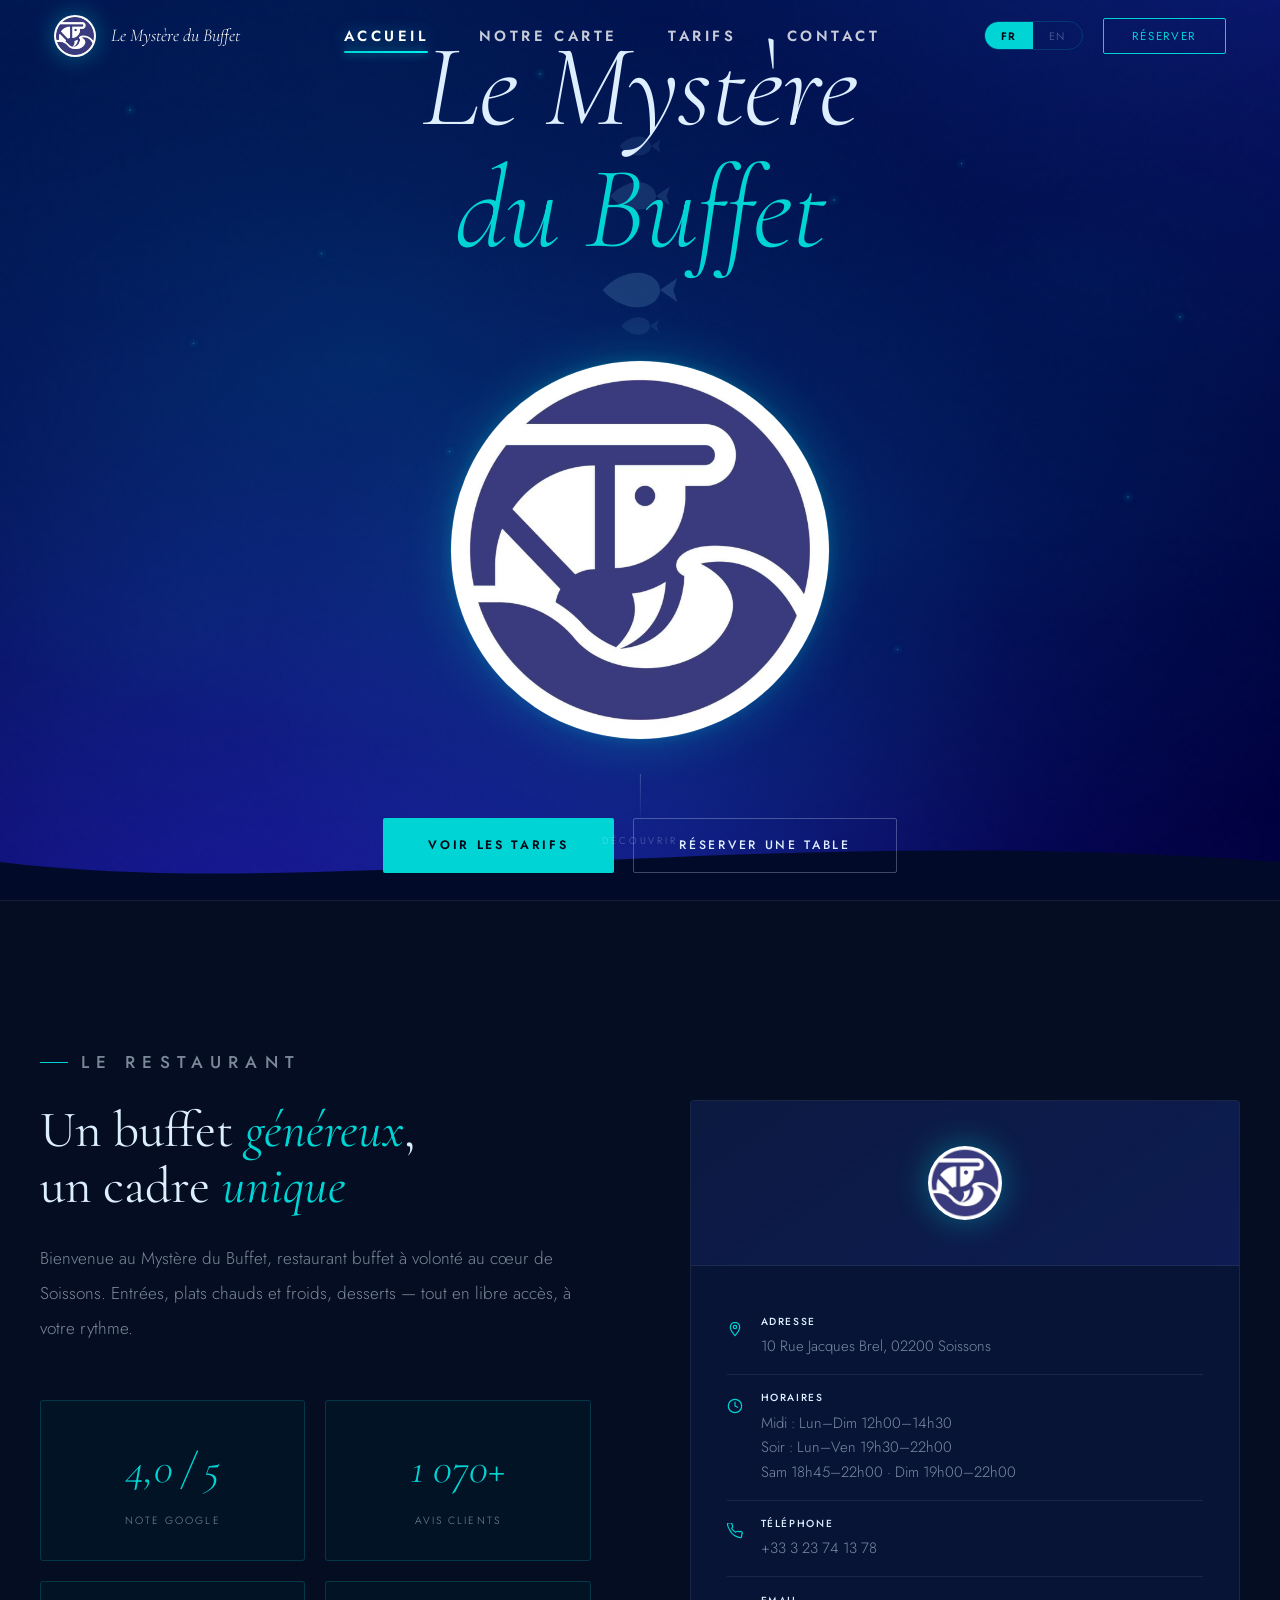
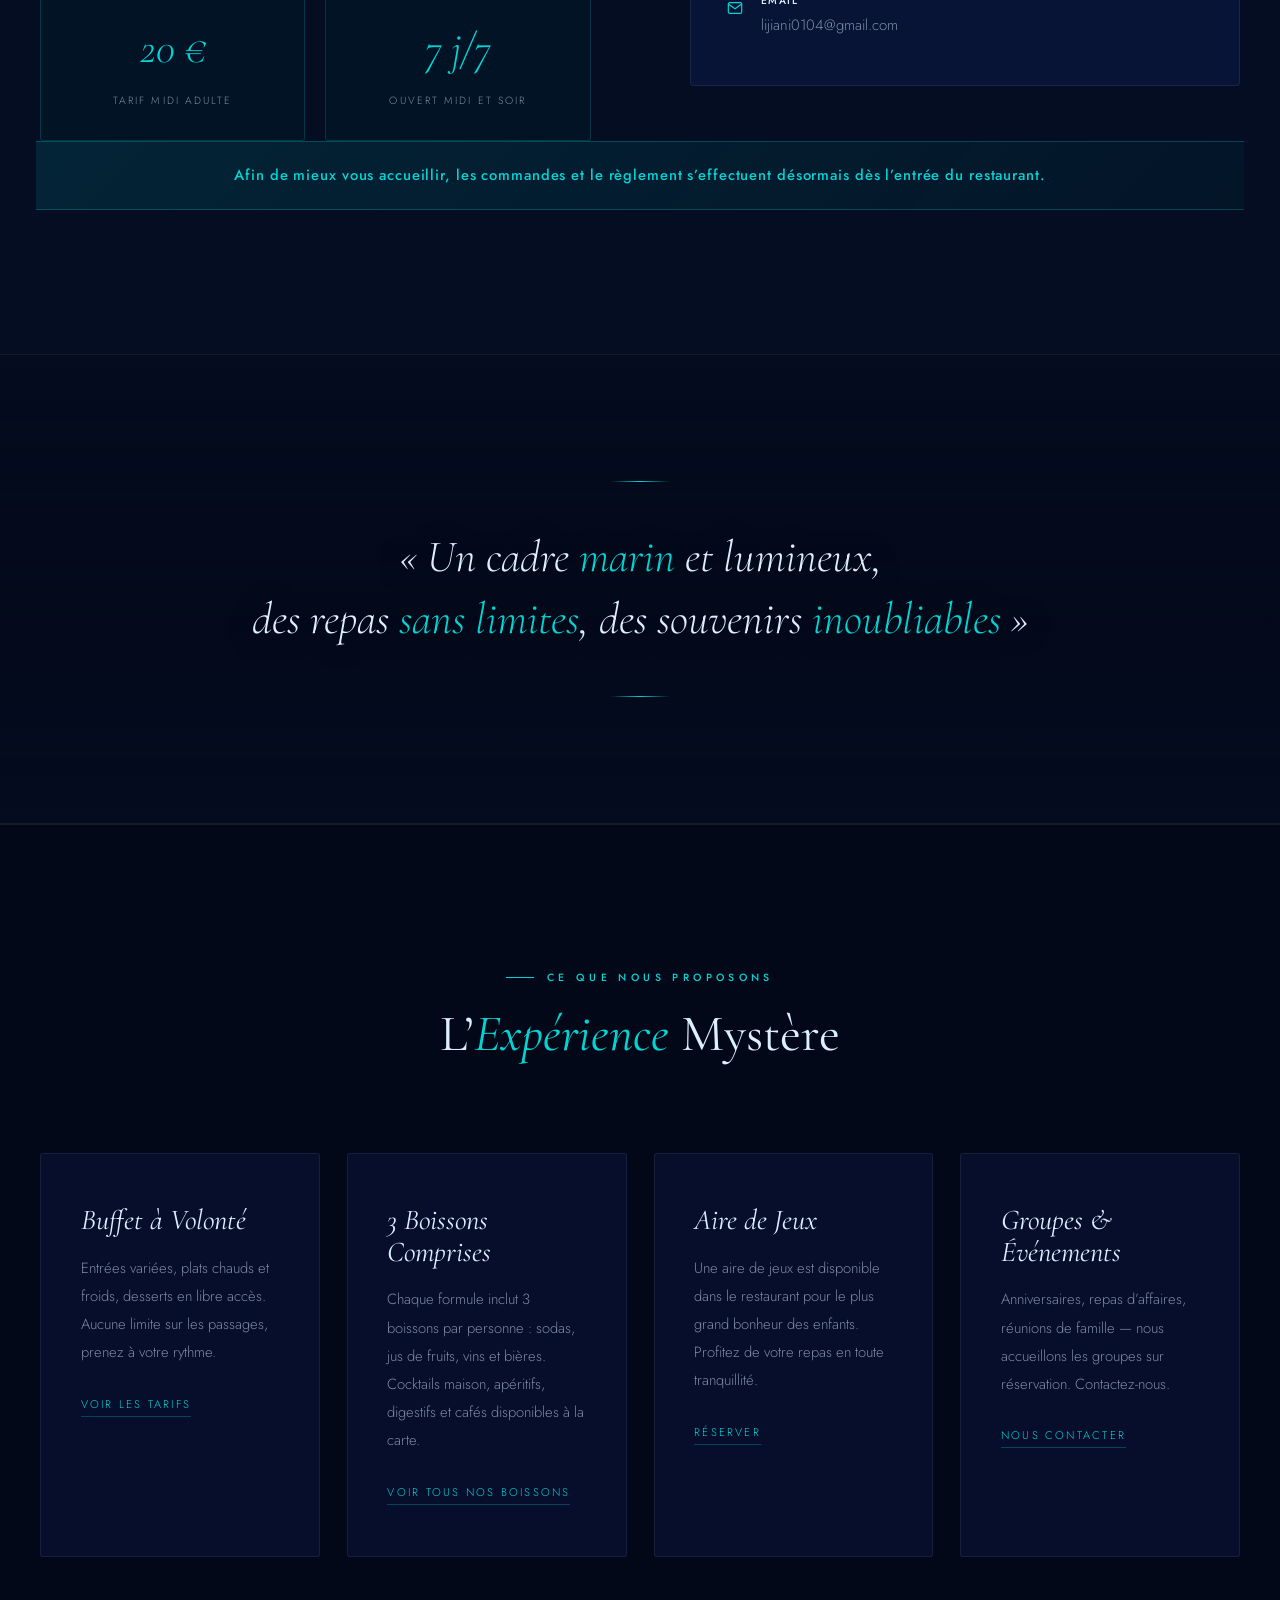
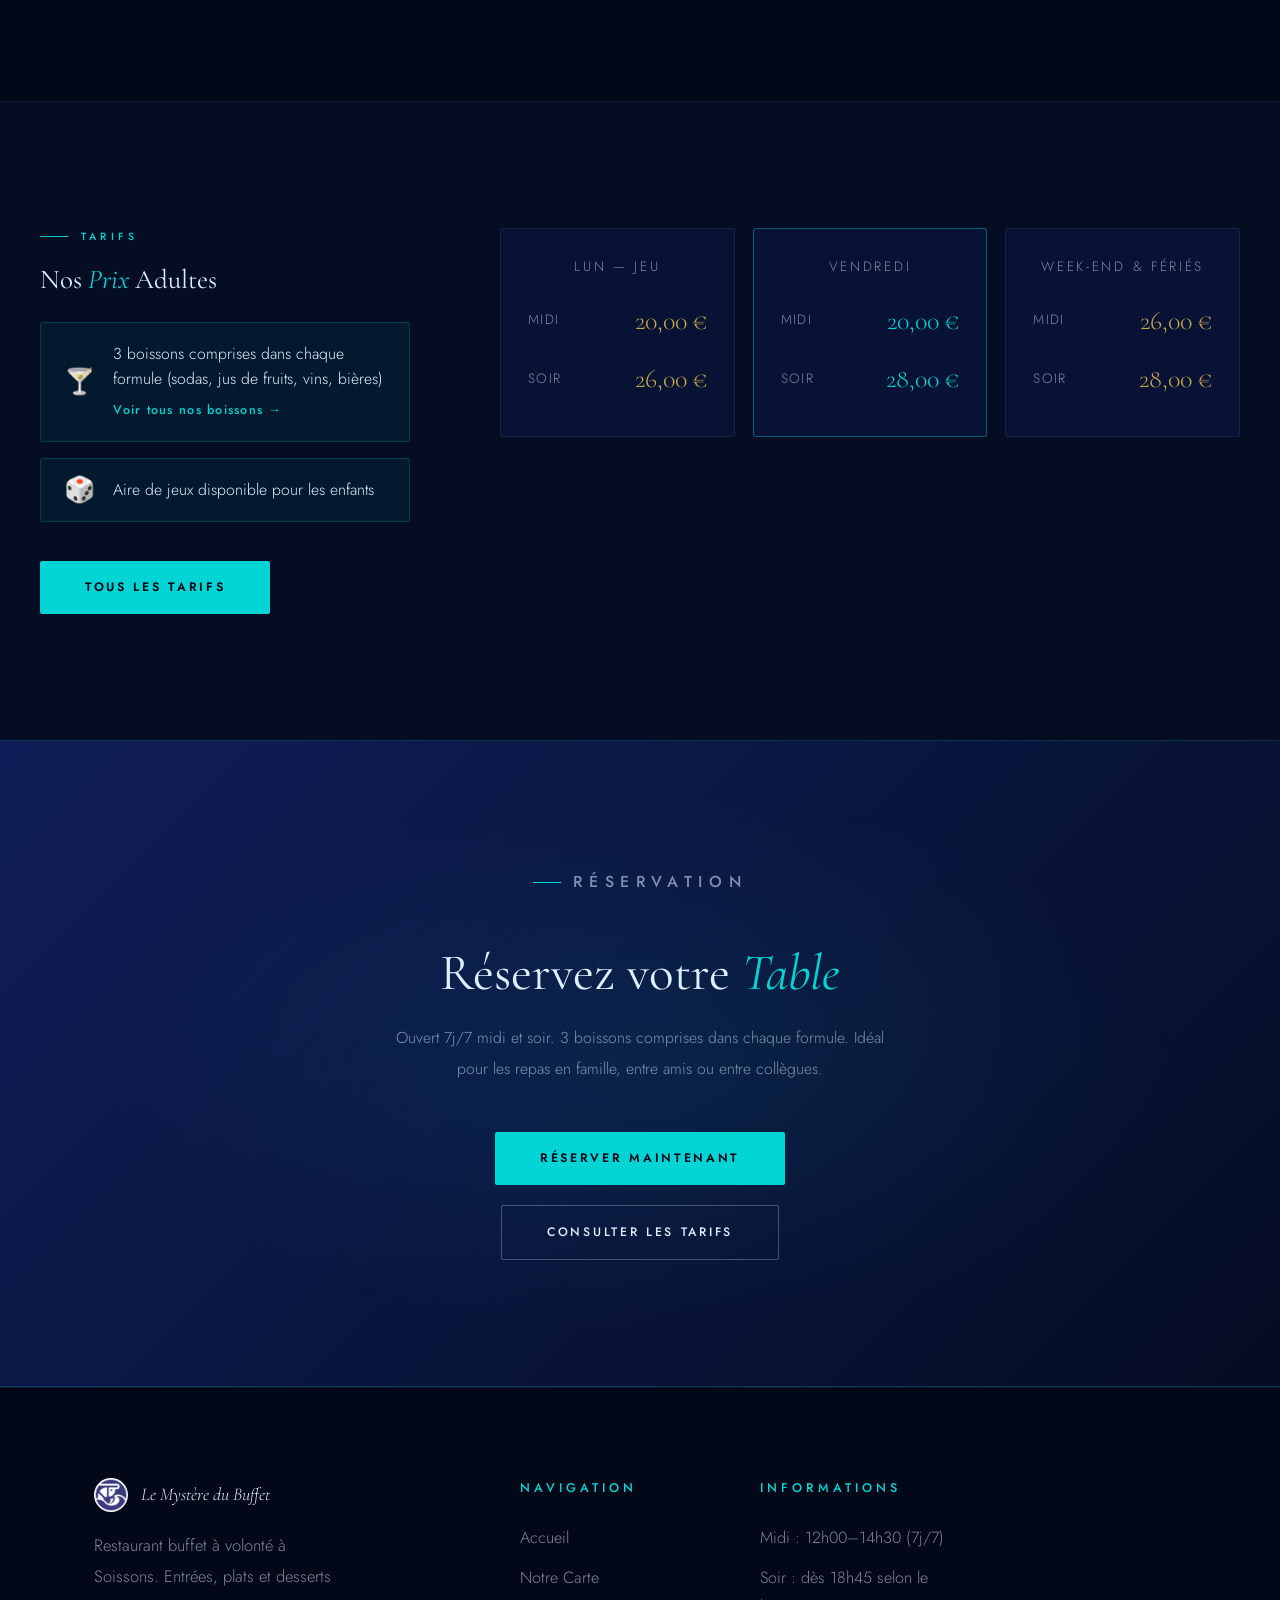
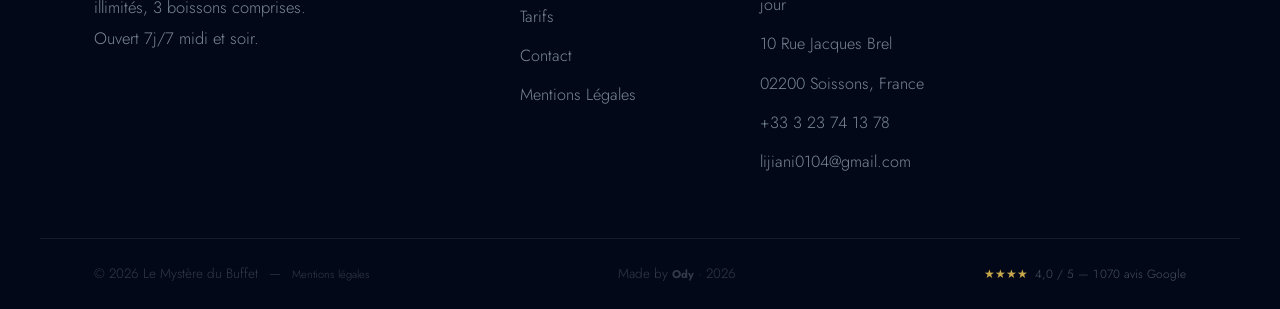
==== commit c48aff46: "hero section marine/aquarium: bg image, bulles, poissons, etoiles bioluminescentes, vague, logo agra" ====
--- a/index.html
+++ b/index.html
@@ -96,23 +96,151 @@
       position: relative; height: 100vh; min-height: 620px;
       display: flex; align-items: center; justify-content: center;
       text-align: center; overflow: hidden; z-index: 1;
-    }
-    .hero-photo {
-      position: absolute; inset: 0;
-      background: url('assets/images/主页封面图2.png') center center / cover no-repeat;
-    }
-    .hero-fade {
-      position: absolute; inset: 0;
+      background: url('assets/images/bluuee.png') center center / cover no-repeat;
+    }
+    #hero::before {
+      content: ''; position: absolute; inset: 0;
       background:
-        linear-gradient(180deg,
-          rgba(3,9,24,.6) 0%,
-          rgba(3,9,24,.08) 40%,
-          rgba(3,9,24,.92) 100%),
-        radial-gradient(ellipse at 50% 52%, rgba(0,80,160,.2) 0%, transparent 58%);
+        radial-gradient(ellipse at 30% 40%, rgba(0,180,220,.18) 0%, transparent 50%),
+        radial-gradient(ellipse at 70% 60%, rgba(0,140,200,.14) 0%, transparent 45%),
+        radial-gradient(circle at 50% 80%, rgba(0,212,212,.1) 0%, transparent 40%),
+        radial-gradient(ellipse at 15% 70%, rgba(0,200,180,.08) 0%, transparent 35%),
+        radial-gradient(ellipse at 85% 30%, rgba(0,160,220,.1) 0%, transparent 40%);
+      animation: caustics 8s ease-in-out infinite alternate;
+    }
+    #hero::after {
+      content: ''; position: absolute; inset: 0; pointer-events: none;
+      background:
+        linear-gradient(165deg, rgba(0,200,255,.06) 0%, transparent 40%),
+        linear-gradient(195deg, rgba(0,180,220,.04) 0%, transparent 35%),
+        linear-gradient(150deg, rgba(0,220,240,.05) 10%, transparent 50%);
+      animation: lightrays 10s ease-in-out infinite alternate;
+    }
+    .hero-wave {
+      position: absolute; bottom: -2px; left: 0; width: 100%; z-index: 1;
+      overflow: hidden; line-height: 0;
+    }
+    .hero-wave svg { width: 200%; height: 80px; animation: wave-move 8s linear infinite; }
+    .hero-wave svg path { fill: #020a2a; }
+    .hero-bubble {
+      position: absolute; border-radius: 50%; pointer-events: none;
+      background: radial-gradient(circle at 30% 30%, rgba(255,255,255,.15), rgba(0,200,220,.06));
+      border: 1px solid rgba(255,255,255,.08);
+      animation: bubble-rise linear infinite;
+    }
+    .hero-bubble:nth-child(1) { width: 8px; height: 8px; left: 12%; bottom: -10px; animation-duration: 9s; animation-delay: 0s; }
+    .hero-bubble:nth-child(2) { width: 5px; height: 5px; left: 28%; bottom: -10px; animation-duration: 11s; animation-delay: 2s; }
+    .hero-bubble:nth-child(3) { width: 12px; height: 12px; left: 45%; bottom: -10px; animation-duration: 13s; animation-delay: 1s; }
+    .hero-bubble:nth-child(4) { width: 6px; height: 6px; left: 62%; bottom: -10px; animation-duration: 10s; animation-delay: 3s; }
+    .hero-bubble:nth-child(5) { width: 9px; height: 9px; left: 78%; bottom: -10px; animation-duration: 12s; animation-delay: 0.5s; }
+    .hero-bubble:nth-child(6) { width: 4px; height: 4px; left: 90%; bottom: -10px; animation-duration: 14s; animation-delay: 4s; }
+    .hero-bubble:nth-child(7) { width: 7px; height: 7px; left: 35%; bottom: -10px; animation-duration: 10s; animation-delay: 5s; }
+    .hero-bubble:nth-child(8) { width: 10px; height: 10px; left: 55%; bottom: -10px; animation-duration: 11s; animation-delay: 2.5s; }
+    .hero-bubble:nth-child(9) { width: 6px; height: 6px; left: 8%; bottom: -10px; animation-duration: 13s; animation-delay: 1.5s; }
+    .hero-bubble:nth-child(10) { width: 11px; height: 11px; left: 22%; bottom: -10px; animation-duration: 9.5s; animation-delay: 3.5s; }
+    .hero-bubble:nth-child(11) { width: 4px; height: 4px; left: 40%; bottom: -10px; animation-duration: 14s; animation-delay: 6s; }
+    .hero-bubble:nth-child(12) { width: 7px; height: 7px; left: 52%; bottom: -10px; animation-duration: 10.5s; animation-delay: 4.5s; }
+    .hero-bubble:nth-child(13) { width: 5px; height: 5px; left: 68%; bottom: -10px; animation-duration: 12.5s; animation-delay: 1s; }
+    .hero-bubble:nth-child(14) { width: 9px; height: 9px; left: 82%; bottom: -10px; animation-duration: 11.5s; animation-delay: 5.5s; }
+    .hero-bubble:nth-child(15) { width: 3px; height: 3px; left: 95%; bottom: -10px; animation-duration: 13.5s; animation-delay: 7s; }
+    @keyframes caustics {
+      0% { opacity: .5; transform: scale(1) rotate(0deg); }
+      100% { opacity: 1; transform: scale(1.08) rotate(.5deg); }
+    }
+    @keyframes lightrays {
+      0% { opacity: .4; transform: translateX(-3%); }
+      100% { opacity: .8; transform: translateX(3%); }
+    }
+    @keyframes bubble-rise {
+      0% { transform: translateY(0) translateX(0) scale(1); opacity: 0; }
+      10% { opacity: .6; }
+      90% { opacity: .3; }
+      100% { transform: translateY(-100vh) translateX(20px) scale(.6); opacity: 0; }
+    }
+    @keyframes wave-move {
+      0% { transform: translateX(0); }
+      100% { transform: translateX(-50%); }
+    }
+    .hero-star {
+      position: absolute; pointer-events: none; border-radius: 50%;
+      background: radial-gradient(circle, rgba(0,180,200,.5), rgba(0,140,170,.2) 50%, transparent 70%);
+      box-shadow: 0 0 4px 1px rgba(0,160,180,.2), 0 0 8px 2px rgba(0,140,170,.08);
+      animation: twinkle ease-in-out infinite;
+    }
+    .hero-star:nth-child(16) { width: 4px; height: 4px; top: 12%; left: 10%; animation-duration: 3s; animation-delay: 0s; }
+    .hero-star:nth-child(17) { width: 3px; height: 3px; top: 28%; left: 25%; animation-duration: 4s; animation-delay: 1.2s; }
+    .hero-star:nth-child(18) { width: 4px; height: 4px; top: 8%; left: 42%; animation-duration: 3.5s; animation-delay: .5s; }
+    .hero-star:nth-child(19) { width: 3px; height: 3px; top: 45%; left: 58%; animation-duration: 4.5s; animation-delay: 2s; }
+    .hero-star:nth-child(20) { width: 3px; height: 3px; top: 18%; left: 75%; animation-duration: 3.2s; animation-delay: .8s; }
+    .hero-star:nth-child(21) { width: 4px; height: 4px; top: 55%; left: 88%; animation-duration: 4.2s; animation-delay: 1.5s; }
+    .hero-star:nth-child(22) { width: 3px; height: 3px; top: 38%; left: 15%; animation-duration: 3.8s; animation-delay: 2.5s; }
+    .hero-star:nth-child(23) { width: 3px; height: 3px; top: 65%; left: 50%; animation-duration: 5s; animation-delay: .3s; }
+    .hero-star:nth-child(24) { width: 4px; height: 4px; top: 22%; left: 65%; animation-duration: 3.6s; animation-delay: 1.8s; }
+    .hero-star:nth-child(25) { width: 3px; height: 3px; top: 50%; left: 35%; animation-duration: 4.8s; animation-delay: 3s; }
+    .hero-star:nth-child(26) { width: 3px; height: 3px; top: 72%; left: 70%; animation-duration: 3.4s; animation-delay: .6s; }
+    .hero-star:nth-child(27) { width: 4px; height: 4px; top: 35%; left: 92%; animation-duration: 4.4s; animation-delay: 2.2s; }
+    @keyframes twinkle {
+      0%, 100% { opacity: 0; transform: scale(.5); }
+      30% { opacity: .4; transform: scale(1.2); }
+      50% { opacity: .25; transform: scale(1); }
+      70% { opacity: .45; transform: scale(1.1); }
+    }
+    .hero-fish {
+      position: absolute; pointer-events: none; z-index: 1;
+      opacity: .25;
+      animation: swim linear infinite;
+    }
+    .hero-fish svg { width: 100%; height: 100%; }
+    .hero-fish svg path { fill: rgba(120,180,220,.8); }
+    .hero-fish:nth-child(28) { width: 80px; height: 40px; top: 30%; animation-duration: 18s; animation-delay: 0s; }
+    .hero-fish:nth-child(29) { width: 56px; height: 28px; top: 55%; animation-duration: 22s; animation-delay: 4s; opacity: .18; }
+    .hero-fish:nth-child(30) { width: 70px; height: 35px; top: 42%; animation-duration: 20s; animation-delay: 8s; opacity: .22; }
+    .hero-fish:nth-child(31) { width: 48px; height: 24px; top: 68%; animation-duration: 25s; animation-delay: 2s; opacity: .15; }
+    .hero-fish:nth-child(32) { width: 64px; height: 32px; top: 20%; animation-duration: 23s; animation-delay: 10s; opacity: .2; }
+    .hero-fish:nth-child(33) { width: 44px; height: 22px; top: 15%; animation-duration: 26s; animation-delay: 6s; opacity: .15; }
+    .hero-fish:nth-child(34) { width: 60px; height: 30px; top: 75%; animation-duration: 19s; animation-delay: 12s; opacity: .22; }
+    .hero-fish:nth-child(35) { width: 52px; height: 26px; top: 48%; animation-duration: 24s; animation-delay: 3s; opacity: .18; }
+    .hero-fish:nth-child(36) { width: 72px; height: 36px; top: 60%; animation-duration: 21s; animation-delay: 7s; opacity: .2; }
+    .hero-fish:nth-child(37) { width: 40px; height: 20px; top: 35%; animation-duration: 27s; animation-delay: 14s; opacity: .14; }
+    @keyframes swim {
+      0% { right: -60px; transform: translateY(0); }
+      25% { transform: translateY(-12px); }
+      50% { transform: translateY(8px); }
+      75% { transform: translateY(-6px); }
+      100% { right: 105%; transform: translateY(0); }
+    }
+    .hero-seaweed {
+      position: absolute; bottom: 0; left: 0; width: 100%; height: 120px; z-index: 1; pointer-events: none;
+    }
+    .hero-seaweed .algue {
+      position: absolute; bottom: 0; width: 18px;
+      transform-origin: bottom center;
+      animation: sway ease-in-out infinite;
+    }
+    .hero-seaweed .algue path { fill: #0a3a5c; }
+    .hero-seaweed .algue:nth-child(odd) path { fill: #0d4a6e; }
+    .hero-seaweed .algue:nth-child(1) { left: 3%; height: 90px; animation-duration: 4s; }
+    .hero-seaweed .algue:nth-child(2) { left: 8%; height: 70px; animation-duration: 3.5s; animation-delay: .5s; }
+    .hero-seaweed .algue:nth-child(3) { left: 14%; height: 100px; animation-duration: 4.5s; animation-delay: .2s; }
+    .hero-seaweed .algue:nth-child(4) { left: 20%; height: 60px; animation-duration: 3.8s; animation-delay: 1s; }
+    .hero-seaweed .algue:nth-child(5) { left: 27%; height: 85px; animation-duration: 4.2s; animation-delay: .7s; }
+    .hero-seaweed .algue:nth-child(6) { left: 35%; height: 75px; animation-duration: 3.6s; animation-delay: 1.2s; }
+    .hero-seaweed .algue:nth-child(7) { left: 43%; height: 95px; animation-duration: 4.8s; animation-delay: .3s; }
+    .hero-seaweed .algue:nth-child(8) { left: 50%; height: 65px; animation-duration: 3.4s; animation-delay: .9s; }
+    .hero-seaweed .algue:nth-child(9) { left: 58%; height: 80px; animation-duration: 4.1s; animation-delay: 1.5s; }
+    .hero-seaweed .algue:nth-child(10) { left: 65%; height: 105px; animation-duration: 4.6s; animation-delay: .4s; }
+    .hero-seaweed .algue:nth-child(11) { left: 72%; height: 70px; animation-duration: 3.7s; animation-delay: 1.1s; }
+    .hero-seaweed .algue:nth-child(12) { left: 80%; height: 90px; animation-duration: 4.3s; animation-delay: .6s; }
+    .hero-seaweed .algue:nth-child(13) { left: 87%; height: 60px; animation-duration: 3.9s; animation-delay: 1.3s; }
+    .hero-seaweed .algue:nth-child(14) { left: 93%; height: 80px; animation-duration: 4.4s; animation-delay: .8s; }
+    @keyframes sway {
+      0%, 100% { transform: rotate(-5deg); }
+      50% { transform: rotate(5deg); }
     }
     .hero-c {
       position: relative; z-index: 2;
       padding: 0 1.5rem; max-width: 860px; width: 100%;
+      display: flex; flex-direction: column; align-items: center; gap: 2.5rem;
     }
     .hero-badge {
       display: inline-flex; align-items: center; gap: .55rem;
@@ -123,7 +251,7 @@
       background: rgba(0,212,212,.05);
     }
     .hero-logo {
-      width: 90px; height: 90px; border-radius: 50%;
+      width: 380px; height: 380px; border-radius: 50%;
       margin: 0 auto 1.8rem;
       border: 1px solid rgba(0,212,212,.3);
       box-shadow: 0 0 50px rgba(0,212,212,.24), 0 0 14px rgba(0,212,212,.16);
@@ -131,7 +259,7 @@
     .hero-title {
       font-size: clamp(3rem, 9.5vw, 6.5rem);
       font-weight: 300; font-style: italic;
-      line-height: 1.04; letter-spacing: -.01em; margin-bottom: .55rem;
+      line-height: 1.04; letter-spacing: -.01em; margin-bottom: 2.5rem;
     }
     .hero-title .accent { color: var(--teal); }
     .hero-sub {
@@ -413,11 +541,49 @@
 </nav>
 
 <section id="hero">
-  <div class="hero-photo"></div>
-  <div class="hero-fade"></div>
+  <div class="hero-bubble"></div>
+  <div class="hero-bubble"></div>
+  <div class="hero-bubble"></div>
+  <div class="hero-bubble"></div>
+  <div class="hero-bubble"></div>
+  <div class="hero-bubble"></div>
+  <div class="hero-bubble"></div>
+  <div class="hero-bubble"></div>
+  <div class="hero-bubble"></div>
+  <div class="hero-bubble"></div>
+  <div class="hero-bubble"></div>
+  <div class="hero-bubble"></div>
+  <div class="hero-bubble"></div>
+  <div class="hero-bubble"></div>
+  <div class="hero-bubble"></div>
+  <div class="hero-star"></div>
+  <div class="hero-star"></div>
+  <div class="hero-star"></div>
+  <div class="hero-star"></div>
+  <div class="hero-star"></div>
+  <div class="hero-star"></div>
+  <div class="hero-star"></div>
+  <div class="hero-star"></div>
+  <div class="hero-star"></div>
+  <div class="hero-star"></div>
+  <div class="hero-star"></div>
+  <div class="hero-star"></div>
+  <div class="hero-fish"><svg viewBox="0 0 60 30"><path d="M45,15 C45,8 38,2 28,2 C18,2 8,8 2,15 C8,22 18,28 28,28 C38,28 45,22 45,15 Z M45,15 L58,6 L55,15 L58,24 Z"/></svg></div>
+  <div class="hero-fish"><svg viewBox="0 0 60 30"><path d="M45,15 C45,8 38,2 28,2 C18,2 8,8 2,15 C8,22 18,28 28,28 C38,28 45,22 45,15 Z M45,15 L58,6 L55,15 L58,24 Z"/></svg></div>
+  <div class="hero-fish"><svg viewBox="0 0 60 30"><path d="M45,15 C45,8 38,2 28,2 C18,2 8,8 2,15 C8,22 18,28 28,28 C38,28 45,22 45,15 Z M45,15 L58,6 L55,15 L58,24 Z"/></svg></div>
+  <div class="hero-fish"><svg viewBox="0 0 60 30"><path d="M45,15 C45,8 38,2 28,2 C18,2 8,8 2,15 C8,22 18,28 28,28 C38,28 45,22 45,15 Z M45,15 L58,6 L55,15 L58,24 Z"/></svg></div>
+  <div class="hero-fish"><svg viewBox="0 0 60 30"><path d="M45,15 C45,8 38,2 28,2 C18,2 8,8 2,15 C8,22 18,28 28,28 C38,28 45,22 45,15 Z M45,15 L58,6 L55,15 L58,24 Z"/></svg></div>
+  <div class="hero-fish"><svg viewBox="0 0 60 30"><path d="M45,15 C45,8 38,2 28,2 C18,2 8,8 2,15 C8,22 18,28 28,28 C38,28 45,22 45,15 Z M45,15 L58,6 L55,15 L58,24 Z"/></svg></div>
+  <div class="hero-fish"><svg viewBox="0 0 60 30"><path d="M45,15 C45,8 38,2 28,2 C18,2 8,8 2,15 C8,22 18,28 28,28 C38,28 45,22 45,15 Z M45,15 L58,6 L55,15 L58,24 Z"/></svg></div>
+  <div class="hero-fish"><svg viewBox="0 0 60 30"><path d="M45,15 C45,8 38,2 28,2 C18,2 8,8 2,15 C8,22 18,28 28,28 C38,28 45,22 45,15 Z M45,15 L58,6 L55,15 L58,24 Z"/></svg></div>
+  <div class="hero-fish"><svg viewBox="0 0 60 30"><path d="M45,15 C45,8 38,2 28,2 C18,2 8,8 2,15 C8,22 18,28 28,28 C38,28 45,22 45,15 Z M45,15 L58,6 L55,15 L58,24 Z"/></svg></div>
+  <div class="hero-fish"><svg viewBox="0 0 60 30"><path d="M45,15 C45,8 38,2 28,2 C18,2 8,8 2,15 C8,22 18,28 28,28 C38,28 45,22 45,15 Z M45,15 L58,6 L55,15 L58,24 Z"/></svg></div>
+  <div class="hero-wave">
+    <svg viewBox="0 0 1200 80" preserveAspectRatio="none"><path d="M0,40 C150,80 350,0 600,40 C850,80 1050,0 1200,40 L1200,80 L0,80 Z"/></svg>
+  </div>
   <div class="hero-c">
+    <h1 class="hero-title">Le Myst&#232;re<br><span class="accent" data-fr="du Buffet" data-en="of the Buffet">du Buffet</span></h1>
     <img class="hero-logo" src="assets/images/logo.png" alt="Le Myst&#232;re du Buffet">
-    <h1 class="hero-title">Le Myst&#232;re<br><span class="accent" data-fr="du Buffet" data-en="of the Buffet">du Buffet</span></h1>
     <div class="hero-btns">
       <a href="pages/tarifs.html" class="btn btn-t" data-fr="Voir les Tarifs" data-en="View Pricing">Voir les Tarifs</a>
       <a href="pages/contact.html" class="btn btn-o" data-fr="R&#233;server une Table" data-en="Book a Table">R&#233;server une Table</a>
@@ -428,12 +594,6 @@
     <span data-fr="D&#233;couvrir" data-en="Discover">D&#233;couvrir</span>
   </div>
 </section>
-
-<div class="info-banner" data-reveal>
-  <div class="wrap" style="text-align:center">
-    <p data-fr="Afin de mieux vous accueillir, les commandes et le r&#232;glement s&#8217;effectuent d&#233;sormais d&#232;s l&#8217;entr&#233;e du restaurant." data-en="To better welcome you, orders and payments are now made at the entrance of the restaurant.">Afin de mieux vous accueillir, les commandes et le r&#232;glement s&#8217;effectuent d&#233;sormais d&#232;s l&#8217;entr&#233;e du restaurant.</p>
-  </div>
-</div>
 
 <section id="about">
   <div class="about-grid">
@@ -459,6 +619,12 @@
           <div class="irow"><span class="iico"><svg viewBox="0 0 24 24"><path d="M4 4h16c1.1 0 2 .9 2 2v12c0 1.1-.9 2-2 2H4c-1.1 0-2-.9-2-2V6c0-1.1.9-2 2-2z"/><polyline points="22,6 12,13 2,6"/></svg></span><div class="itxt"><strong>Email</strong><a href="mailto:lijiani0104@gmail.com">lijiani0104@gmail.com</a></div></div>
         </div>
       </div>
+    </div>
+  </div>
+
+  <div class="info-banner" data-reveal>
+    <div class="wrap" style="text-align:center">
+      <p data-fr="Afin de mieux vous accueillir, les commandes et le r&#232;glement s&#8217;effectuent d&#233;sormais d&#232;s l&#8217;entr&#233;e du restaurant." data-en="To better welcome you, orders and payments are now made at the entrance of the restaurant.">Afin de mieux vous accueillir, les commandes et le r&#232;glement s&#8217;effectuent d&#233;sormais d&#232;s l&#8217;entr&#233;e du restaurant.</p>
     </div>
   </div>
 </section>
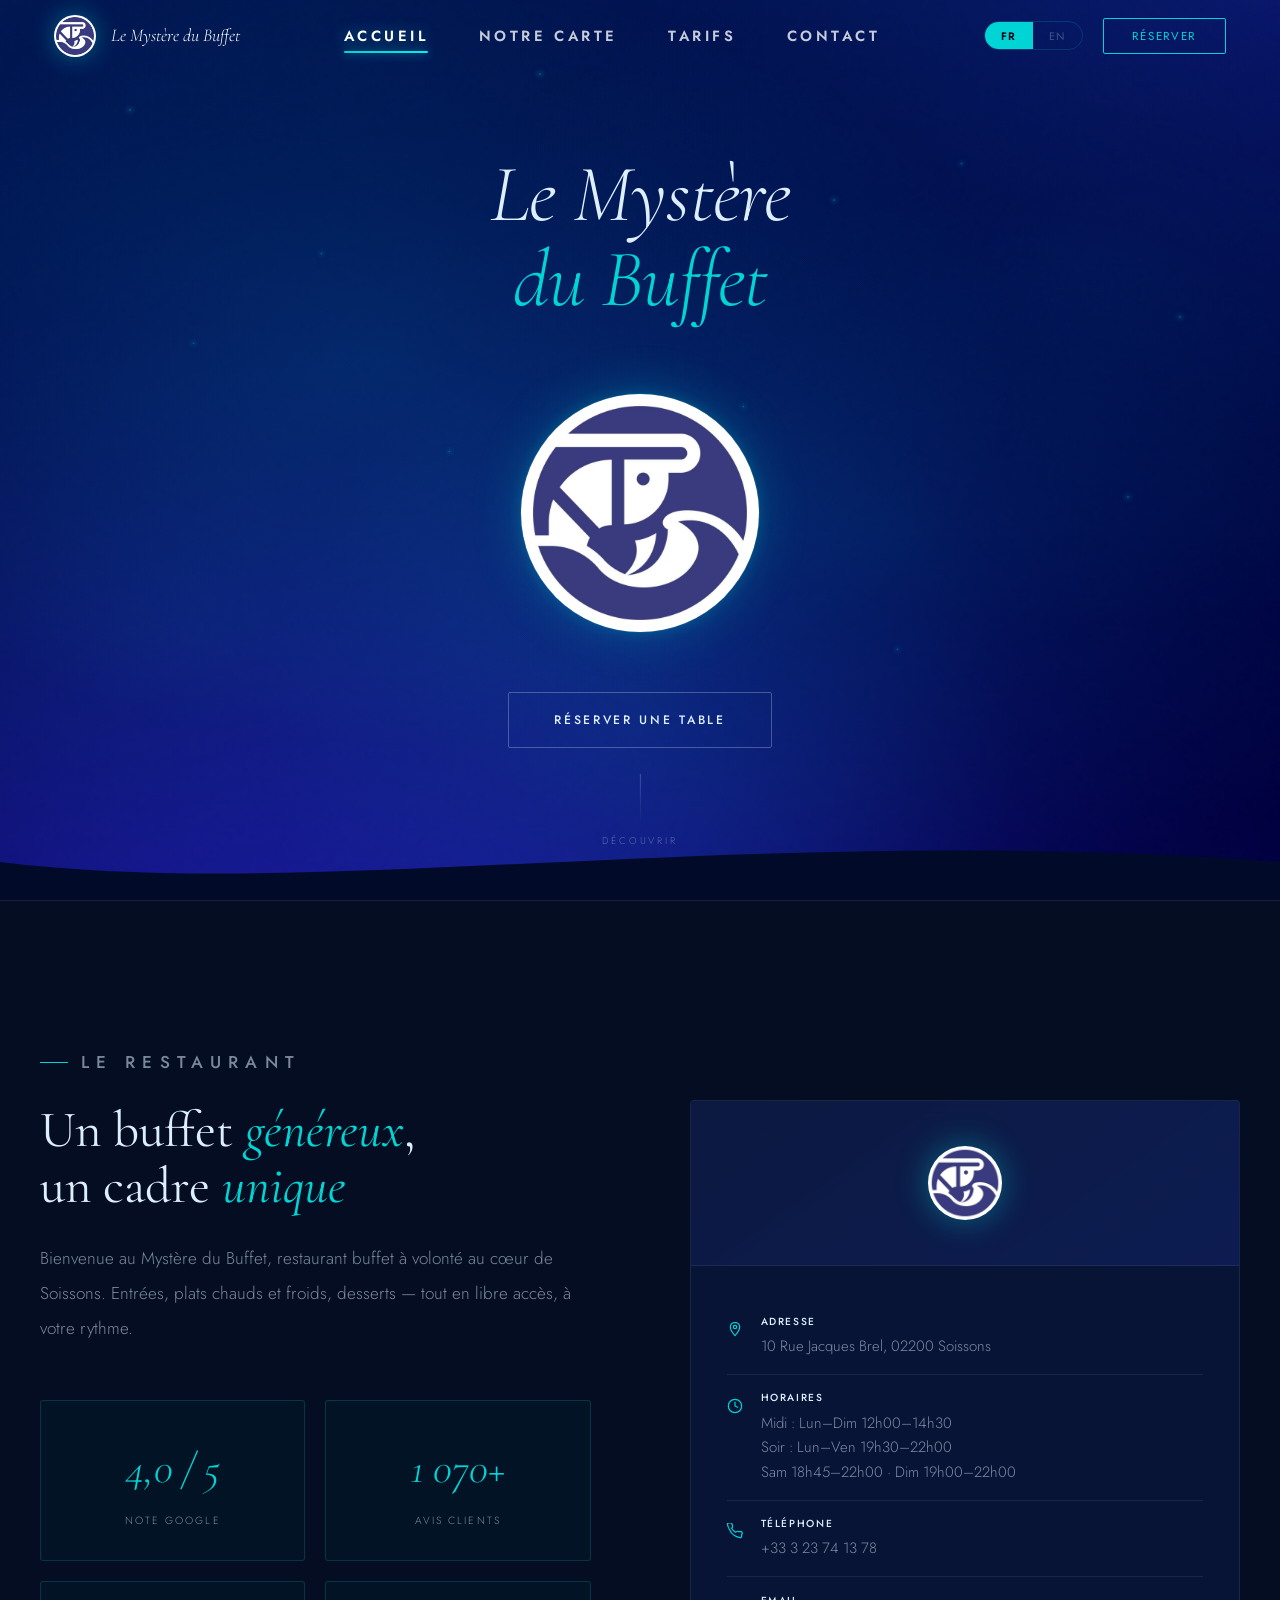
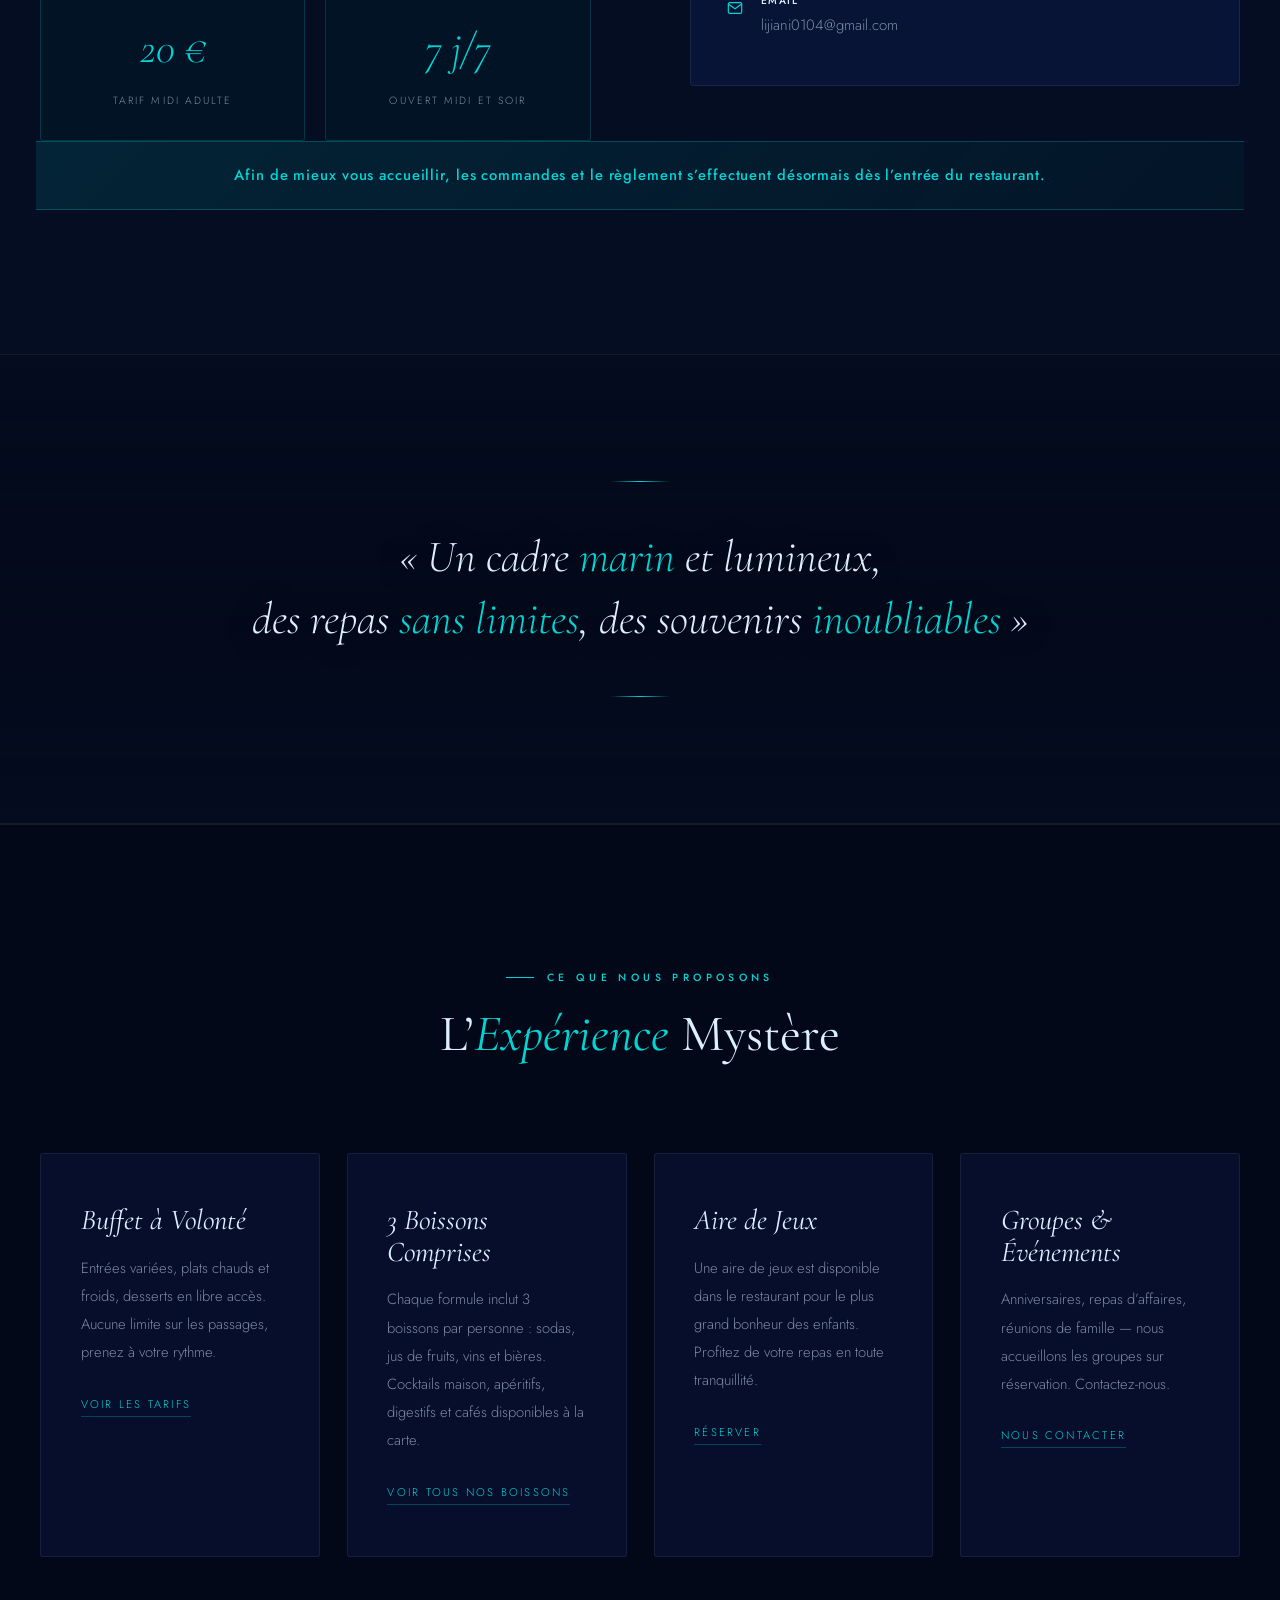
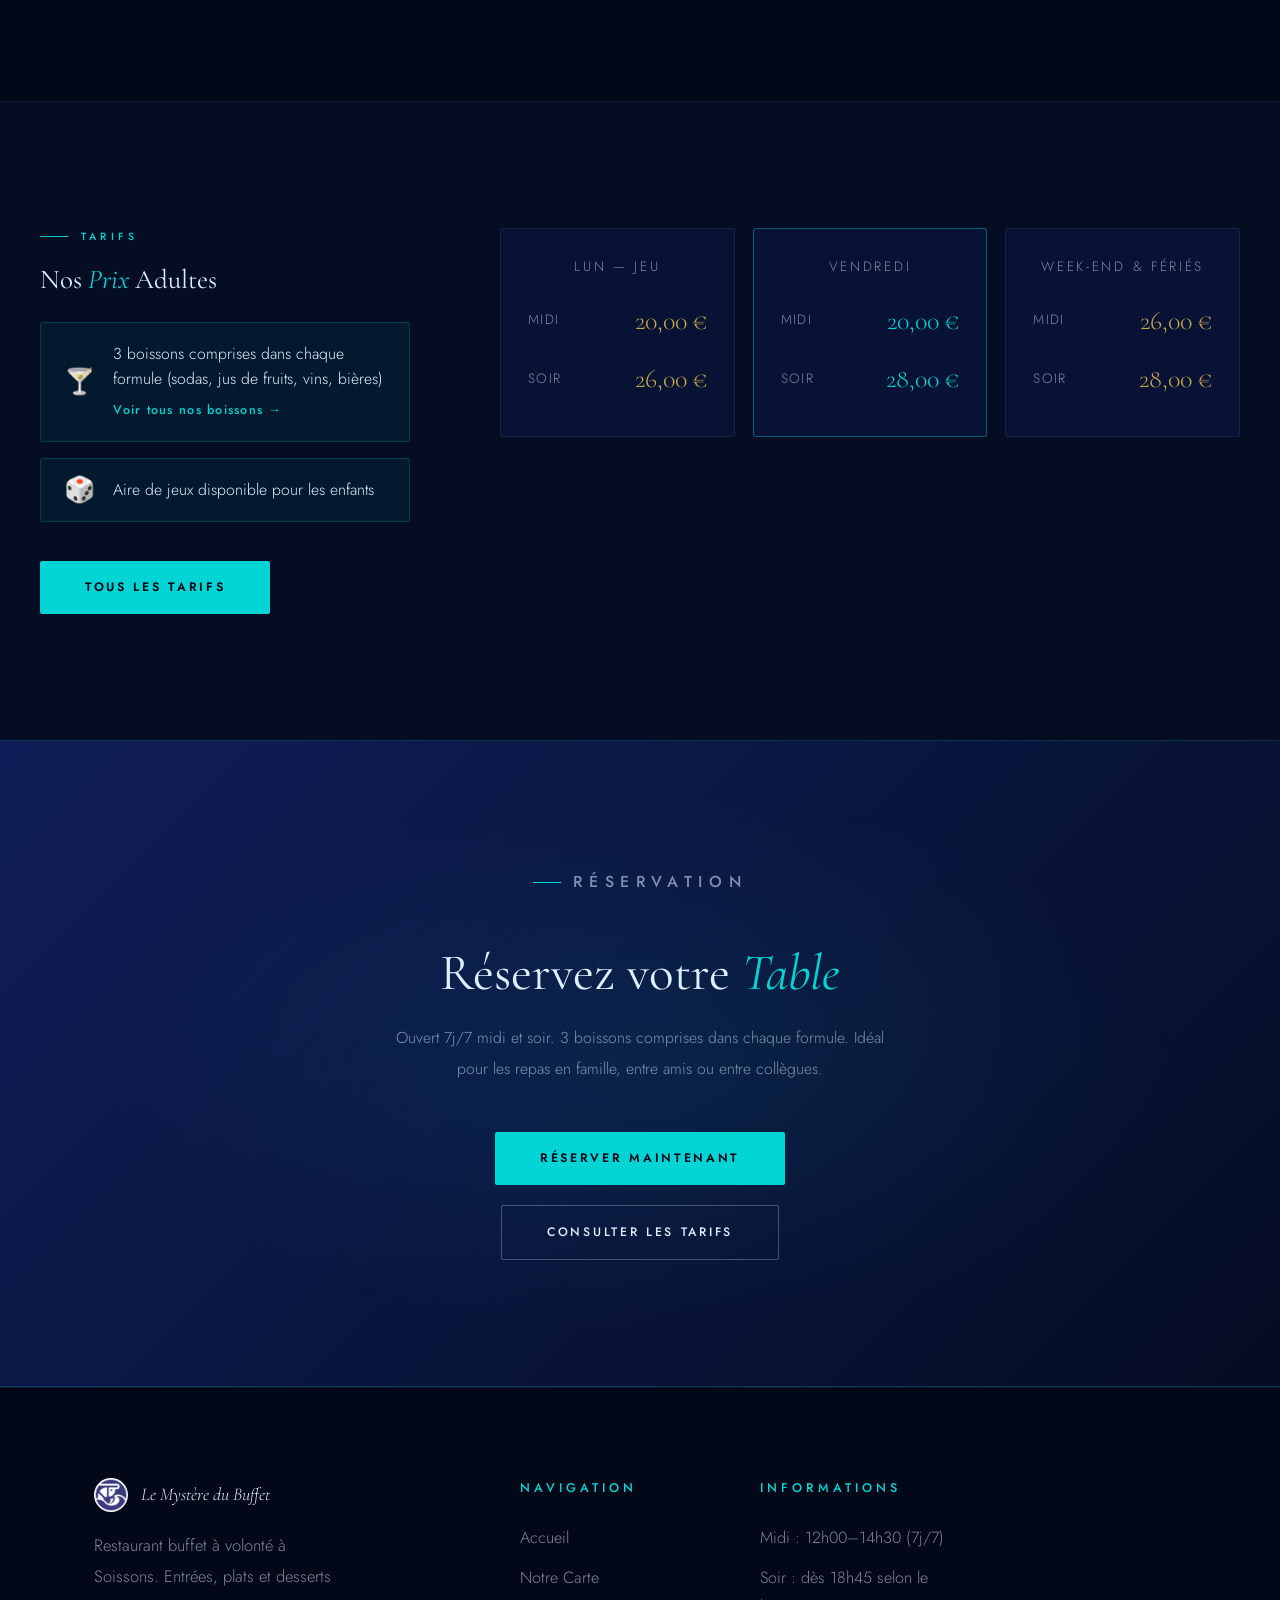
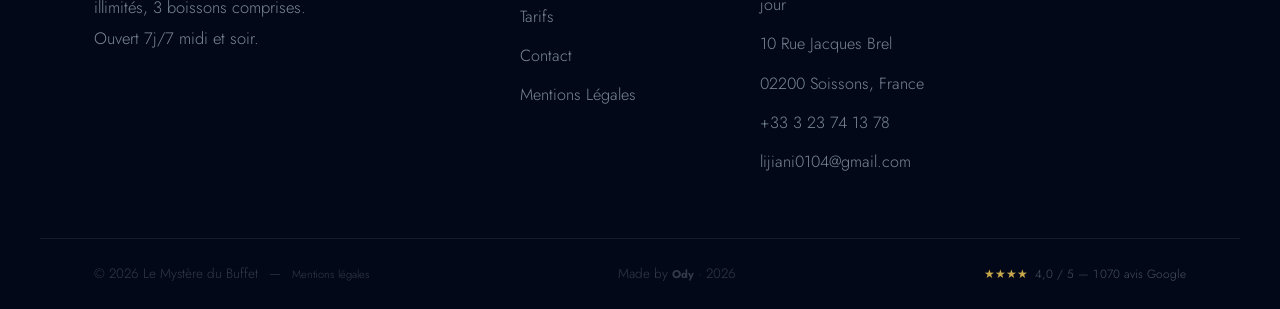
==== commit f42a9871: "hero section: poissons animés corrigés, bouton tarifs supprimé, bloc hero-c réduit desktop Co-Author" ====
--- a/index.html
+++ b/index.html
@@ -187,8 +187,8 @@
     }
     .hero-fish {
       position: absolute; pointer-events: none; z-index: 1;
-      opacity: .25;
-      animation: swim linear infinite;
+      right: -80px; opacity: .25;
+      animation: swim linear infinite, swim-wave ease-in-out infinite;
     }
     .hero-fish svg { width: 100%; height: 100%; }
     .hero-fish svg path { fill: rgba(120,180,220,.8); }
@@ -203,11 +203,14 @@
     .hero-fish:nth-child(36) { width: 72px; height: 36px; top: 60%; animation-duration: 21s; animation-delay: 7s; opacity: .2; }
     .hero-fish:nth-child(37) { width: 40px; height: 20px; top: 35%; animation-duration: 27s; animation-delay: 14s; opacity: .14; }
     @keyframes swim {
-      0% { right: -60px; transform: translateY(0); }
+      0% { right: -80px; }
+      100% { right: 110%; }
+    }
+    @keyframes swim-wave {
+      0%, 100% { transform: translateY(0); }
       25% { transform: translateY(-12px); }
       50% { transform: translateY(8px); }
       75% { transform: translateY(-6px); }
-      100% { right: 105%; transform: translateY(0); }
     }
     .hero-seaweed {
       position: absolute; bottom: 0; left: 0; width: 100%; height: 120px; z-index: 1; pointer-events: none;
@@ -239,8 +242,8 @@
     }
     .hero-c {
       position: relative; z-index: 2;
-      padding: 0 1.5rem; max-width: 860px; width: 100%;
-      display: flex; flex-direction: column; align-items: center; gap: 2.5rem;
+      padding: 0 1.5rem; max-width: 600px; width: 100%;
+      display: flex; flex-direction: column; align-items: center; gap: 1.5rem;
     }
     .hero-badge {
       display: inline-flex; align-items: center; gap: .55rem;
@@ -251,13 +254,13 @@
       background: rgba(0,212,212,.05);
     }
     .hero-logo {
-      width: 380px; height: 380px; border-radius: 50%;
+      width: 240px; height: 240px; border-radius: 50%;
       margin: 0 auto 1.8rem;
       border: 1px solid rgba(0,212,212,.3);
       box-shadow: 0 0 50px rgba(0,212,212,.24), 0 0 14px rgba(0,212,212,.16);
     }
     .hero-title {
-      font-size: clamp(3rem, 9.5vw, 6.5rem);
+      font-size: clamp(2.4rem, 7vw, 4.5rem);
       font-weight: 300; font-style: italic;
       line-height: 1.04; letter-spacing: -.01em; margin-bottom: 2.5rem;
     }
@@ -585,7 +588,6 @@
     <h1 class="hero-title">Le Myst&#232;re<br><span class="accent" data-fr="du Buffet" data-en="of the Buffet">du Buffet</span></h1>
     <img class="hero-logo" src="assets/images/logo.png" alt="Le Myst&#232;re du Buffet">
     <div class="hero-btns">
-      <a href="pages/tarifs.html" class="btn btn-t" data-fr="Voir les Tarifs" data-en="View Pricing">Voir les Tarifs</a>
       <a href="pages/contact.html" class="btn btn-o" data-fr="R&#233;server une Table" data-en="Book a Table">R&#233;server une Table</a>
     </div>
   </div>
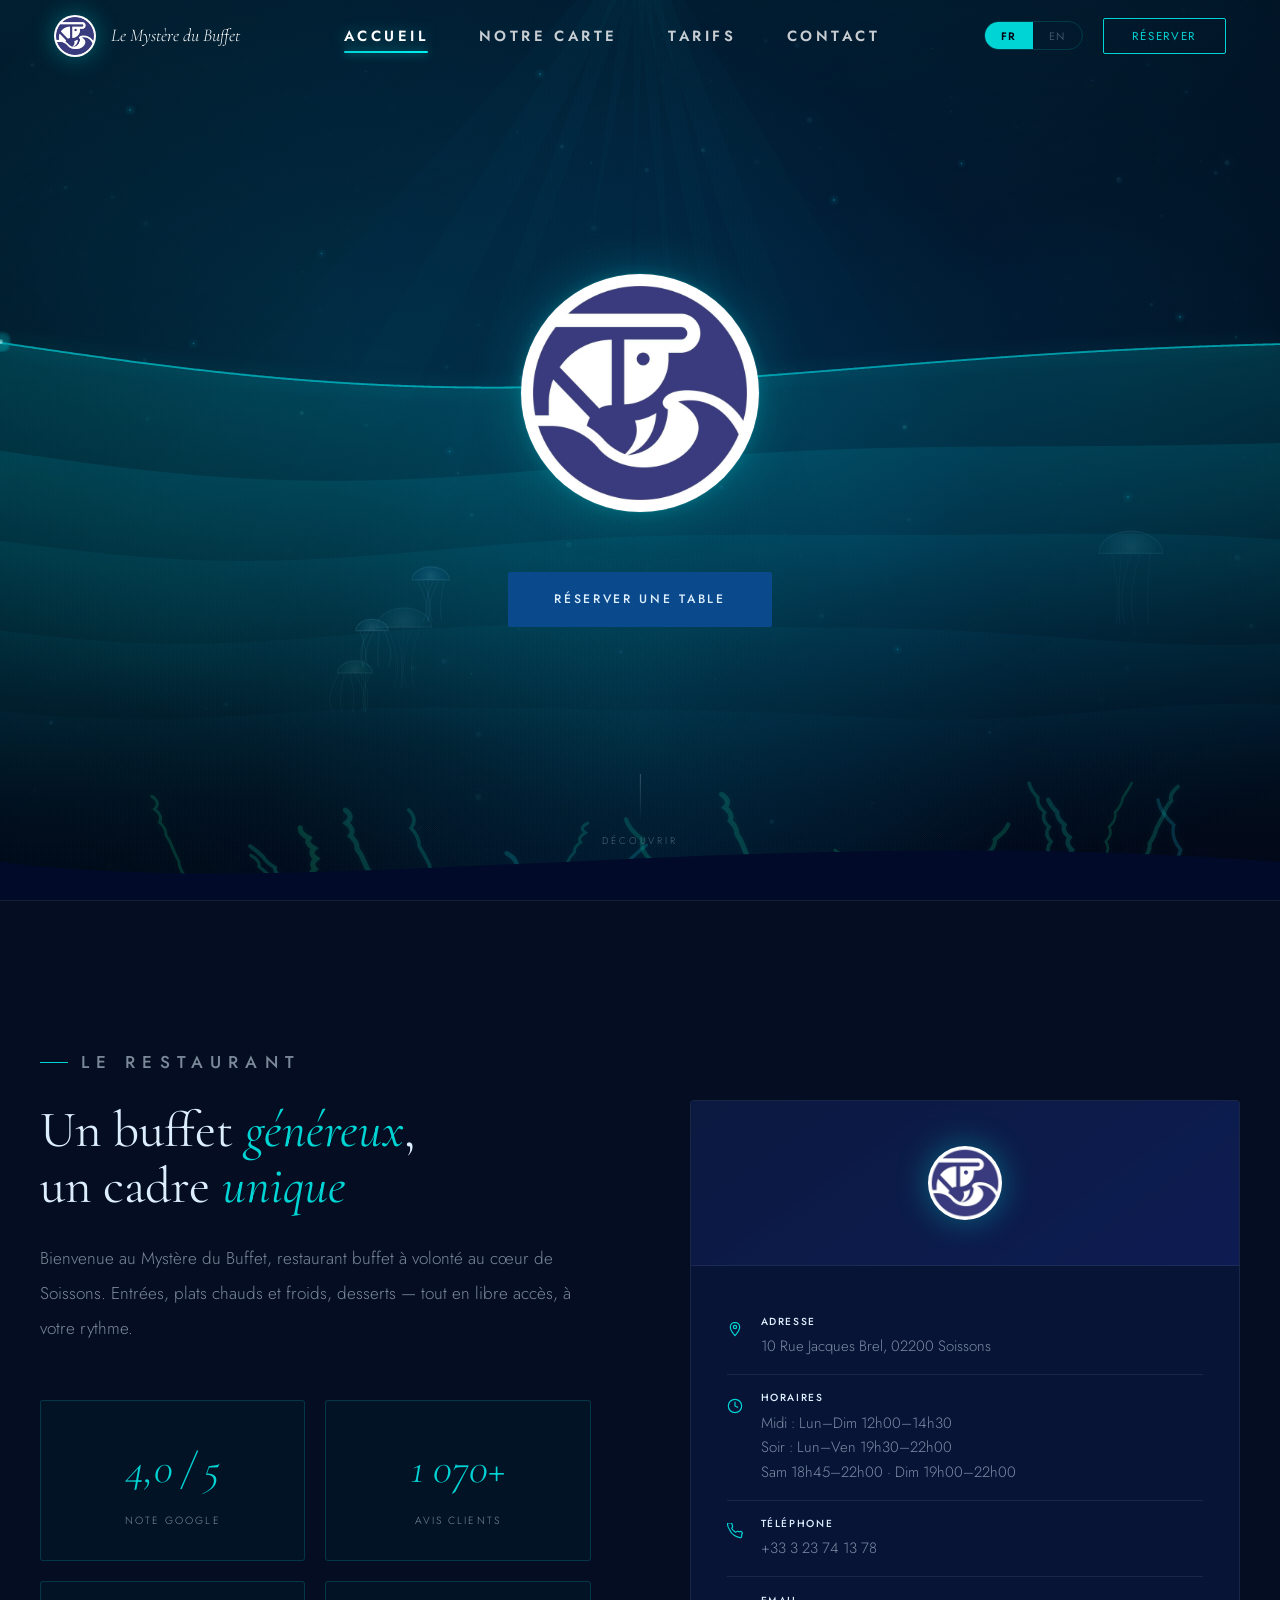
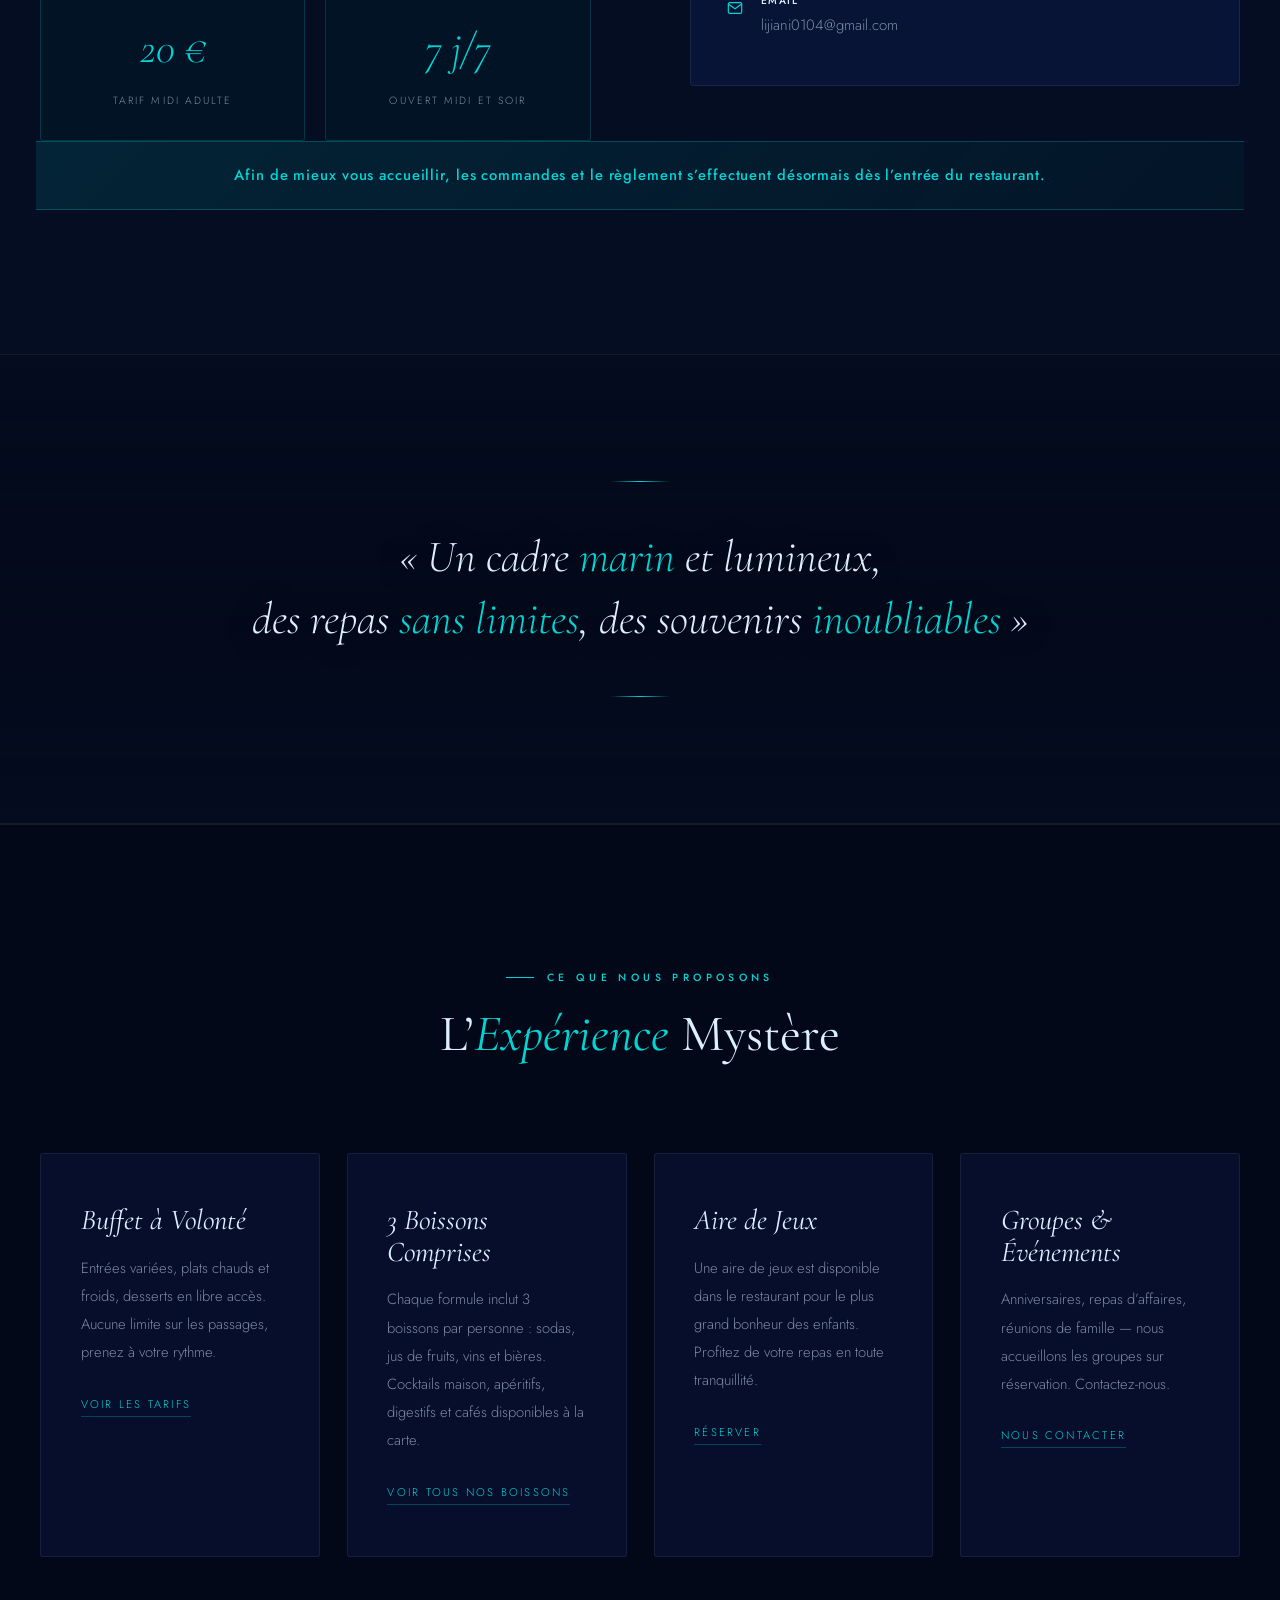
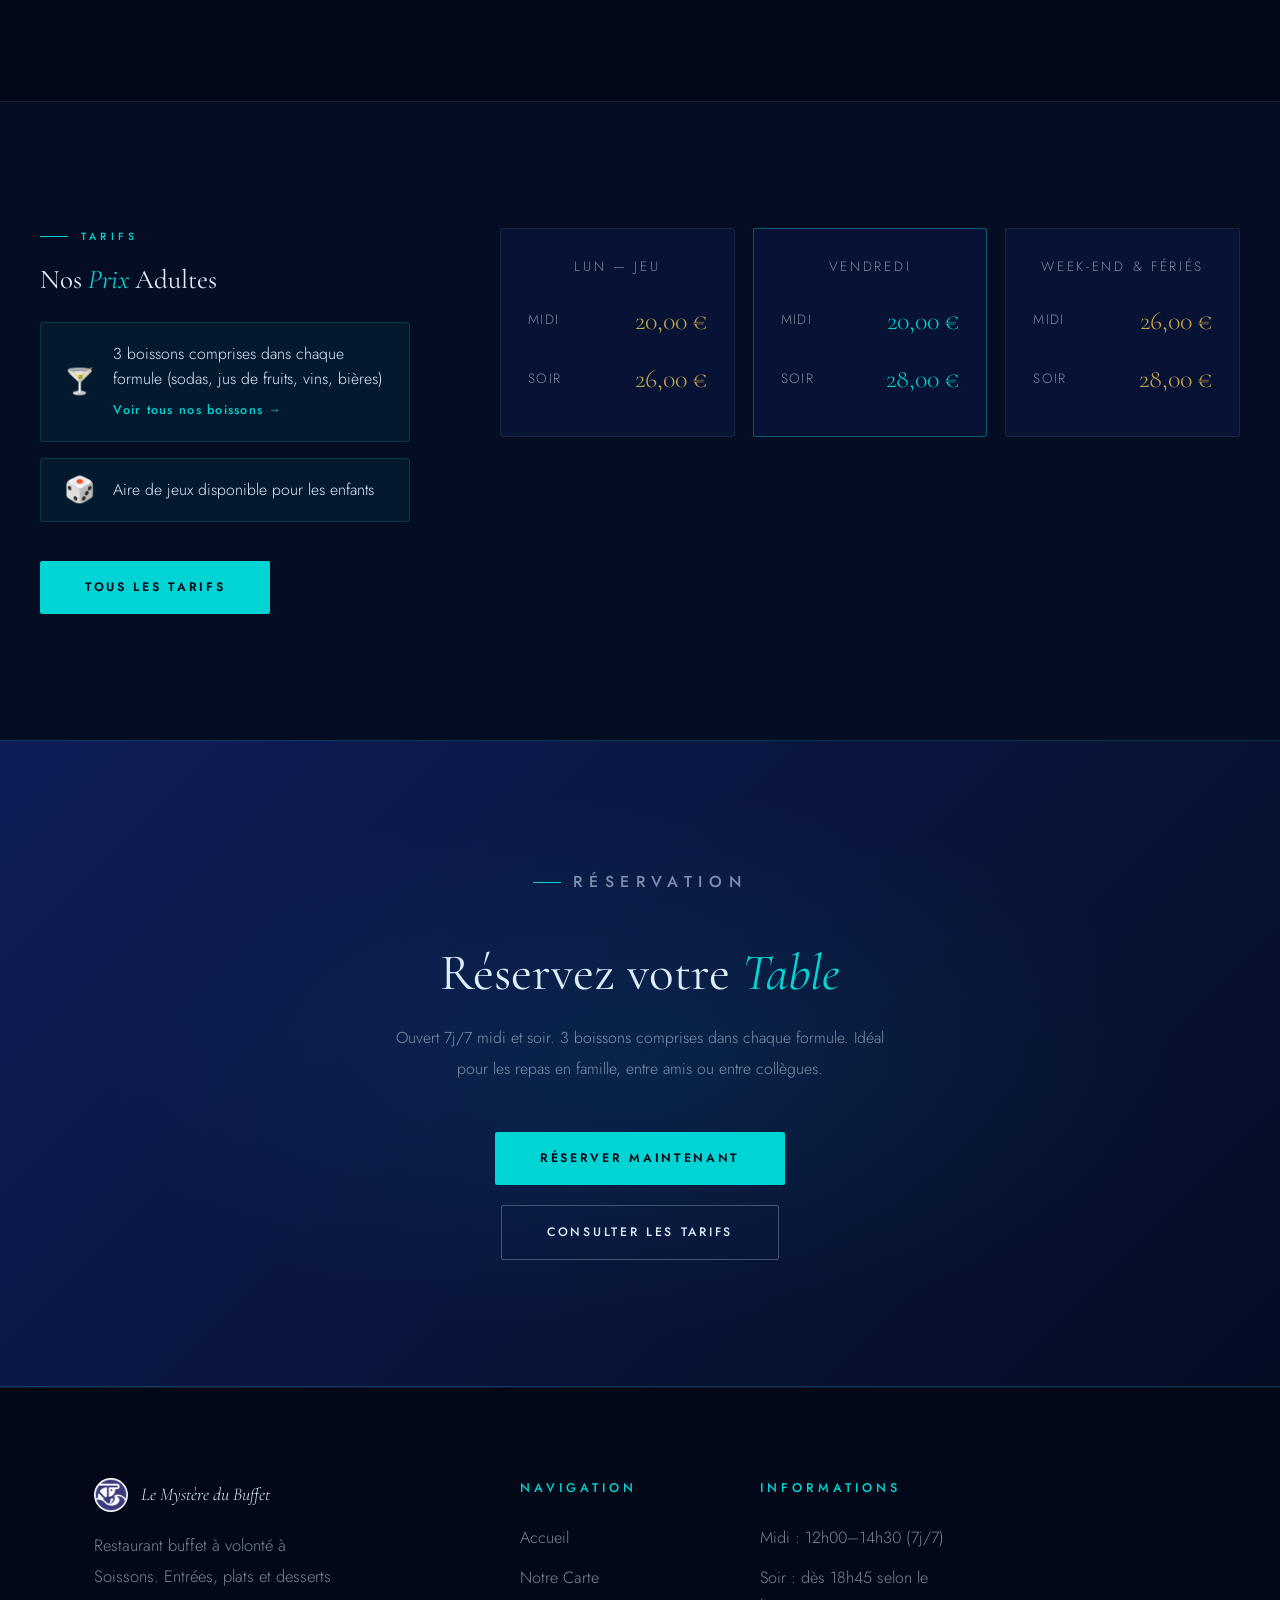
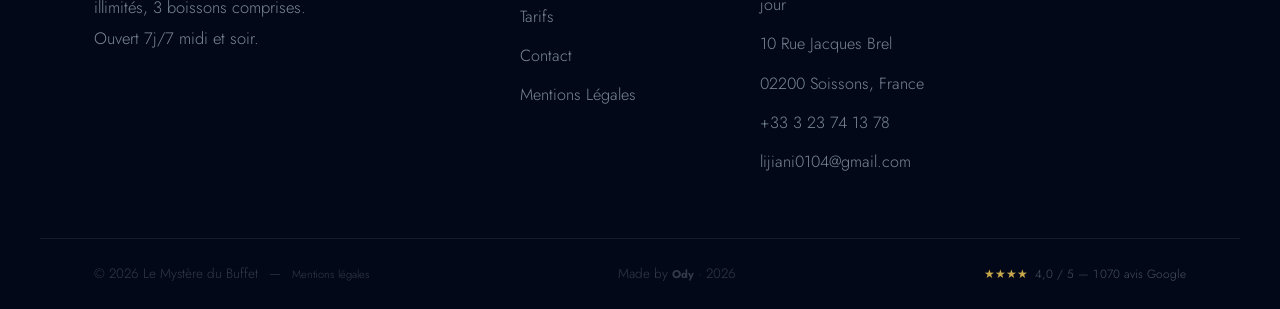
==== commit 5ea535ce: "hero section: bg image restaurant, titre masqué, bouton réserver bleu Co-Authored-By: Claude Opus 4." ====
--- a/index.html
+++ b/index.html
@@ -96,7 +96,7 @@
       position: relative; height: 100vh; min-height: 620px;
       display: flex; align-items: center; justify-content: center;
       text-align: center; overflow: hidden; z-index: 1;
-      background: url('assets/images/bluuee.png') center center / cover no-repeat;
+      background: url('assets/images/IMG_1432.JPG') center center / cover no-repeat;
     }
     #hero::before {
       content: ''; position: absolute; inset: 0;
@@ -585,10 +585,10 @@
     <svg viewBox="0 0 1200 80" preserveAspectRatio="none"><path d="M0,40 C150,80 350,0 600,40 C850,80 1050,0 1200,40 L1200,80 L0,80 Z"/></svg>
   </div>
   <div class="hero-c">
-    <h1 class="hero-title">Le Myst&#232;re<br><span class="accent" data-fr="du Buffet" data-en="of the Buffet">du Buffet</span></h1>
+    <h1 class="hero-title" style="display:none">Le Myst&#232;re<br><span class="accent" data-fr="du Buffet" data-en="of the Buffet">du Buffet</span></h1>
     <img class="hero-logo" src="assets/images/logo.png" alt="Le Myst&#232;re du Buffet">
     <div class="hero-btns">
-      <a href="pages/contact.html" class="btn btn-o" data-fr="R&#233;server une Table" data-en="Book a Table">R&#233;server une Table</a>
+      <a href="pages/contact.html" class="btn btn-o" style="background:#0a4a8c;border-color:#0a4a8c" data-fr="R&#233;server une Table" data-en="Book a Table">R&#233;server une Table</a>
     </div>
   </div>
   <div class="hero-scroll" onclick="document.getElementById('about').scrollIntoView({behavior:'smooth'})">
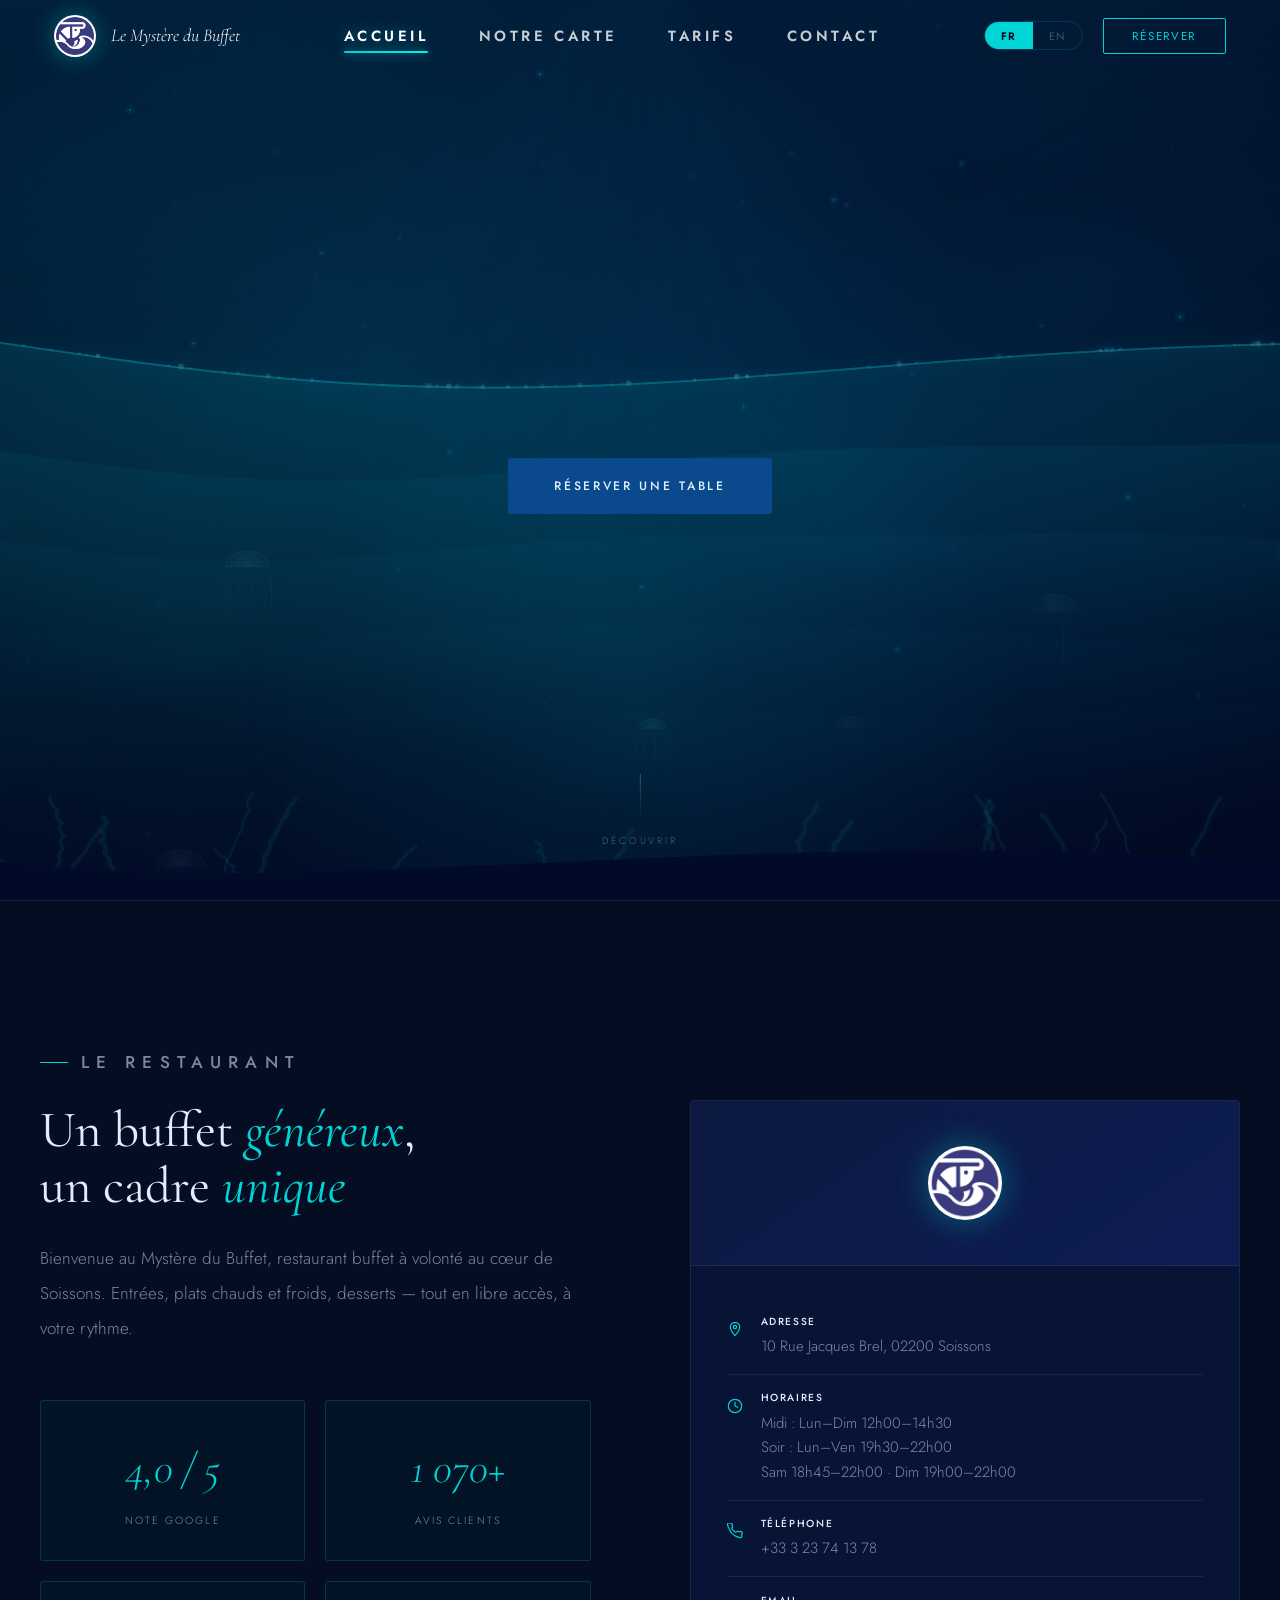
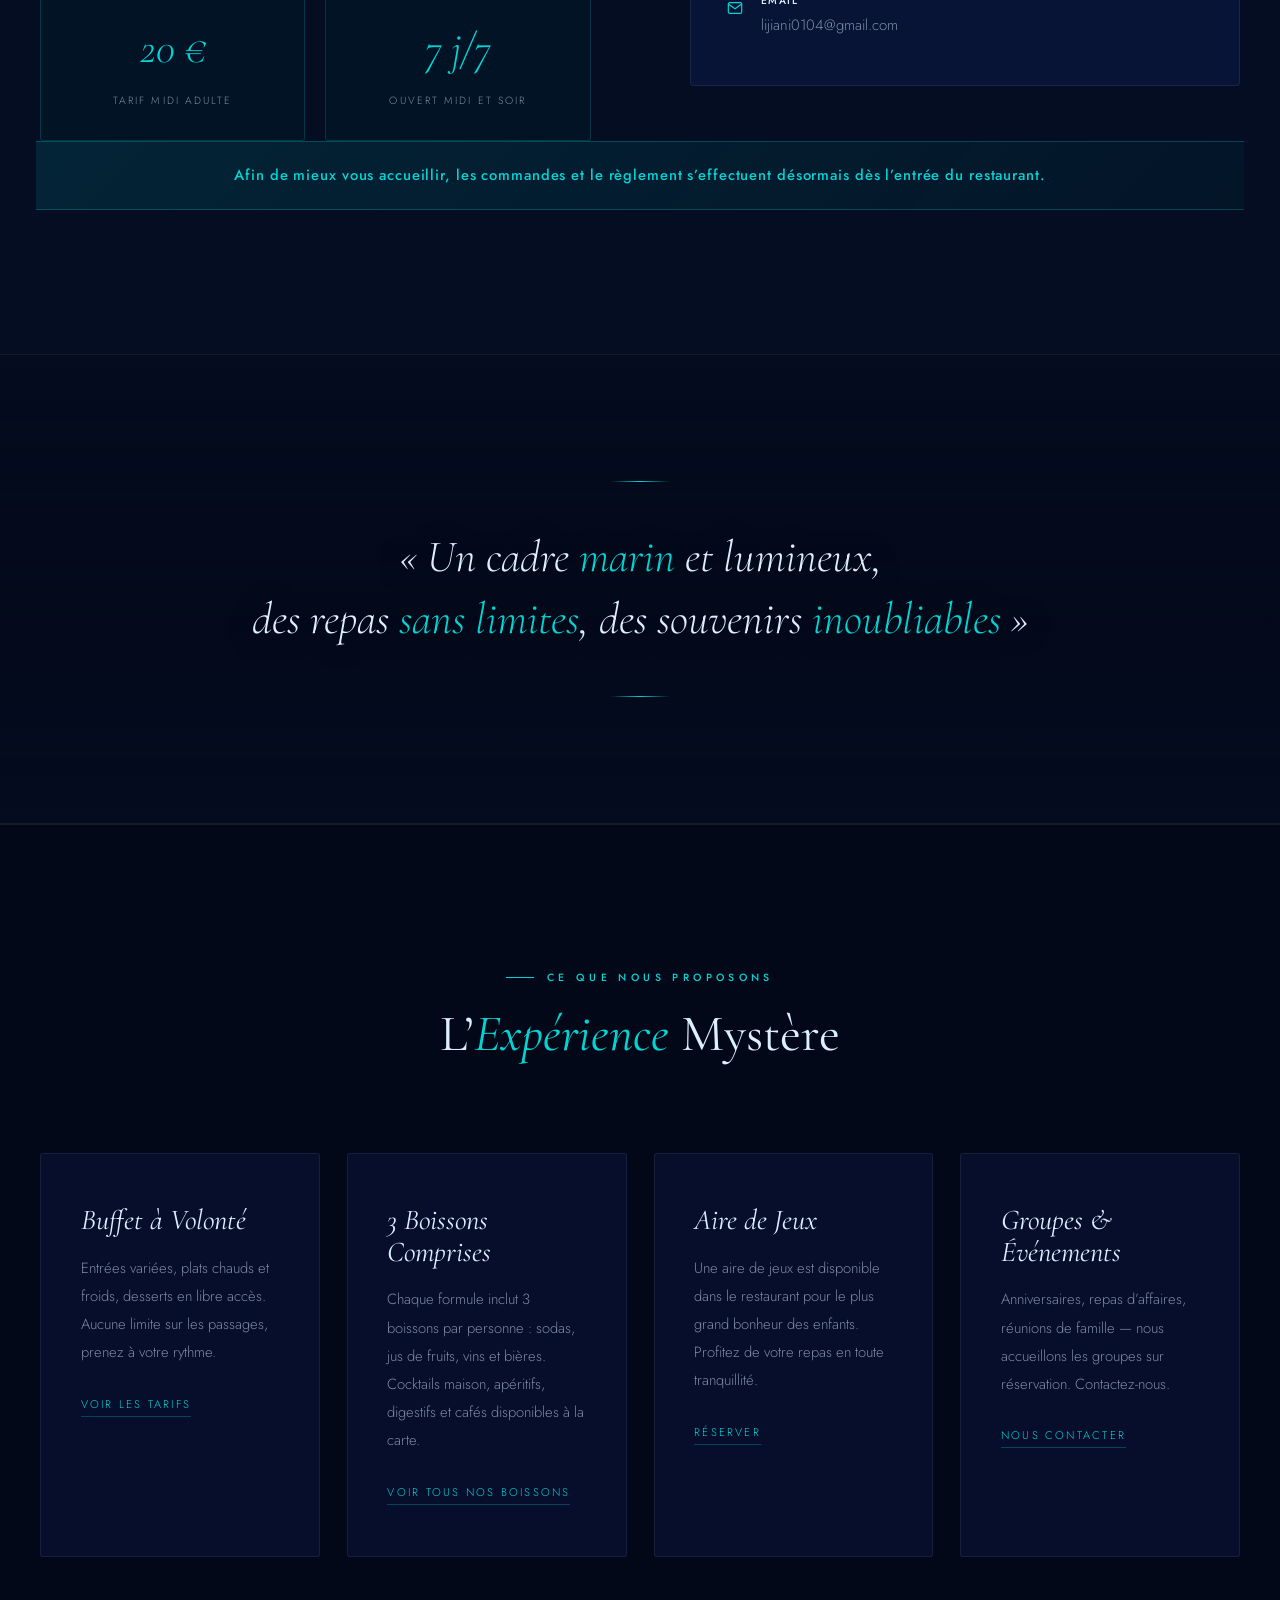
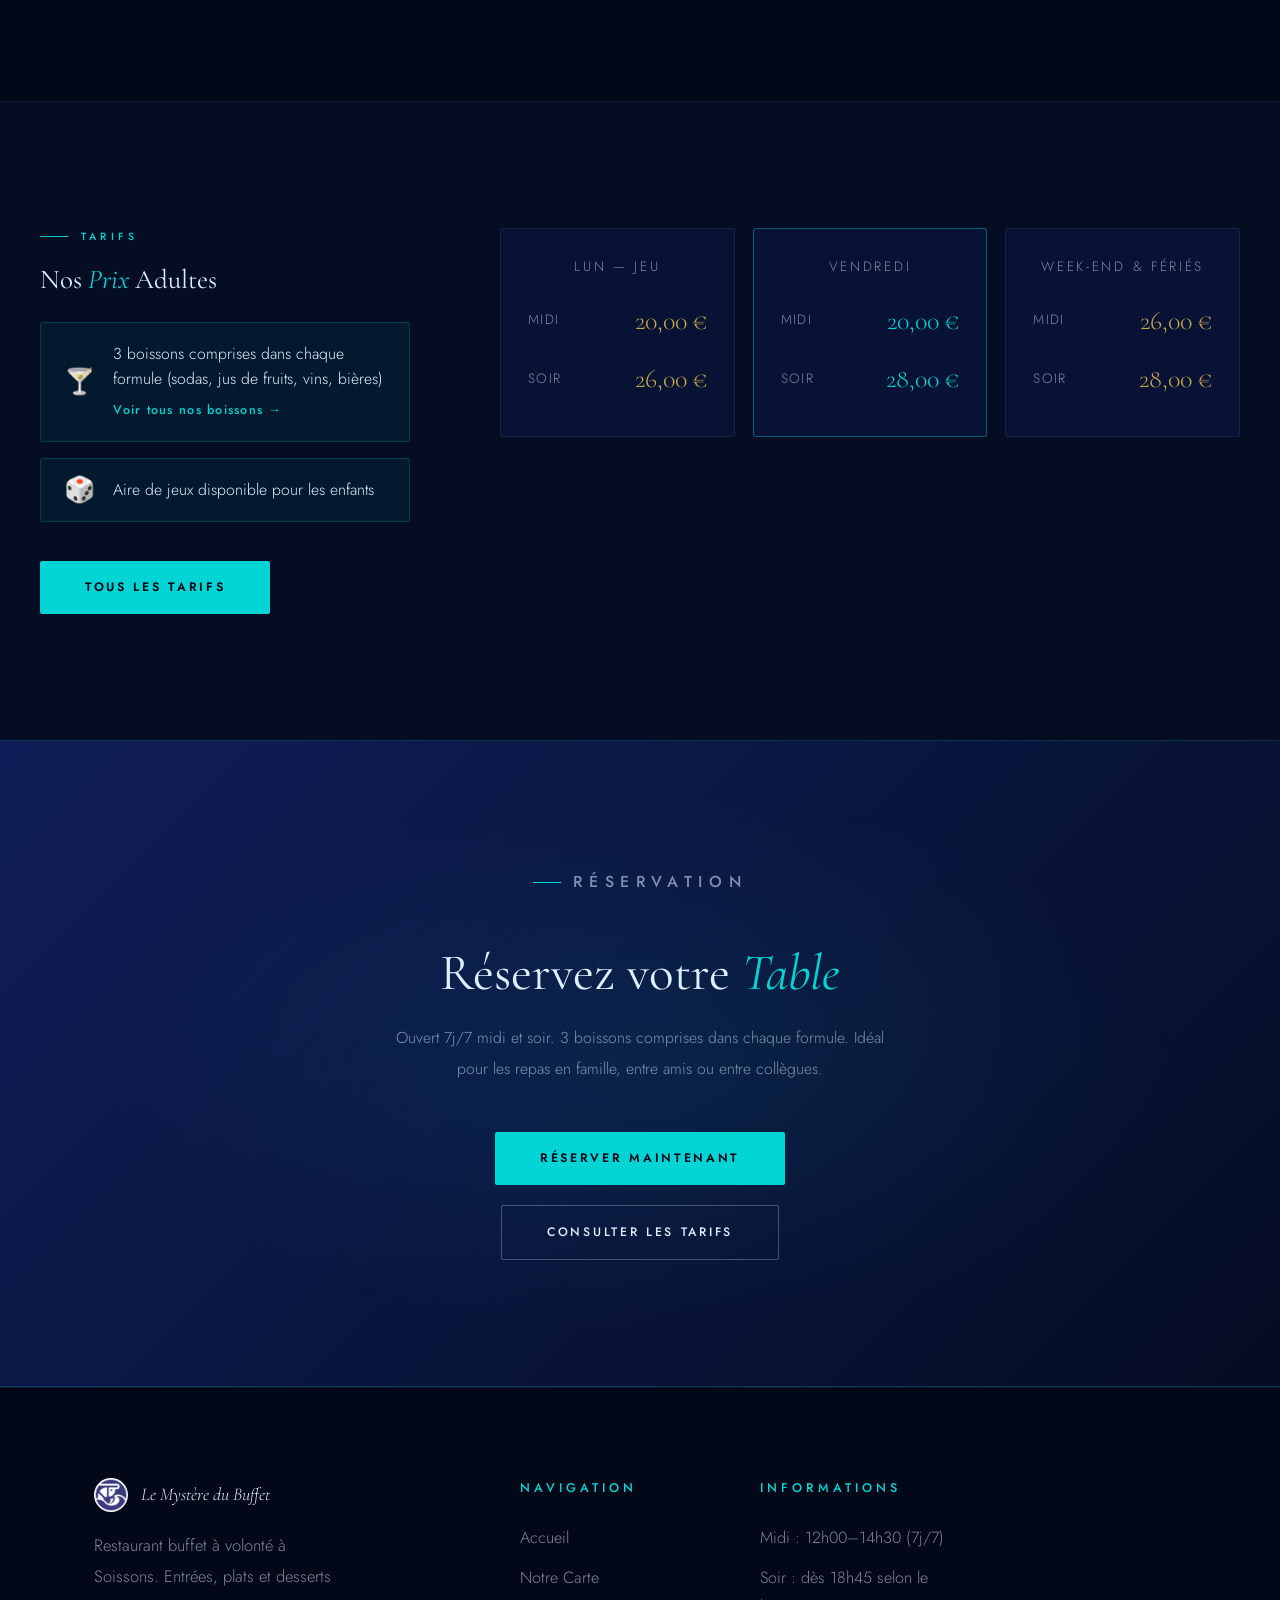
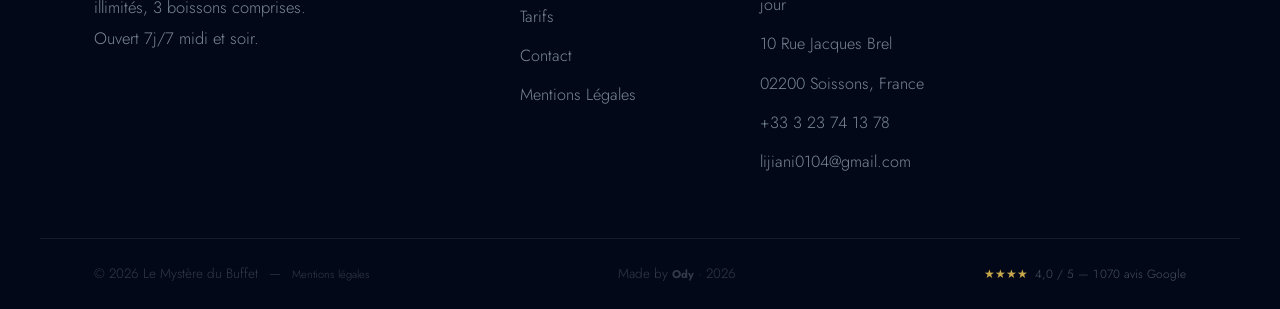
==== commit 164eaea9: "hero section: bg image salle restaurant, overlay sombre, suppression logo, bouton réserver décalé Co" ====
--- a/index.html
+++ b/index.html
@@ -96,7 +96,7 @@
       position: relative; height: 100vh; min-height: 620px;
       display: flex; align-items: center; justify-content: center;
       text-align: center; overflow: hidden; z-index: 1;
-      background: url('assets/images/IMG_1432.JPG') center center / cover no-repeat;
+      background: url('assets/images/MHW_4089.JPEG') center center / cover no-repeat;
     }
     #hero::before {
       content: ''; position: absolute; inset: 0;
@@ -105,7 +105,8 @@
         radial-gradient(ellipse at 70% 60%, rgba(0,140,200,.14) 0%, transparent 45%),
         radial-gradient(circle at 50% 80%, rgba(0,212,212,.1) 0%, transparent 40%),
         radial-gradient(ellipse at 15% 70%, rgba(0,200,180,.08) 0%, transparent 35%),
-        radial-gradient(ellipse at 85% 30%, rgba(0,160,220,.1) 0%, transparent 40%);
+        radial-gradient(ellipse at 85% 30%, rgba(0,160,220,.1) 0%, transparent 40%),
+        linear-gradient(to bottom, rgba(2,10,42,.62) 0%, rgba(2,10,42,.48) 50%, rgba(2,10,42,.65) 100%);
       animation: caustics 8s ease-in-out infinite alternate;
     }
     #hero::after {
@@ -258,6 +259,7 @@
       margin: 0 auto 1.8rem;
       border: 1px solid rgba(0,212,212,.3);
       box-shadow: 0 0 50px rgba(0,212,212,.24), 0 0 14px rgba(0,212,212,.16);
+      background: rgba(2,10,42,.45);
     }
     .hero-title {
       font-size: clamp(2.4rem, 7vw, 4.5rem);
@@ -269,7 +271,7 @@
       font-size: .72rem; letter-spacing: .38em; text-transform: uppercase;
       color: var(--dim); margin-bottom: 3.2rem;
     }
-    .hero-btns { display: flex; gap: 1.1rem; justify-content: center; flex-wrap: wrap; }
+    .hero-btns { display: flex; gap: 1.1rem; justify-content: center; flex-wrap: wrap; margin-top: 4rem; }
     .hero-scroll {
       position: absolute; bottom: 2.8rem; left: 50%;
       transform: translateX(-50%); z-index: 2;
@@ -586,7 +588,7 @@
   </div>
   <div class="hero-c">
     <h1 class="hero-title" style="display:none">Le Myst&#232;re<br><span class="accent" data-fr="du Buffet" data-en="of the Buffet">du Buffet</span></h1>
-    <img class="hero-logo" src="assets/images/logo.png" alt="Le Myst&#232;re du Buffet">
+
     <div class="hero-btns">
       <a href="pages/contact.html" class="btn btn-o" style="background:#0a4a8c;border-color:#0a4a8c" data-fr="R&#233;server une Table" data-en="Book a Table">R&#233;server une Table</a>
     </div>
